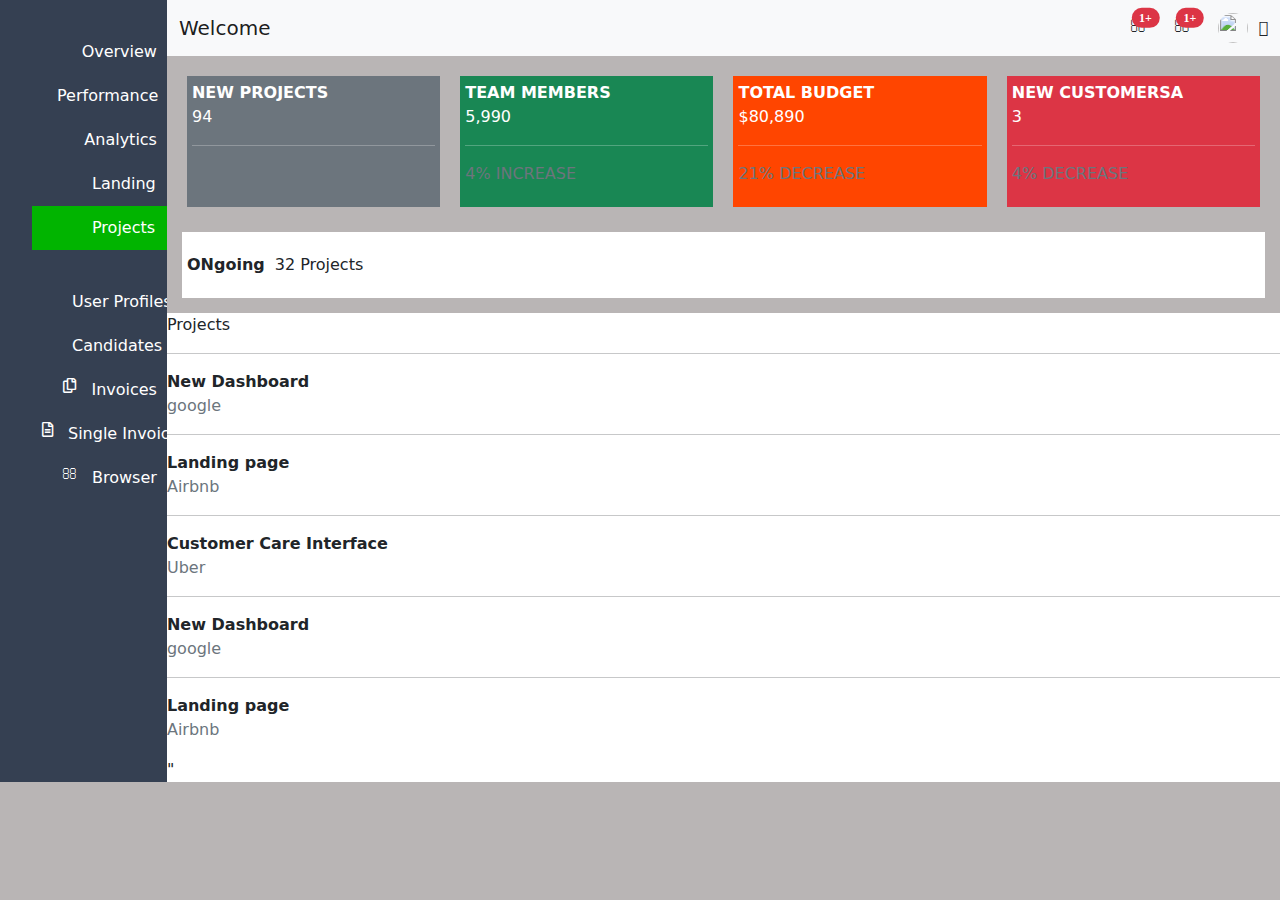
==== indexcinco.html @ 5d8b2a1a "pagina 5 50%concluida" ====
<!DOCTYPE html>
<html lang="pt-BR">
<head>
    <meta charset="UTF-8">
    <link rel="stylesheet" href="css/estilo.css">
    <link rel="stylesheet" href="css/cssbootstrap.css">
    <link rel="stylesheet" href="https://pro.fontawesome.com/releases/v5.10.0/css/all.css">
    <meta http-equiv="X-UA-Compatible" content="IE=edge">
    <meta name="viewport" content="width=device-width, initial-scale=1.0">
    <title>Document</title>
</head>
<body>
    <div class="d-flex">
        <div class="bar-navegacao">
            <nav>
                <ul>
                    <!-- <i class="far fa-times"></i> -->
                    <div class="lista-top">
                    
                        <a href="index.html"><li><i class="far fa-home-lg"></i>Overview</li></a>
                        <a href="indexdois.html"><li><i class="far fa-tachometer-alt-fast"></i>Performance</li></a>
                        <a href="indextres.html"><li ><i class="far fa-chart-line"></i>Analytics</li></a>
                        <a href="indexquatro.html"><li><i class="far fa-rocket"></i>Landing</li></a>
                        <a href="indexcinco.html"><li class="ativo"><i class="far fa-th"></i>Projects</li></a>
                    </div>
                    <div class="lista-bottom">
                        <a href="indexseis.html"><li><i class="far fa-street-view"></i>User Profiles</li></a>
                        <a href="#"><li><i class="far fa-users"></i>Candidates</li></a>
                        <a href="#"><li><i class="far fa-copy"></i>Invoices</li></a>
                        <a href="#"><li><i class="far fa-file-alt"></i>Single Invoice</li></a>
                        <a href="#"><li><i class="far fa-search"></i>Browser</li></a>
                        
                    </div>
                </ul>
            </nav>
         </div>
         <header class="cabecalho_top">
            <nav class="navbar navbar-light bg-light">
                <div class="container-fluid">
                    <a class="navbar-brand">Welcome</a>
                    <form class="d-flex perfil">
                        <i id="emotedois" class="far fa-search">
                            <span class="position-absolute top-0 start-100 translate-middle badge rounded-pill bg-danger">
                              1+
                            </span>
                        </i>
                        <i id="emotedois" class="far fa-search">
                            <span class="position-absolute top-0 start-100 translate-middle badge rounded-pill bg-danger">
                              1+
                            </span>
                        </i>
                        <img class="image-perfil" src="https://static8.depositphotos.com/1003924/886/i/600/depositphotos_8868243-stock-photo-spectrum-multicolored-eye-macro.jpg" > 
                        <i class="fad fa-arrow-down"></i>
                    </form>
                </div>
            </nav>
            <div class="preco d-flex">
                <div class="preco1 bg-secondary">
                    <div class="titlePreco d-flex align-items-center justify-content-between">
                        <h6>NEW PROJECTS</h6>
                        <i class="fas fa-cloud-upload"></i>
                    </div>
                    <p>94</p>
                    <hr>
                    <p class="text-muted">13% INCREASE</p>
                </div>
                <div class="preco2 bg-success">
                    <div class="titlePreco d-flex align-items-center justify-content-between">
                        <h6>TEAM MEMBERS</h6>
                        <i class="fas fa-cloud-upload"></i>
                    </div>
                    <p>5,990</p>
                    <hr>
                    <p class="text-muted">4% INCREASE</p>
                </div>
                <div class="preco3">
                    <div class="titlePreco d-flex align-items-center justify-content-between">
                        <h6>TOTAL BUDGET</h6>
                        <i class="fas fa-cloud-upload"></i>
                    </div>
                    <p>$80,890</p>
                    <hr>
                    <p class="text-muted">21% DECREASE</p>
                </div>
                <div class="preco4 bg-danger">
                    <div class="titlePreco d-flex align-items-center justify-content-between">
                        <h6>NEW CUSTOMERSA</h6>
                        <i class="fas fa-cloud-upload"></i>
                    </div>
                    <p>3</p>
                    <hr>
                    <p class="text-muted">4% DECREASE</p>
                </div>
            </div>
                <div class="statusProjects d-flex justify-content-between align-items-center bg-white">
                    <div class="subtitleP d-flex ">
                        <h6>ONgoing</h6>
                        <p class="textmuted ml-3"> 32 Projects</p>
                    </div>
                    <div class="iconP d-flex  align-items-center">
                        <i class="fas fa-cloud-download"></i>
                    </div>
                </div>
                <div class="parametros bg-white">
                        <div class="parametro1">
                            <p class="textmuted">Projects</p>
                            <hr>
                            <h6>New Dashboard</h6>
                            <p class="text-muted">google</p>
                            <hr>
                            <h6>Landing page</h6>
                            <p class="text-muted">Airbnb</p>
                            <hr>
                            <h6>Customer Care Interface</h6>
                            <p class="text-muted">Uber</p>
                            <hr>
                            <h6>New Dashboard</h6>
                            <p class="text-muted">google</p>
                            <hr>
                            <h6>Landing page</h6>
                            <p class="text-muted">Airbnb</p>
                     "</div>
                </div>
         </header>
    </div>
---- css/estilo.css ----
*{
    margin: 0;
    padding: 0;
}

body{
    background-color: rgb(185, 181, 181) !important;
}

.bar-navegacao {
    width: 3.6%;
    background-color: #354052;
    overflow: hidden;
    white-space: nowrap;
}
.bar-navegacao:hover{
    width: 15%;
}
.bar-navegacao li{
    padding: 10px;
    color: white;
    display: flex;
}
.bar-navegacao li:hover{
    cursor: pointer;
    background-color: #01b400;
    transition: .3s ease-in-out;    
}
.bar-navegacao .far{
    font-size: 15px;
    text-align: center;
    margin-right: 15px;
    width: 35px;
    
}
.bar-navegacao .lista-top{
    margin-top: 30px;
    margin-bottom: 30px;

}
.ativo{
    background-color: #01b400;
}


.geralemote {
    margin: 15px 0px 3px 3px;
}

.geralemote:hover{
    display: flex;
    flex-direction: row;
    justify-content: space-evenly;
}

.list-group-item {
    position: relative;
    /* display: block; */
    padding: 0.5rem 1rem;
    color: #212529;
    text-decoration: none;
    display: flex !important;
    background-color: #fff;
    border: 1px solid rgba(0,0,0,.125);
}

.fa, .fab, .fad, .fal, .far, .fas {
    -moz-osx-font-smoothing: grayscale;
    -webkit-font-smoothing: antialiased;
    /* display: inline-block; */
    display: flex !important;
    font-style: normal;
    font-variant: normal;
    text-rendering: auto;
    line-height: 1;
    flex-direction: row;
    justify-content: flex-end;
}

.nav-pills .nav-link.active, .nav-pills .show>.nav-link {
    color: #fff;
    background-color: #1fe11f !important;
    border-radius: 0px;
    margin: 0px 0px 0px 0px;
}

.Tasks{
    margin: 10px;
}

.cabecalho_top{
    width: 100%;
}
#emoteum{
    margin: 15px 0px;
}



.chart {
    border: 3px solid royalblue;
}

.graficoinicial {
    height: 30vh;
    background: white;
    width: 33.3%;
    margin: 10px 10px;
}

.segundografico {
    height: 20vh;
    background: white;
    width: 25%;
    margin: 5px 10px
}

.terceirografico {
    height: 39vh;
    background: white;
    width: 50%;
    margin: 10px 10px;
}

.grafico_um{
    display: flex;
}

.grafico_dois{
    display: flex;
}

.grafico_tres{
    display: flex;
}

.graph-wrapper {
    width: 100%;
    max-width: 750px;
    margin: 0 auto;
}
  
.graph {
height: 300px;
width: 100%;
max-width: 750px;
padding: 25px;
background-color: #FFF;
border-radius: 5px;
box-shadow: 0 2px 5px rgba(0, 0, 0, 0.2);
}

#myChart {
    display: block !important;
    width: 573px !important;
    height: 213px !important;
}

.geral-salario{
    display: flex;
    justify-content: space-around;
}

.pontuacao {
    display: flex;
    justify-content: space-around;
    height: 32px;
}

.invoicing {
    display: flex;
    justify-content: space-between;
    align-content: center;
    flex-direction: row;
    /* height: 40px; */
    margin: 5px 15px 0px 15px;
    align-items: center;
}

.botaoum{
    margin: 0px 0px 0px 463px;
}

.botaodois{
    margin: 0px 0px 0px 409px;
}

.botaotres{
    margin: 0px 0px 0px 526px;
}

.botaoquatro{
    margin: 0px 0px 0px 490px;
}

.image-perfil{
    border-radius: 50px;
    width: 30px;
    height: 30px;
    margin: 0px 10px 0px 0px;
}

.perfil{
    display: flex!important;
    align-content: center;
    justify-content: center;
    align-items: center;
}

.iniciograf{
    margin: 0px 0px 0px 10px;
}

.box-performace{
    background-color: white;
    display: flex;
    flex-direction: row;
    justify-content: space-evenly;
}

.performace {
    display: flex;
    flex-direction: column;
    align-content: center;
    justify-content: center;
    align-items: center;
}

.performacedois{
    background-color: white;
    margin: 10px 15px 0px 10px;
    width: 50%;
}

.image-mundial{
    width: 65%;
}

.mapa{
    display: flex;
    justify-content: space-around;
    align-items: center;
}

.geralperformace{
    display: flex;
}

.product{
    display: flex;
    align-items: baseline;
    align-content: center;
}

.botaogeral{
    display: flex;
    justify-content: space-between;
}

.w-75 {
    width: 80%;
}

.progress {
    display: flex;
    height: 1rem;
    overflow: hidden;
    font-size: .75rem;
    background-color: #e9ecef;
    border-radius: 0.25rem;
    margin: 0px 10px 0px 10px;
}

.verde{
    background-color: green !important;
    width: 70%;
}

.azul{
    width: 40%;
    background-color: rgb(24, 100, 241);
}

.vermelho{
    width: 30%;
    background-color: red !important;
}

.laranja{
    background-color: orange !important;
    width: 80% !important;
}

.Buness{
    margin: 5px;
}

.numero{
    margin: 0px 10px 0px 0px;
}

.botaogeral{
    margin: 20px 0px 0px 0px;
}

.product {
    margin: 5px 0px -12px 5px;
}

.word{
    margin: 5px 0px 0px 10px;
}

.valores{
    background-color: white;
    width: 32.54%;
    margin: 10px 0px 0px 10px;
    height: 460px;
}

.graficosdois{
    display: flex;
}

.geralporcentagem{
    display: flex;
    flex-direction: row;
    justify-content: space-between;
    align-content: center;
    align-items: center;
    margin: 0px 10px 0px 10px;
}

.porcentagem{
    display: flex;
    flex-direction: column;
    align-items: center;
}

.geraluser{
    background-color: white;
    width: 50%;
    margin: 10px 10px 0px 10px;
}

.atividades{
    display: flex;
}

.atividade {
    margin: 15px 15px 0px 15px;
}

.geralperfil{
    display: flex;
}

.imagemperfil{
    width: 100px;
    height: 100px;
    border-radius: 50px;
}

.imagecenter{
    display: flex;
    flex-direction: column;
    align-items: center;
    justify-content: center;
}

.botoes{
    width: 95%;
    display: flex;
    margin: 10px;
}

.botoesperfilum{
    width: 50%;
    background: dodgerblue;
    margin: 10px;
    color: white;
}

.botoesperfildois {
    width: 50%;
    background: white;
    box-shadow: 10px;
    margin: 10px;
}

.botaocoloridoum{
    height: 15px;
    width: 15px;
    background-color: orange;
    border-radius: 50px;
    margin: 10px;
}

.botaocoloridodois{
    height: 15px;
    width: 15px;
    background-color: green;
    border-radius: 50px;
    margin: 10px;
}

.botaocoloridotres{
    height: 15px;
    width: 15px;
    background-color: red;
    border-radius: 50px;
    margin: 10px;
}

.geralbotaocolorido{
    display: flex;
    align-items: baseline;
    align-content: center;
}

.sombraum {
    background: white;
    width: 95%;
    height: 44px;
    border: 1px solid #e7e0e0;
    display: flex;
    align-content: center;
    padding: 8px;
    margin: -7px 36px;
}

.horario{
    margin: 10px 36px;
    color: gray;
}

.horariodois{
    margin: 0px 36px;
    color: gray;
}

.today{
    color: gray;
    margin: 2px 12px;
}

.yesterday{
    color: gray;
    margin: 50px 0px 0px 10px;
}

.imagemcomentario {
    width: 14%;
    height: 60px;
    margin: 2px 14px;
}

.geralperfildois{
    display: flex;
    justify-content: space-around;
    flex-direction: row;
    align-items: center;
}

.estrelas{
    display: flex;
    flex-direction: column;
    align-items: center;
}

.centralizar{
    display: flex;
    flex-direction: column;
    align-items: center;
}

.lapis {
    background-color: green;
    width: 45px;
    height: 45px;
    border-radius: 50px;
    color: white;
    display: flex !important;
    flex-direction: row;
    align-content: center;
    justify-content: center;
    align-items: center;
    margin: 0px 10px;
}

.caixa {
    background-color: rgb(102, 0, 128);
    width: 45px;
    height: 45px;
    border-radius: 50px;
    color: white;
    display: flex !important;
    flex-direction: row;
    align-content: center;
    justify-content: center;
    align-items: center;
    margin: 0px 10px;
}

.gerallapis{
    display: flex;
}

.produto{
    margin-bottom: auto !important;
}

a {
    text-decoration: none !important;
}

.link{
    display: flex;
    flex-direction: row;
    align-items: center;
    justify-content: center;
    color: gray !important;
}

.cartaogeral{
    display: flex;
    align-items: baseline;
}

.cartao{
    color: purple;
    margin: 0px 15px;
}

.billing{
    margin: 10px 14px;
}

.geralcartao {
    height: 266px;
    border-top: 10px #b9b5b5 solid;
    border-bottom: 130px #b9b5b5 solid;
}

.estrelasdois{
    display: flex;
}

.view{
    color: blue !important;
}

.apresentacao{
    display: flex;
    flex-direction: column;
    justify-content: center;
    align-items: center;
    margin: 50px 0px 0px 0px;
}

.boxcenter {
    width: 33.3%;
    height: 210px;
    background: white;
    margin: 10px 10px 0px 5px;
    display: flex;
    flex-direction: column;
    align-content: center;
    justify-content: center;
    align-items: center;
}

#geralbox{
    display: flex;
}

.botoesbox{
    height: 31px;
    color: white;
    background: #09a1e9;
    border: 1px;
    width: 25%;
    border-radius: 5px;
    display: flex;
    align-content: center;
    justify-content: center;
    align-items: center;
}

#grafico{
    display: flex;
    flex-direction: column;
    align-items: center;
}

#chart-wrapper {
    display: inline-block;
    position: relative;
    height: 170px !important;
    width: 66%;
}

.best{
    display: flex;
    justify-content: space-between;
    width: 95%;
}

.progress {
    display: flex;
    height: 8px !important;
    overflow: hidden;
    font-size: .75rem;
    background-color: #e9ecef;
    border-radius: 0.25rem;
    width: 80% !important;
}

.geralprogresso{
    width: 95%;
}

.five{
    display: flex;
    justify-content: space-between;
}

.barra {
    background-color: rgb(184, 179, 179);
    width: 90%;
    height: 8px;
    border-radius: 10px;
}

.subbarra{
    background-color: yellow;
    width: 60%;
    height: 8px;
}

.subbarradois{
    background-color: red;
    width: 60%;
    height: 8px;
}

.barratres {
    background-color: rgb(184, 179, 179);
    width: 100%;
    height: 8px;
    border-radius: 10px;
}

.subbarratres{
    background-color: orange;
    width: 60%;
    height: 8px;
}

.subbarraquatro{
    background-color: rgb(27, 109, 202);
    width: 60%;
    height: 8px;
}

.subbarracinco{
    background-color: rgb(74, 192, 28);
    width: 60%;
    height: 8px;
}

.subbarraseis{
    background-color: rgb(28, 132, 192);
    width: 60%;
    height: 8px;
}

.subbarrasete{
    background-color: rgb(192, 140, 28);
    width: 60%;
    height: 8px;
}

.subbarraoito{
    background-color: rgb(28, 44, 192);
    width: 60%;
    height: 8px;
}

.barradeprogresso{
    display: flex;
    flex-direction: row;
    align-items: center;
    justify-content: space-between;
}

.imggrafico{
    height: 204px;
    width: 100%;
}

.geralradio {
    display: flex;
    flex-direction: row;
    justify-content: flex-start;
    margin: 0px 5px;
}

.radio {
    display: flex;
    align-items: baseline;
    margin: 0px 45px;
}

#hr{
    margin: 1px 0 !important;
    color: inherit;
    background-color: currentColor;
    border: 0;
    opacity: .25;
}

.new {
    margin: 0px 10px;
    width: 30%;
}

.geralprogressodois{
    display: flex;
    width: 100%;
}

.geraltodos{
    display: flex;
    flex-direction: row;
    justify-content: space-between;
}

.geraldinherio{
    display: flex;
    align-items: baseline;
}

#dinheiro{
    margin: 0 10px;
}

.geraldolar{
    display: flex;
}

.dolar{
    margin: 0 50px;
}

#vermelho{
    color: red;
}

.graficoquatro {
    width: 290px;
    height: 200px;
    margin: 10px;
}

.boxgrafico {
    background-color: white;
    width: 99%;
    margin: 5px;
}

.geralnumber{
    display: flex;
    justify-content: space-between;
    flex-direction: row;
}

.graficosimg{
    display: flex;
    justify-content: space-between;
    flex-direction: row;
}

.primeirovalor {
    margin: 0 33px;
}

.segundovalor {
    margin: 0px 34px 0px 0px;
}

.terceirovalor {
    margin: 0px 154px 0px 0px;
}

.p{
    margin-bottom: 0px !important;
}

.progressosdash{
    display: flex;
    flex-direction: row;
    justify-content: space-around;
}

.geralrate {
    width: 23%;
    margin: 10px;
}

.over{
    margin: 0 5px;
}

.geralembaixo{
    display: flex;
    flex-direction: row;
}

.geraldireito{
    background-color: white;
    width: 99%;
    margin: 5px;
}

.geralopen{
    width: 48%;
}

.geralboxdois {
    display: flex;
    flex-direction: row;
    justify-content: space-between;
    align-content: center;
    padding: 7px 7px 0px 7px;
}

.pdf {
    display: flex;
    align-items: center;
}

.imgpdf{
    margin: 0px 0px 0px 50px;
    color: red;
}

.imgdoc{
    margin: 0px 0px 0px 50px;
}

.mb{
    margin: 0px 110px 0px 0px;
}

.geralselect{
    display: flex;
    justify-content: space-between;
}

.geralrevenue{
    background-color: white;
    margin: 10px;
    width: 65%;
}

.gerallado {
    background-color: white;
    margin: 10px;
    width: 96%;
    height: 225px;
}

.imggeral{
    display: flex;
    justify-content: center;
}

.imgdois{
    width: 67%;
}

.january {
    display: flex;
    /* margin: 15px; */
    padding: 12px;
    justify-content: space-between;
}

.geraltop{
    display: flex;
}

.geralp {
    width: 60%;
    margin: 10px;
}

.rat {
    display: flex;
    flex-direction: row;
    justify-content: space-around;
    align-items: baseline;
}

.barraquatro {
    background-color: rgb(184, 179, 179);
    width: 69%;
    height: 8px;
    border-radius: 10px;
}

.geralladodois {
    background-color: white;
    margin: 10px;
    width: 96%;
    height: 247px;
}

.CTM{
    margin: 10px;
}

.C3{
    display: flex;
    justify-content: space-between;
}

.T5{
    display: flex;
    justify-content: space-between;
}

.M2{
    display: flex;
    justify-content: space-between;
}

.geralt{
    width: 93%;
    margin: 10px;
}

.barrart{
    background-color: rgb(184, 179, 179);
    width: 54%;
    height: 8px;
    border-radius: 10px;
}

.iconsum{
    background: white;
    width: 26%;
    margin: 10px;
}

.iconsgeral{
    display: flex;
    align-items: center;
}

.iconegrafico {
    background: orange;
    width: 45px;
    height: 45px;
    border-radius: 50px;
    display: flex;
    justify-content: center;
    align-items: center;
    color: white;
    margin: 10px;
}

.iconegraficodois {
    background: rgb(163, 33, 175);
    width: 45px;
    height: 45px;
    border-radius: 50px;
    display: flex;
    justify-content: center;
    align-items: center;
    color: white;
    margin: 10px;
}

.numeroex{
    display: flex;
    align-items: center;
}

.geralnumerox{
    margin: 15px;
}

.boxicons{
    display: flex;
    margin: 6px;
}

.red{
    color: red;
}

.geralultimo {
    background: white;
    width: 50%;
    height: 275px;
    margin: 5px 15px;
}

.MAWM{
    display: flex;
    justify-content: space-around;
}

.recent {
    display: flex;
    justify-content: space-between;
    align-items: center;
    margin: 0px 0px;
    padding: 3px 13px;
}

.boxultimo{
    display: flex;
}
/* PAGINA 5 */

.preco,.statusProjects{
    margin: 10px;
}
.preco1, .preco2, .preco3, .preco4{
    width: 25%;
    color: white;
    margin: 10px;
    padding: 5px;
}
.preco3{
background-color: orangered;
}
.statusProjects{
    padding: 5px;
}
.subtitleP p {
    margin-left: 10px;
}
.subtitleP{
    margin-top: 16px;
}
.iconP{
    margin-right:13px;
}
.statusProjects{
    margin: 15px;
}
---- css/cssbootstrap.css ----
@charset "UTF-8";/*!
 * Bootstrap v5.1.3 (https://getbootstrap.com/)
 * Copyright 2011-2021 The Bootstrap Authors
 * Copyright 2011-2021 Twitter, Inc.
 * Licensed under MIT (https://github.com/twbs/bootstrap/blob/main/LICENSE)
 */:root{--bs-blue:#0d6efd;--bs-indigo:#6610f2;--bs-purple:#6f42c1;--bs-pink:#d63384;--bs-red:#dc3545;--bs-orange:#fd7e14;--bs-yellow:#ffc107;--bs-green:#198754;--bs-teal:#20c997;--bs-cyan:#0dcaf0;--bs-white:#fff;--bs-gray:#6c757d;--bs-gray-dark:#343a40;--bs-gray-100:#f8f9fa;--bs-gray-200:#e9ecef;--bs-gray-300:#dee2e6;--bs-gray-400:#ced4da;--bs-gray-500:#adb5bd;--bs-gray-600:#6c757d;--bs-gray-700:#495057;--bs-gray-800:#343a40;--bs-gray-900:#212529;--bs-primary:#0d6efd;--bs-secondary:#6c757d;--bs-success:#198754;--bs-info:#0dcaf0;--bs-warning:#ffc107;--bs-danger:#dc3545;--bs-light:#f8f9fa;--bs-dark:#212529;--bs-primary-rgb:13,110,253;--bs-secondary-rgb:108,117,125;--bs-success-rgb:25,135,84;--bs-info-rgb:13,202,240;--bs-warning-rgb:255,193,7;--bs-danger-rgb:220,53,69;--bs-light-rgb:248,249,250;--bs-dark-rgb:33,37,41;--bs-white-rgb:255,255,255;--bs-black-rgb:0,0,0;--bs-body-color-rgb:33,37,41;--bs-body-bg-rgb:255,255,255;--bs-font-sans-serif:system-ui,-apple-system,"Segoe UI",Roboto,"Helvetica Neue",Arial,"Noto Sans","Liberation Sans",sans-serif,"Apple Color Emoji","Segoe UI Emoji","Segoe UI Symbol","Noto Color Emoji";--bs-font-monospace:SFMono-Regular,Menlo,Monaco,Consolas,"Liberation Mono","Courier New",monospace;--bs-gradient:linear-gradient(180deg, rgba(255, 255, 255, 0.15), rgba(255, 255, 255, 0));--bs-body-font-family:var(--bs-font-sans-serif);--bs-body-font-size:1rem;--bs-body-font-weight:400;--bs-body-line-height:1.5;--bs-body-color:#212529;--bs-body-bg:#fff}*,::after,::before{box-sizing:border-box}@media (prefers-reduced-motion:no-preference){:root{scroll-behavior:smooth}}body{margin:0;font-family:var(--bs-body-font-family);font-size:var(--bs-body-font-size);font-weight:var(--bs-body-font-weight);line-height:var(--bs-body-line-height);color:var(--bs-body-color);text-align:var(--bs-body-text-align);background-color:var(--bs-body-bg);-webkit-text-size-adjust:100%;-webkit-tap-highlight-color:transparent}hr{margin:1rem 0;color:inherit;background-color:currentColor;border:0;opacity:.25}hr:not([size]){height:1px}.h1,h1{font-size:calc(1.375rem + 1.5vw)}@media (min-width:1200px){.h1,h1{font-size:2.5rem}}.h2,h2{font-size:calc(1.325rem + .9vw)}@media (min-width:1200px){.h2,h2{font-size:2rem}}.h3,h3{font-size:calc(1.3rem + .6vw)}@media (min-width:1200px){.h3,h3{font-size:1.75rem}}.h4,h4{font-size:calc(1.275rem + .3vw)}@media (min-width:1200px){.h4,h4{font-size:1.5rem}}.h5,h5{font-size:1.25rem}.h6,h6{font-size:1rem}p{margin-top:0;margin-bottom:1rem}abbr[data-bs-original-title],abbr[title]{-webkit-text-decoration:underline dotted;text-decoration:underline dotted;cursor:help;-webkit-text-decoration-skip-ink:none;text-decoration-skip-ink:none}address{margin-bottom:1rem;font-style:normal;line-height:inherit}ol,ul{padding-left:2rem}dl,ol,ul{margin-top:0;margin-bottom:1rem}ol ol,ol ul,ul ol,ul ul{margin-bottom:0}dt{font-weight:700}dd{margin-bottom:.5rem;margin-left:0}blockquote{margin:0 0 1rem}b,strong{font-weight:bolder}.small,small{font-size:.875em}.mark,mark{padding:.2em;background-color:#fcf8e3}sub,sup{position:relative;font-size:.75em;line-height:0;vertical-align:baseline}sub{bottom:-.25em}sup{top:-.5em}a{color:#0d6efd;text-decoration:underline}a:hover{color:#0a58ca}a:not([href]):not([class]),a:not([href]):not([class]):hover{color:inherit;text-decoration:none}code,kbd,pre,samp{font-family:var(--bs-font-monospace);font-size:1em;direction:ltr;unicode-bidi:bidi-override}pre{display:block;margin-top:0;margin-bottom:1rem;overflow:auto;font-size:.875em}pre code{font-size:inherit;color:inherit;word-break:normal}code{font-size:.875em;color:#d63384;word-wrap:break-word}a>code{color:inherit}kbd{padding:.2rem .4rem;font-size:.875em;color:#fff;background-color:#212529;border-radius:.2rem}kbd kbd{padding:0;font-size:1em;font-weight:700}figure{margin:0 0 1rem}img,svg{vertical-align:middle}table{caption-side:bottom;border-collapse:collapse}caption{padding-top:.5rem;padding-bottom:.5rem;color:#6c757d;text-align:left}th{text-align:inherit;text-align:-webkit-match-parent}tbody,td,tfoot,th,thead,tr{border-color:inherit;border-style:solid;border-width:0}label{display:inline-block}button{border-radius:0}button:focus:not(:focus-visible){outline:0}button,input,optgroup,select,textarea{margin:0;font-family:inherit;font-size:inherit;line-height:inherit}button,select{text-transform:none}[role=button]{cursor:pointer}select{word-wrap:normal}select:disabled{opacity:1}[list]::-webkit-calendar-picker-indicator{display:none}[type=button],[type=reset],[type=submit],button{-webkit-appearance:button}[type=button]:not(:disabled),[type=reset]:not(:disabled),[type=submit]:not(:disabled),button:not(:disabled){cursor:pointer}::-moz-focus-inner{padding:0;border-style:none}textarea{resize:vertical}fieldset{min-width:0;padding:0;margin:0;border:0}legend{float:left;width:100%;padding:0;margin-bottom:.5rem;font-size:calc(1.275rem + .3vw);line-height:inherit}@media (min-width:1200px){legend{font-size:1.5rem}}legend+*{clear:left}::-webkit-datetime-edit-day-field,::-webkit-datetime-edit-fields-wrapper,::-webkit-datetime-edit-hour-field,::-webkit-datetime-edit-minute,::-webkit-datetime-edit-month-field,::-webkit-datetime-edit-text,::-webkit-datetime-edit-year-field{padding:0}::-webkit-inner-spin-button{height:auto}[type=search]{outline-offset:-2px;-webkit-appearance:textfield}::-webkit-search-decoration{-webkit-appearance:none}::-webkit-color-swatch-wrapper{padding:0}::-webkit-file-upload-button{font:inherit}::file-selector-button{font:inherit}::-webkit-file-upload-button{font:inherit;-webkit-appearance:button}output{display:inline-block}iframe{border:0}summary{display:list-item;cursor:pointer}progress{vertical-align:baseline}[hidden]{display:none!important}.lead{font-size:1.25rem;font-weight:300}.display-1{font-size:calc(1.625rem + 4.5vw);font-weight:300;line-height:1.2}@media (min-width:1200px){.display-1{font-size:5rem}}.display-2{font-size:calc(1.575rem + 3.9vw);font-weight:300;line-height:1.2}@media (min-width:1200px){.display-2{font-size:4.5rem}}.display-3{font-size:calc(1.525rem + 3.3vw);font-weight:300;line-height:1.2}@media (min-width:1200px){.display-3{font-size:4rem}}.display-4{font-size:calc(1.475rem + 2.7vw);font-weight:300;line-height:1.2}@media (min-width:1200px){.display-4{font-size:3.5rem}}.display-5{font-size:calc(1.425rem + 2.1vw);font-weight:300;line-height:1.2}@media (min-width:1200px){.display-5{font-size:3rem}}.display-6{font-size:calc(1.375rem + 1.5vw);font-weight:300;line-height:1.2}@media (min-width:1200px){.display-6{font-size:2.5rem}}.list-unstyled{padding-left:0;list-style:none}.list-inline{padding-left:0;list-style:none}.list-inline-item{display:inline-block}.list-inline-item:not(:last-child){margin-right:.5rem}.initialism{font-size:.875em;text-transform:uppercase}.blockquote{margin-bottom:1rem;font-size:1.25rem}.blockquote>:last-child{margin-bottom:0}.blockquote-footer{margin-top:-1rem;margin-bottom:1rem;font-size:.875em;color:#6c757d}.blockquote-footer::before{content:"— "}.img-fluid{max-width:100%;height:auto}.img-thumbnail{padding:.25rem;background-color:#fff;border:1px solid #dee2e6;border-radius:.25rem;max-width:100%;height:auto}.figure{display:inline-block}.figure-img{margin-bottom:.5rem;line-height:1}.figure-caption{font-size:.875em;color:#6c757d}.container,.container-fluid,.container-lg,.container-md,.container-sm,.container-xl,.container-xxl{width:100%;padding-right:var(--bs-gutter-x,.75rem);padding-left:var(--bs-gutter-x,.75rem);margin-right:auto;margin-left:auto}@media (min-width:576px){.container,.container-sm{max-width:540px}}@media (min-width:768px){.container,.container-md,.container-sm{max-width:720px}}@media (min-width:992px){.container,.container-lg,.container-md,.container-sm{max-width:960px}}@media (min-width:1200px){.container,.container-lg,.container-md,.container-sm,.container-xl{max-width:1140px}}@media (min-width:1400px){.container,.container-lg,.container-md,.container-sm,.container-xl,.container-xxl{max-width:1320px}}.row{--bs-gutter-x:1.5rem;--bs-gutter-y:0;display:flex;flex-wrap:wrap;margin-top:calc(-1 * var(--bs-gutter-y));margin-right:calc(-.5 * var(--bs-gutter-x));margin-left:calc(-.5 * var(--bs-gutter-x))}.row>*{flex-shrink:0;width:100%;max-width:100%;padding-right:calc(var(--bs-gutter-x) * .5);padding-left:calc(var(--bs-gutter-x) * .5);margin-top:var(--bs-gutter-y)}.col{flex:1 0 0%}.row-cols-auto>*{flex:0 0 auto;width:auto}.row-cols-1>*{flex:0 0 auto;width:100%}.row-cols-2>*{flex:0 0 auto;width:50%}.row-cols-3>*{flex:0 0 auto;width:33.3333333333%}.row-cols-4>*{flex:0 0 auto;width:25%}.row-cols-5>*{flex:0 0 auto;width:20%}.row-cols-6>*{flex:0 0 auto;width:16.6666666667%}.col-auto{flex:0 0 auto;width:auto}.col-1{flex:0 0 auto;width:8.33333333%}.col-2{flex:0 0 auto;width:16.66666667%}.col-3{flex:0 0 auto;width:25%}.col-4{flex:0 0 auto;width:33.33333333%}.col-5{flex:0 0 auto;width:41.66666667%}.col-6{flex:0 0 auto;width:50%}.col-7{flex:0 0 auto;width:58.33333333%}.col-8{flex:0 0 auto;width:66.66666667%}.col-9{flex:0 0 auto;width:75%}.col-10{flex:0 0 auto;width:83.33333333%}.col-11{flex:0 0 auto;width:91.66666667%}.col-12{flex:0 0 auto;width:100%}.offset-1{margin-left:8.33333333%}.offset-2{margin-left:16.66666667%}.offset-3{margin-left:25%}.offset-4{margin-left:33.33333333%}.offset-5{margin-left:41.66666667%}.offset-6{margin-left:50%}.offset-7{margin-left:58.33333333%}.offset-8{margin-left:66.66666667%}.offset-9{margin-left:75%}.offset-10{margin-left:83.33333333%}.offset-11{margin-left:91.66666667%}.g-0,.gx-0{--bs-gutter-x:0}.g-0,.gy-0{--bs-gutter-y:0}.g-1,.gx-1{--bs-gutter-x:0.25rem}.g-1,.gy-1{--bs-gutter-y:0.25rem}.g-2,.gx-2{--bs-gutter-x:0.5rem}.g-2,.gy-2{--bs-gutter-y:0.5rem}.g-3,.gx-3{--bs-gutter-x:1rem}.g-3,.gy-3{--bs-gutter-y:1rem}.g-4,.gx-4{--bs-gutter-x:1.5rem}.g-4,.gy-4{--bs-gutter-y:1.5rem}.g-5,.gx-5{--bs-gutter-x:3rem}.g-5,.gy-5{--bs-gutter-y:3rem}@media (min-width:576px){.col-sm{flex:1 0 0%}.row-cols-sm-auto>*{flex:0 0 auto;width:auto}.row-cols-sm-1>*{flex:0 0 auto;width:100%}.row-cols-sm-2>*{flex:0 0 auto;width:50%}.row-cols-sm-3>*{flex:0 0 auto;width:33.3333333333%}.row-cols-sm-4>*{flex:0 0 auto;width:25%}.row-cols-sm-5>*{flex:0 0 auto;width:20%}.row-cols-sm-6>*{flex:0 0 auto;width:16.6666666667%}.col-sm-auto{flex:0 0 auto;width:auto}.col-sm-1{flex:0 0 auto;width:8.33333333%}.col-sm-2{flex:0 0 auto;width:16.66666667%}.col-sm-3{flex:0 0 auto;width:25%}.col-sm-4{flex:0 0 auto;width:33.33333333%}.col-sm-5{flex:0 0 auto;width:41.66666667%}.col-sm-6{flex:0 0 auto;width:50%}.col-sm-7{flex:0 0 auto;width:58.33333333%}.col-sm-8{flex:0 0 auto;width:66.66666667%}.col-sm-9{flex:0 0 auto;width:75%}.col-sm-10{flex:0 0 auto;width:83.33333333%}.col-sm-11{flex:0 0 auto;width:91.66666667%}.col-sm-12{flex:0 0 auto;width:100%}.offset-sm-0{margin-left:0}.offset-sm-1{margin-left:8.33333333%}.offset-sm-2{margin-left:16.66666667%}.offset-sm-3{margin-left:25%}.offset-sm-4{margin-left:33.33333333%}.offset-sm-5{margin-left:41.66666667%}.offset-sm-6{margin-left:50%}.offset-sm-7{margin-left:58.33333333%}.offset-sm-8{margin-left:66.66666667%}.offset-sm-9{margin-left:75%}.offset-sm-10{margin-left:83.33333333%}.offset-sm-11{margin-left:91.66666667%}.g-sm-0,.gx-sm-0{--bs-gutter-x:0}.g-sm-0,.gy-sm-0{--bs-gutter-y:0}.g-sm-1,.gx-sm-1{--bs-gutter-x:0.25rem}.g-sm-1,.gy-sm-1{--bs-gutter-y:0.25rem}.g-sm-2,.gx-sm-2{--bs-gutter-x:0.5rem}.g-sm-2,.gy-sm-2{--bs-gutter-y:0.5rem}.g-sm-3,.gx-sm-3{--bs-gutter-x:1rem}.g-sm-3,.gy-sm-3{--bs-gutter-y:1rem}.g-sm-4,.gx-sm-4{--bs-gutter-x:1.5rem}.g-sm-4,.gy-sm-4{--bs-gutter-y:1.5rem}.g-sm-5,.gx-sm-5{--bs-gutter-x:3rem}.g-sm-5,.gy-sm-5{--bs-gutter-y:3rem}}@media (min-width:768px){.col-md{flex:1 0 0%}.row-cols-md-auto>*{flex:0 0 auto;width:auto}.row-cols-md-1>*{flex:0 0 auto;width:100%}.row-cols-md-2>*{flex:0 0 auto;width:50%}.row-cols-md-3>*{flex:0 0 auto;width:33.3333333333%}.row-cols-md-4>*{flex:0 0 auto;width:25%}.row-cols-md-5>*{flex:0 0 auto;width:20%}.row-cols-md-6>*{flex:0 0 auto;width:16.6666666667%}.col-md-auto{flex:0 0 auto;width:auto}.col-md-1{flex:0 0 auto;width:8.33333333%}.col-md-2{flex:0 0 auto;width:16.66666667%}.col-md-3{flex:0 0 auto;width:25%}.col-md-4{flex:0 0 auto;width:33.33333333%}.col-md-5{flex:0 0 auto;width:41.66666667%}.col-md-6{flex:0 0 auto;width:50%}.col-md-7{flex:0 0 auto;width:58.33333333%}.col-md-8{flex:0 0 auto;width:66.66666667%}.col-md-9{flex:0 0 auto;width:75%}.col-md-10{flex:0 0 auto;width:83.33333333%}.col-md-11{flex:0 0 auto;width:91.66666667%}.col-md-12{flex:0 0 auto;width:100%}.offset-md-0{margin-left:0}.offset-md-1{margin-left:8.33333333%}.offset-md-2{margin-left:16.66666667%}.offset-md-3{margin-left:25%}.offset-md-4{margin-left:33.33333333%}.offset-md-5{margin-left:41.66666667%}.offset-md-6{margin-left:50%}.offset-md-7{margin-left:58.33333333%}.offset-md-8{margin-left:66.66666667%}.offset-md-9{margin-left:75%}.offset-md-10{margin-left:83.33333333%}.offset-md-11{margin-left:91.66666667%}.g-md-0,.gx-md-0{--bs-gutter-x:0}.g-md-0,.gy-md-0{--bs-gutter-y:0}.g-md-1,.gx-md-1{--bs-gutter-x:0.25rem}.g-md-1,.gy-md-1{--bs-gutter-y:0.25rem}.g-md-2,.gx-md-2{--bs-gutter-x:0.5rem}.g-md-2,.gy-md-2{--bs-gutter-y:0.5rem}.g-md-3,.gx-md-3{--bs-gutter-x:1rem}.g-md-3,.gy-md-3{--bs-gutter-y:1rem}.g-md-4,.gx-md-4{--bs-gutter-x:1.5rem}.g-md-4,.gy-md-4{--bs-gutter-y:1.5rem}.g-md-5,.gx-md-5{--bs-gutter-x:3rem}.g-md-5,.gy-md-5{--bs-gutter-y:3rem}}@media (min-width:992px){.col-lg{flex:1 0 0%}.row-cols-lg-auto>*{flex:0 0 auto;width:auto}.row-cols-lg-1>*{flex:0 0 auto;width:100%}.row-cols-lg-2>*{flex:0 0 auto;width:50%}.row-cols-lg-3>*{flex:0 0 auto;width:33.3333333333%}.row-cols-lg-4>*{flex:0 0 auto;width:25%}.row-cols-lg-5>*{flex:0 0 auto;width:20%}.row-cols-lg-6>*{flex:0 0 auto;width:16.6666666667%}.col-lg-auto{flex:0 0 auto;width:auto}.col-lg-1{flex:0 0 auto;width:8.33333333%}.col-lg-2{flex:0 0 auto;width:16.66666667%}.col-lg-3{flex:0 0 auto;width:25%}.col-lg-4{flex:0 0 auto;width:33.33333333%}.col-lg-5{flex:0 0 auto;width:41.66666667%}.col-lg-6{flex:0 0 auto;width:50%}.col-lg-7{flex:0 0 auto;width:58.33333333%}.col-lg-8{flex:0 0 auto;width:66.66666667%}.col-lg-9{flex:0 0 auto;width:75%}.col-lg-10{flex:0 0 auto;width:83.33333333%}.col-lg-11{flex:0 0 auto;width:91.66666667%}.col-lg-12{flex:0 0 auto;width:100%}.offset-lg-0{margin-left:0}.offset-lg-1{margin-left:8.33333333%}.offset-lg-2{margin-left:16.66666667%}.offset-lg-3{margin-left:25%}.offset-lg-4{margin-left:33.33333333%}.offset-lg-5{margin-left:41.66666667%}.offset-lg-6{margin-left:50%}.offset-lg-7{margin-left:58.33333333%}.offset-lg-8{margin-left:66.66666667%}.offset-lg-9{margin-left:75%}.offset-lg-10{margin-left:83.33333333%}.offset-lg-11{margin-left:91.66666667%}.g-lg-0,.gx-lg-0{--bs-gutter-x:0}.g-lg-0,.gy-lg-0{--bs-gutter-y:0}.g-lg-1,.gx-lg-1{--bs-gutter-x:0.25rem}.g-lg-1,.gy-lg-1{--bs-gutter-y:0.25rem}.g-lg-2,.gx-lg-2{--bs-gutter-x:0.5rem}.g-lg-2,.gy-lg-2{--bs-gutter-y:0.5rem}.g-lg-3,.gx-lg-3{--bs-gutter-x:1rem}.g-lg-3,.gy-lg-3{--bs-gutter-y:1rem}.g-lg-4,.gx-lg-4{--bs-gutter-x:1.5rem}.g-lg-4,.gy-lg-4{--bs-gutter-y:1.5rem}.g-lg-5,.gx-lg-5{--bs-gutter-x:3rem}.g-lg-5,.gy-lg-5{--bs-gutter-y:3rem}}@media (min-width:1200px){.col-xl{flex:1 0 0%}.row-cols-xl-auto>*{flex:0 0 auto;width:auto}.row-cols-xl-1>*{flex:0 0 auto;width:100%}.row-cols-xl-2>*{flex:0 0 auto;width:50%}.row-cols-xl-3>*{flex:0 0 auto;width:33.3333333333%}.row-cols-xl-4>*{flex:0 0 auto;width:25%}.row-cols-xl-5>*{flex:0 0 auto;width:20%}.row-cols-xl-6>*{flex:0 0 auto;width:16.6666666667%}.col-xl-auto{flex:0 0 auto;width:auto}.col-xl-1{flex:0 0 auto;width:8.33333333%}.col-xl-2{flex:0 0 auto;width:16.66666667%}.col-xl-3{flex:0 0 auto;width:25%}.col-xl-4{flex:0 0 auto;width:33.33333333%}.col-xl-5{flex:0 0 auto;width:41.66666667%}.col-xl-6{flex:0 0 auto;width:50%}.col-xl-7{flex:0 0 auto;width:58.33333333%}.col-xl-8{flex:0 0 auto;width:66.66666667%}.col-xl-9{flex:0 0 auto;width:75%}.col-xl-10{flex:0 0 auto;width:83.33333333%}.col-xl-11{flex:0 0 auto;width:91.66666667%}.col-xl-12{flex:0 0 auto;width:100%}.offset-xl-0{margin-left:0}.offset-xl-1{margin-left:8.33333333%}.offset-xl-2{margin-left:16.66666667%}.offset-xl-3{margin-left:25%}.offset-xl-4{margin-left:33.33333333%}.offset-xl-5{margin-left:41.66666667%}.offset-xl-6{margin-left:50%}.offset-xl-7{margin-left:58.33333333%}.offset-xl-8{margin-left:66.66666667%}.offset-xl-9{margin-left:75%}.offset-xl-10{margin-left:83.33333333%}.offset-xl-11{margin-left:91.66666667%}.g-xl-0,.gx-xl-0{--bs-gutter-x:0}.g-xl-0,.gy-xl-0{--bs-gutter-y:0}.g-xl-1,.gx-xl-1{--bs-gutter-x:0.25rem}.g-xl-1,.gy-xl-1{--bs-gutter-y:0.25rem}.g-xl-2,.gx-xl-2{--bs-gutter-x:0.5rem}.g-xl-2,.gy-xl-2{--bs-gutter-y:0.5rem}.g-xl-3,.gx-xl-3{--bs-gutter-x:1rem}.g-xl-3,.gy-xl-3{--bs-gutter-y:1rem}.g-xl-4,.gx-xl-4{--bs-gutter-x:1.5rem}.g-xl-4,.gy-xl-4{--bs-gutter-y:1.5rem}.g-xl-5,.gx-xl-5{--bs-gutter-x:3rem}.g-xl-5,.gy-xl-5{--bs-gutter-y:3rem}}@media (min-width:1400px){.col-xxl{flex:1 0 0%}.row-cols-xxl-auto>*{flex:0 0 auto;width:auto}.row-cols-xxl-1>*{flex:0 0 auto;width:100%}.row-cols-xxl-2>*{flex:0 0 auto;width:50%}.row-cols-xxl-3>*{flex:0 0 auto;width:33.3333333333%}.row-cols-xxl-4>*{flex:0 0 auto;width:25%}.row-cols-xxl-5>*{flex:0 0 auto;width:20%}.row-cols-xxl-6>*{flex:0 0 auto;width:16.6666666667%}.col-xxl-auto{flex:0 0 auto;width:auto}.col-xxl-1{flex:0 0 auto;width:8.33333333%}.col-xxl-2{flex:0 0 auto;width:16.66666667%}.col-xxl-3{flex:0 0 auto;width:25%}.col-xxl-4{flex:0 0 auto;width:33.33333333%}.col-xxl-5{flex:0 0 auto;width:41.66666667%}.col-xxl-6{flex:0 0 auto;width:50%}.col-xxl-7{flex:0 0 auto;width:58.33333333%}.col-xxl-8{flex:0 0 auto;width:66.66666667%}.col-xxl-9{flex:0 0 auto;width:75%}.col-xxl-10{flex:0 0 auto;width:83.33333333%}.col-xxl-11{flex:0 0 auto;width:91.66666667%}.col-xxl-12{flex:0 0 auto;width:100%}.offset-xxl-0{margin-left:0}.offset-xxl-1{margin-left:8.33333333%}.offset-xxl-2{margin-left:16.66666667%}.offset-xxl-3{margin-left:25%}.offset-xxl-4{margin-left:33.33333333%}.offset-xxl-5{margin-left:41.66666667%}.offset-xxl-6{margin-left:50%}.offset-xxl-7{margin-left:58.33333333%}.offset-xxl-8{margin-left:66.66666667%}.offset-xxl-9{margin-left:75%}.offset-xxl-10{margin-left:83.33333333%}.offset-xxl-11{margin-left:91.66666667%}.g-xxl-0,.gx-xxl-0{--bs-gutter-x:0}.g-xxl-0,.gy-xxl-0{--bs-gutter-y:0}.g-xxl-1,.gx-xxl-1{--bs-gutter-x:0.25rem}.g-xxl-1,.gy-xxl-1{--bs-gutter-y:0.25rem}.g-xxl-2,.gx-xxl-2{--bs-gutter-x:0.5rem}.g-xxl-2,.gy-xxl-2{--bs-gutter-y:0.5rem}.g-xxl-3,.gx-xxl-3{--bs-gutter-x:1rem}.g-xxl-3,.gy-xxl-3{--bs-gutter-y:1rem}.g-xxl-4,.gx-xxl-4{--bs-gutter-x:1.5rem}.g-xxl-4,.gy-xxl-4{--bs-gutter-y:1.5rem}.g-xxl-5,.gx-xxl-5{--bs-gutter-x:3rem}.g-xxl-5,.gy-xxl-5{--bs-gutter-y:3rem}}.table{--bs-table-bg:transparent;--bs-table-accent-bg:transparent;--bs-table-striped-color:#212529;--bs-table-striped-bg:rgba(0, 0, 0, 0.05);--bs-table-active-color:#212529;--bs-table-active-bg:rgba(0, 0, 0, 0.1);--bs-table-hover-color:#212529;--bs-table-hover-bg:rgba(0, 0, 0, 0.075);width:100%;margin-bottom:1rem;color:#212529;vertical-align:top;border-color:#dee2e6}.table>:not(caption)>*>*{padding:.5rem .5rem;background-color:var(--bs-table-bg);border-bottom-width:1px;box-shadow:inset 0 0 0 9999px var(--bs-table-accent-bg)}.table>tbody{vertical-align:inherit}.table>thead{vertical-align:bottom}.table>:not(:first-child){border-top:2px solid currentColor}.caption-top{caption-side:top}.table-sm>:not(caption)>*>*{padding:.25rem .25rem}.table-bordered>:not(caption)>*{border-width:1px 0}.table-bordered>:not(caption)>*>*{border-width:0 1px}.table-borderless>:not(caption)>*>*{border-bottom-width:0}.table-borderless>:not(:first-child){border-top-width:0}.table-striped>tbody>tr:nth-of-type(odd)>*{--bs-table-accent-bg:var(--bs-table-striped-bg);color:var(--bs-table-striped-color)}.table-active{--bs-table-accent-bg:var(--bs-table-active-bg);color:var(--bs-table-active-color)}.table-hover>tbody>tr:hover>*{--bs-table-accent-bg:var(--bs-table-hover-bg);color:var(--bs-table-hover-color)}.table-primary{--bs-table-bg:#cfe2ff;--bs-table-striped-bg:#c5d7f2;--bs-table-striped-color:#000;--bs-table-active-bg:#bacbe6;--bs-table-active-color:#000;--bs-table-hover-bg:#bfd1ec;--bs-table-hover-color:#000;color:#000;border-color:#bacbe6}.table-secondary{--bs-table-bg:#e2e3e5;--bs-table-striped-bg:#d7d8da;--bs-table-striped-color:#000;--bs-table-active-bg:#cbccce;--bs-table-active-color:#000;--bs-table-hover-bg:#d1d2d4;--bs-table-hover-color:#000;color:#000;border-color:#cbccce}.table-success{--bs-table-bg:#d1e7dd;--bs-table-striped-bg:#c7dbd2;--bs-table-striped-color:#000;--bs-table-active-bg:#bcd0c7;--bs-table-active-color:#000;--bs-table-hover-bg:#c1d6cc;--bs-table-hover-color:#000;color:#000;border-color:#bcd0c7}.table-info{--bs-table-bg:#cff4fc;--bs-table-striped-bg:#c5e8ef;--bs-table-striped-color:#000;--bs-table-active-bg:#badce3;--bs-table-active-color:#000;--bs-table-hover-bg:#bfe2e9;--bs-table-hover-color:#000;color:#000;border-color:#badce3}.table-warning{--bs-table-bg:#fff3cd;--bs-table-striped-bg:#f2e7c3;--bs-table-striped-color:#000;--bs-table-active-bg:#e6dbb9;--bs-table-active-color:#000;--bs-table-hover-bg:#ece1be;--bs-table-hover-color:#000;color:#000;border-color:#e6dbb9}.table-danger{--bs-table-bg:#f8d7da;--bs-table-striped-bg:#eccccf;--bs-table-striped-color:#000;--bs-table-active-bg:#dfc2c4;--bs-table-active-color:#000;--bs-table-hover-bg:#e5c7ca;--bs-table-hover-color:#000;color:#000;border-color:#dfc2c4}.table-light{--bs-table-bg:#f8f9fa;--bs-table-striped-bg:#ecedee;--bs-table-striped-color:#000;--bs-table-active-bg:#dfe0e1;--bs-table-active-color:#000;--bs-table-hover-bg:#e5e6e7;--bs-table-hover-color:#000;color:#000;border-color:#dfe0e1}.table-dark{--bs-table-bg:#212529;--bs-table-striped-bg:#2c3034;--bs-table-striped-color:#fff;--bs-table-active-bg:#373b3e;--bs-table-active-color:#fff;--bs-table-hover-bg:#323539;--bs-table-hover-color:#fff;color:#fff;border-color:#373b3e}.table-responsive{overflow-x:auto;-webkit-overflow-scrolling:touch}@media (max-width:575.98px){.table-responsive-sm{overflow-x:auto;-webkit-overflow-scrolling:touch}}@media (max-width:767.98px){.table-responsive-md{overflow-x:auto;-webkit-overflow-scrolling:touch}}@media (max-width:991.98px){.table-responsive-lg{overflow-x:auto;-webkit-overflow-scrolling:touch}}@media (max-width:1199.98px){.table-responsive-xl{overflow-x:auto;-webkit-overflow-scrolling:touch}}@media (max-width:1399.98px){.table-responsive-xxl{overflow-x:auto;-webkit-overflow-scrolling:touch}}.form-label{margin-bottom:.5rem}.col-form-label{padding-top:calc(.375rem + 1px);padding-bottom:calc(.375rem + 1px);margin-bottom:0;font-size:inherit;line-height:1.5}.col-form-label-lg{padding-top:calc(.5rem + 1px);padding-bottom:calc(.5rem + 1px);font-size:1.25rem}.col-form-label-sm{padding-top:calc(.25rem + 1px);padding-bottom:calc(.25rem + 1px);font-size:.875rem}.form-text{margin-top:.25rem;font-size:.875em;color:#6c757d}.form-control{display:block;width:100%;padding:.375rem .75rem;font-size:1rem;font-weight:400;line-height:1.5;color:#212529;background-color:#fff;background-clip:padding-box;border:1px solid #ced4da;-webkit-appearance:none;-moz-appearance:none;appearance:none;border-radius:.25rem;transition:border-color .15s ease-in-out,box-shadow .15s ease-in-out}@media (prefers-reduced-motion:reduce){.form-control{transition:none}}.form-control[type=file]{overflow:hidden}.form-control[type=file]:not(:disabled):not([readonly]){cursor:pointer}.form-control:focus{color:#212529;background-color:#fff;border-color:#86b7fe;outline:0;box-shadow:0 0 0 .25rem rgba(13,110,253,.25)}.form-control::-webkit-date-and-time-value{height:1.5em}.form-control::-moz-placeholder{color:#6c757d;opacity:1}.form-control::placeholder{color:#6c757d;opacity:1}.form-control:disabled,.form-control[readonly]{background-color:#e9ecef;opacity:1}.form-control::-webkit-file-upload-button{padding:.375rem .75rem;margin:-.375rem -.75rem;-webkit-margin-end:.75rem;margin-inline-end:.75rem;color:#212529;background-color:#e9ecef;pointer-events:none;border-color:inherit;border-style:solid;border-width:0;border-inline-end-width:1px;border-radius:0;-webkit-transition:color .15s ease-in-out,background-color .15s ease-in-out,border-color .15s ease-in-out,box-shadow .15s ease-in-out;transition:color .15s ease-in-out,background-color .15s ease-in-out,border-color .15s ease-in-out,box-shadow .15s ease-in-out}.form-control::file-selector-button{padding:.375rem .75rem;margin:-.375rem -.75rem;-webkit-margin-end:.75rem;margin-inline-end:.75rem;color:#212529;background-color:#e9ecef;pointer-events:none;border-color:inherit;border-style:solid;border-width:0;border-inline-end-width:1px;border-radius:0;transition:color .15s ease-in-out,background-color .15s ease-in-out,border-color .15s ease-in-out,box-shadow .15s ease-in-out}@media (prefers-reduced-motion:reduce){.form-control::-webkit-file-upload-button{-webkit-transition:none;transition:none}.form-control::file-selector-button{transition:none}}.form-control:hover:not(:disabled):not([readonly])::-webkit-file-upload-button{background-color:#dde0e3}.form-control:hover:not(:disabled):not([readonly])::file-selector-button{background-color:#dde0e3}.form-control::-webkit-file-upload-button{padding:.375rem .75rem;margin:-.375rem -.75rem;-webkit-margin-end:.75rem;margin-inline-end:.75rem;color:#212529;background-color:#e9ecef;pointer-events:none;border-color:inherit;border-style:solid;border-width:0;border-inline-end-width:1px;border-radius:0;-webkit-transition:color .15s ease-in-out,background-color .15s ease-in-out,border-color .15s ease-in-out,box-shadow .15s ease-in-out;transition:color .15s ease-in-out,background-color .15s ease-in-out,border-color .15s ease-in-out,box-shadow .15s ease-in-out}@media (prefers-reduced-motion:reduce){.form-control::-webkit-file-upload-button{-webkit-transition:none;transition:none}}.form-control:hover:not(:disabled):not([readonly])::-webkit-file-upload-button{background-color:#dde0e3}.form-control-plaintext{display:block;width:100%;padding:.375rem 0;margin-bottom:0;line-height:1.5;color:#212529;background-color:transparent;border:solid transparent;border-width:1px 0}.form-control-plaintext.form-control-lg,.form-control-plaintext.form-control-sm{padding-right:0;padding-left:0}.form-control-sm{min-height:calc(1.5em + .5rem + 2px);padding:.25rem .5rem;font-size:.875rem;border-radius:.2rem}.form-control-sm::-webkit-file-upload-button{padding:.25rem .5rem;margin:-.25rem -.5rem;-webkit-margin-end:.5rem;margin-inline-end:.5rem}.form-control-sm::file-selector-button{padding:.25rem .5rem;margin:-.25rem -.5rem;-webkit-margin-end:.5rem;margin-inline-end:.5rem}.form-control-sm::-webkit-file-upload-button{padding:.25rem .5rem;margin:-.25rem -.5rem;-webkit-margin-end:.5rem;margin-inline-end:.5rem}.form-control-lg{min-height:calc(1.5em + 1rem + 2px);padding:.5rem 1rem;font-size:1.25rem;border-radius:.3rem}.form-control-lg::-webkit-file-upload-button{padding:.5rem 1rem;margin:-.5rem -1rem;-webkit-margin-end:1rem;margin-inline-end:1rem}.form-control-lg::file-selector-button{padding:.5rem 1rem;margin:-.5rem -1rem;-webkit-margin-end:1rem;margin-inline-end:1rem}.form-control-lg::-webkit-file-upload-button{padding:.5rem 1rem;margin:-.5rem -1rem;-webkit-margin-end:1rem;margin-inline-end:1rem}textarea.form-control{min-height:calc(1.5em + .75rem + 2px)}textarea.form-control-sm{min-height:calc(1.5em + .5rem + 2px)}textarea.form-control-lg{min-height:calc(1.5em + 1rem + 2px)}.form-control-color{width:3rem;height:auto;padding:.375rem}.form-control-color:not(:disabled):not([readonly]){cursor:pointer}.form-control-color::-moz-color-swatch{height:1.5em;border-radius:.25rem}.form-control-color::-webkit-color-swatch{height:1.5em;border-radius:.25rem}.form-select{display:block;width:100%;padding:.375rem 2.25rem .375rem .75rem;-moz-padding-start:calc(0.75rem - 3px);font-size:1rem;font-weight:400;line-height:1.5;color:#212529;background-color:#fff;background-image:url("data:image/svg+xml,%3csvg xmlns='http://www.w3.org/2000/svg' viewBox='0 0 16 16'%3e%3cpath fill='none' stroke='%23343a40' stroke-linecap='round' stroke-linejoin='round' stroke-width='2' d='M2 5l6 6 6-6'/%3e%3c/svg%3e");background-repeat:no-repeat;background-position:right .75rem center;background-size:16px 12px;border:1px solid #ced4da;border-radius:.25rem;transition:border-color .15s ease-in-out,box-shadow .15s ease-in-out;-webkit-appearance:none;-moz-appearance:none;appearance:none}@media (prefers-reduced-motion:reduce){.form-select{transition:none}}.form-select:focus{border-color:#86b7fe;outline:0;box-shadow:0 0 0 .25rem rgba(13,110,253,.25)}.form-select[multiple],.form-select[size]:not([size="1"]){padding-right:.75rem;background-image:none}.form-select:disabled{background-color:#e9ecef}.form-select:-moz-focusring{color:transparent;text-shadow:0 0 0 #212529}.form-select-sm{padding-top:.25rem;padding-bottom:.25rem;padding-left:.5rem;font-size:.875rem;border-radius:.2rem}.form-select-lg{padding-top:.5rem;padding-bottom:.5rem;padding-left:1rem;font-size:1.25rem;border-radius:.3rem}.form-check{display:block;min-height:1.5rem;padding-left:1.5em;margin-bottom:.125rem}.form-check .form-check-input{float:left;margin-left:-1.5em}.form-check-input{width:1em;height:1em;margin-top:.25em;vertical-align:top;background-color:#fff;background-repeat:no-repeat;background-position:center;background-size:contain;border:1px solid rgba(0,0,0,.25);-webkit-appearance:none;-moz-appearance:none;appearance:none;-webkit-print-color-adjust:exact;color-adjust:exact}.form-check-input[type=checkbox]{border-radius:.25em}.form-check-input[type=radio]{border-radius:50%}.form-check-input:active{filter:brightness(90%)}.form-check-input:focus{border-color:#86b7fe;outline:0;box-shadow:0 0 0 .25rem rgba(13,110,253,.25)}.form-check-input:checked{background-color:#0d6efd;border-color:#0d6efd}.form-check-input:checked[type=checkbox]{background-image:url("data:image/svg+xml,%3csvg xmlns='http://www.w3.org/2000/svg' viewBox='0 0 20 20'%3e%3cpath fill='none' stroke='%23fff' stroke-linecap='round' stroke-linejoin='round' stroke-width='3' d='M6 10l3 3l6-6'/%3e%3c/svg%3e")}.form-check-input:checked[type=radio]{background-image:url("data:image/svg+xml,%3csvg xmlns='http://www.w3.org/2000/svg' viewBox='-4 -4 8 8'%3e%3ccircle r='2' fill='%23fff'/%3e%3c/svg%3e")}.form-check-input[type=checkbox]:indeterminate{background-color:#0d6efd;border-color:#0d6efd;background-image:url("data:image/svg+xml,%3csvg xmlns='http://www.w3.org/2000/svg' viewBox='0 0 20 20'%3e%3cpath fill='none' stroke='%23fff' stroke-linecap='round' stroke-linejoin='round' stroke-width='3' d='M6 10h8'/%3e%3c/svg%3e")}.form-check-input:disabled{pointer-events:none;filter:none;opacity:.5}.form-check-input:disabled~.form-check-label,.form-check-input[disabled]~.form-check-label{opacity:.5}.form-switch{padding-left:2.5em}.form-switch .form-check-input{width:2em;margin-left:-2.5em;background-image:url("data:image/svg+xml,%3csvg xmlns='http://www.w3.org/2000/svg' viewBox='-4 -4 8 8'%3e%3ccircle r='3' fill='rgba%280, 0, 0, 0.25%29'/%3e%3c/svg%3e");background-position:left center;border-radius:2em;transition:background-position .15s ease-in-out}@media (prefers-reduced-motion:reduce){.form-switch .form-check-input{transition:none}}.form-switch .form-check-input:focus{background-image:url("data:image/svg+xml,%3csvg xmlns='http://www.w3.org/2000/svg' viewBox='-4 -4 8 8'%3e%3ccircle r='3' fill='%2386b7fe'/%3e%3c/svg%3e")}.form-switch .form-check-input:checked{background-position:right center;background-image:url("data:image/svg+xml,%3csvg xmlns='http://www.w3.org/2000/svg' viewBox='-4 -4 8 8'%3e%3ccircle r='3' fill='%23fff'/%3e%3c/svg%3e")}.form-check-inline{display:inline-block;margin-right:1rem}.btn-check{position:absolute;clip:rect(0,0,0,0);pointer-events:none}.btn-check:disabled+.btn,.btn-check[disabled]+.btn{pointer-events:none;filter:none;opacity:.65}.form-range{width:100%;height:1.5rem;padding:0;background-color:transparent;-webkit-appearance:none;-moz-appearance:none;appearance:none}.form-range:focus{outline:0}.form-range:focus::-webkit-slider-thumb{box-shadow:0 0 0 1px #fff,0 0 0 .25rem rgba(13,110,253,.25)}.form-range:focus::-moz-range-thumb{box-shadow:0 0 0 1px #fff,0 0 0 .25rem rgba(13,110,253,.25)}.form-range::-moz-focus-outer{border:0}.form-range::-webkit-slider-thumb{width:1rem;height:1rem;margin-top:-.25rem;background-color:#0d6efd;border:0;border-radius:1rem;-webkit-transition:background-color .15s ease-in-out,border-color .15s ease-in-out,box-shadow .15s ease-in-out;transition:background-color .15s ease-in-out,border-color .15s ease-in-out,box-shadow .15s ease-in-out;-webkit-appearance:none;appearance:none}@media (prefers-reduced-motion:reduce){.form-range::-webkit-slider-thumb{-webkit-transition:none;transition:none}}.form-range::-webkit-slider-thumb:active{background-color:#b6d4fe}.form-range::-webkit-slider-runnable-track{width:100%;height:.5rem;color:transparent;cursor:pointer;background-color:#dee2e6;border-color:transparent;border-radius:1rem}.form-range::-moz-range-thumb{width:1rem;height:1rem;background-color:#0d6efd;border:0;border-radius:1rem;-moz-transition:background-color .15s ease-in-out,border-color .15s ease-in-out,box-shadow .15s ease-in-out;transition:background-color .15s ease-in-out,border-color .15s ease-in-out,box-shadow .15s ease-in-out;-moz-appearance:none;appearance:none}@media (prefers-reduced-motion:reduce){.form-range::-moz-range-thumb{-moz-transition:none;transition:none}}.form-range::-moz-range-thumb:active{background-color:#b6d4fe}.form-range::-moz-range-track{width:100%;height:.5rem;color:transparent;cursor:pointer;background-color:#dee2e6;border-color:transparent;border-radius:1rem}.form-range:disabled{pointer-events:none}.form-range:disabled::-webkit-slider-thumb{background-color:#adb5bd}.form-range:disabled::-moz-range-thumb{background-color:#adb5bd}.form-floating{position:relative}.form-floating>.form-control,.form-floating>.form-select{height:calc(3.5rem + 2px);line-height:1.25}.form-floating>label{position:absolute;top:0;left:0;height:100%;padding:1rem .75rem;pointer-events:none;border:1px solid transparent;transform-origin:0 0;transition:opacity .1s ease-in-out,transform .1s ease-in-out}@media (prefers-reduced-motion:reduce){.form-floating>label{transition:none}}.form-floating>.form-control{padding:1rem .75rem}.form-floating>.form-control::-moz-placeholder{color:transparent}.form-floating>.form-control::placeholder{color:transparent}.form-floating>.form-control:not(:-moz-placeholder-shown){padding-top:1.625rem;padding-bottom:.625rem}.form-floating>.form-control:focus,.form-floating>.form-control:not(:placeholder-shown){padding-top:1.625rem;padding-bottom:.625rem}.form-floating>.form-control:-webkit-autofill{padding-top:1.625rem;padding-bottom:.625rem}.form-floating>.form-select{padding-top:1.625rem;padding-bottom:.625rem}.form-floating>.form-control:not(:-moz-placeholder-shown)~label{opacity:.65;transform:scale(.85) translateY(-.5rem) translateX(.15rem)}.form-floating>.form-control:focus~label,.form-floating>.form-control:not(:placeholder-shown)~label,.form-floating>.form-select~label{opacity:.65;transform:scale(.85) translateY(-.5rem) translateX(.15rem)}.form-floating>.form-control:-webkit-autofill~label{opacity:.65;transform:scale(.85) translateY(-.5rem) translateX(.15rem)}.input-group{position:relative;display:flex;flex-wrap:wrap;align-items:stretch;width:100%}.input-group>.form-control,.input-group>.form-select{position:relative;flex:1 1 auto;width:1%;min-width:0}.input-group>.form-control:focus,.input-group>.form-select:focus{z-index:3}.input-group .btn{position:relative;z-index:2}.input-group .btn:focus{z-index:3}.input-group-text{display:flex;align-items:center;padding:.375rem .75rem;font-size:1rem;font-weight:400;line-height:1.5;color:#212529;text-align:center;white-space:nowrap;background-color:#e9ecef;border:1px solid #ced4da;border-radius:.25rem}.input-group-lg>.btn,.input-group-lg>.form-control,.input-group-lg>.form-select,.input-group-lg>.input-group-text{padding:.5rem 1rem;font-size:1.25rem;border-radius:.3rem}.input-group-sm>.btn,.input-group-sm>.form-control,.input-group-sm>.form-select,.input-group-sm>.input-group-text{padding:.25rem .5rem;font-size:.875rem;border-radius:.2rem}.input-group-lg>.form-select,.input-group-sm>.form-select{padding-right:3rem}.input-group:not(.has-validation)>.dropdown-toggle:nth-last-child(n+3),.input-group:not(.has-validation)>:not(:last-child):not(.dropdown-toggle):not(.dropdown-menu){border-top-right-radius:0;border-bottom-right-radius:0}.input-group.has-validation>.dropdown-toggle:nth-last-child(n+4),.input-group.has-validation>:nth-last-child(n+3):not(.dropdown-toggle):not(.dropdown-menu){border-top-right-radius:0;border-bottom-right-radius:0}.input-group>:not(:first-child):not(.dropdown-menu):not(.valid-tooltip):not(.valid-feedback):not(.invalid-tooltip):not(.invalid-feedback){margin-left:-1px;border-top-left-radius:0;border-bottom-left-radius:0}.valid-feedback{display:none;width:100%;margin-top:.25rem;font-size:.875em;color:#198754}.valid-tooltip{position:absolute;top:100%;z-index:5;display:none;max-width:100%;padding:.25rem .5rem;margin-top:.1rem;font-size:.875rem;color:#fff;background-color:rgba(25,135,84,.9);border-radius:.25rem}.is-valid~.valid-feedback,.is-valid~.valid-tooltip,.was-validated :valid~.valid-feedback,.was-validated :valid~.valid-tooltip{display:block}.form-control.is-valid,.was-validated .form-control:valid{border-color:#198754;padding-right:calc(1.5em + .75rem);background-image:url("data:image/svg+xml,%3csvg xmlns='http://www.w3.org/2000/svg' viewBox='0 0 8 8'%3e%3cpath fill='%23198754' d='M2.3 6.73L.6 4.53c-.4-1.04.46-1.4 1.1-.8l1.1 1.4 3.4-3.8c.6-.63 1.6-.27 1.2.7l-4 4.6c-.43.5-.8.4-1.1.1z'/%3e%3c/svg%3e");background-repeat:no-repeat;background-position:right calc(.375em + .1875rem) center;background-size:calc(.75em + .375rem) calc(.75em + .375rem)}.form-control.is-valid:focus,.was-validated .form-control:valid:focus{border-color:#198754;box-shadow:0 0 0 .25rem rgba(25,135,84,.25)}.was-validated textarea.form-control:valid,textarea.form-control.is-valid{padding-right:calc(1.5em + .75rem);background-position:top calc(.375em + .1875rem) right calc(.375em + .1875rem)}.form-select.is-valid,.was-validated .form-select:valid{border-color:#198754}.form-select.is-valid:not([multiple]):not([size]),.form-select.is-valid:not([multiple])[size="1"],.was-validated .form-select:valid:not([multiple]):not([size]),.was-validated .form-select:valid:not([multiple])[size="1"]{padding-right:4.125rem;background-image:url("data:image/svg+xml,%3csvg xmlns='http://www.w3.org/2000/svg' viewBox='0 0 16 16'%3e%3cpath fill='none' stroke='%23343a40' stroke-linecap='round' stroke-linejoin='round' stroke-width='2' d='M2 5l6 6 6-6'/%3e%3c/svg%3e"),url("data:image/svg+xml,%3csvg xmlns='http://www.w3.org/2000/svg' viewBox='0 0 8 8'%3e%3cpath fill='%23198754' d='M2.3 6.73L.6 4.53c-.4-1.04.46-1.4 1.1-.8l1.1 1.4 3.4-3.8c.6-.63 1.6-.27 1.2.7l-4 4.6c-.43.5-.8.4-1.1.1z'/%3e%3c/svg%3e");background-position:right .75rem center,center right 2.25rem;background-size:16px 12px,calc(.75em + .375rem) calc(.75em + .375rem)}.form-select.is-valid:focus,.was-validated .form-select:valid:focus{border-color:#198754;box-shadow:0 0 0 .25rem rgba(25,135,84,.25)}.form-check-input.is-valid,.was-validated .form-check-input:valid{border-color:#198754}.form-check-input.is-valid:checked,.was-validated .form-check-input:valid:checked{background-color:#198754}.form-check-input.is-valid:focus,.was-validated .form-check-input:valid:focus{box-shadow:0 0 0 .25rem rgba(25,135,84,.25)}.form-check-input.is-valid~.form-check-label,.was-validated .form-check-input:valid~.form-check-label{color:#198754}.form-check-inline .form-check-input~.valid-feedback{margin-left:.5em}.input-group .form-control.is-valid,.input-group .form-select.is-valid,.was-validated .input-group .form-control:valid,.was-validated .input-group .form-select:valid{z-index:1}.input-group .form-control.is-valid:focus,.input-group .form-select.is-valid:focus,.was-validated .input-group .form-control:valid:focus,.was-validated .input-group .form-select:valid:focus{z-index:3}.invalid-feedback{display:none;width:100%;margin-top:.25rem;font-size:.875em;color:#dc3545}.invalid-tooltip{position:absolute;top:100%;z-index:5;display:none;max-width:100%;padding:.25rem .5rem;margin-top:.1rem;font-size:.875rem;color:#fff;background-color:rgba(220,53,69,.9);border-radius:.25rem}.is-invalid~.invalid-feedback,.is-invalid~.invalid-tooltip,.was-validated :invalid~.invalid-feedback,.was-validated :invalid~.invalid-tooltip{display:block}.form-control.is-invalid,.was-validated .form-control:invalid{border-color:#dc3545;padding-right:calc(1.5em + .75rem);background-image:url("data:image/svg+xml,%3csvg xmlns='http://www.w3.org/2000/svg' viewBox='0 0 12 12' width='12' height='12' fill='none' stroke='%23dc3545'%3e%3ccircle cx='6' cy='6' r='4.5'/%3e%3cpath stroke-linejoin='round' d='M5.8 3.6h.4L6 6.5z'/%3e%3ccircle cx='6' cy='8.2' r='.6' fill='%23dc3545' stroke='none'/%3e%3c/svg%3e");background-repeat:no-repeat;background-position:right calc(.375em + .1875rem) center;background-size:calc(.75em + .375rem) calc(.75em + .375rem)}.form-control.is-invalid:focus,.was-validated .form-control:invalid:focus{border-color:#dc3545;box-shadow:0 0 0 .25rem rgba(220,53,69,.25)}.was-validated textarea.form-control:invalid,textarea.form-control.is-invalid{padding-right:calc(1.5em + .75rem);background-position:top calc(.375em + .1875rem) right calc(.375em + .1875rem)}.form-select.is-invalid,.was-validated .form-select:invalid{border-color:#dc3545}.form-select.is-invalid:not([multiple]):not([size]),.form-select.is-invalid:not([multiple])[size="1"],.was-validated .form-select:invalid:not([multiple]):not([size]),.was-validated .form-select:invalid:not([multiple])[size="1"]{padding-right:4.125rem;background-image:url("data:image/svg+xml,%3csvg xmlns='http://www.w3.org/2000/svg' viewBox='0 0 16 16'%3e%3cpath fill='none' stroke='%23343a40' stroke-linecap='round' stroke-linejoin='round' stroke-width='2' d='M2 5l6 6 6-6'/%3e%3c/svg%3e"),url("data:image/svg+xml,%3csvg xmlns='http://www.w3.org/2000/svg' viewBox='0 0 12 12' width='12' height='12' fill='none' stroke='%23dc3545'%3e%3ccircle cx='6' cy='6' r='4.5'/%3e%3cpath stroke-linejoin='round' d='M5.8 3.6h.4L6 6.5z'/%3e%3ccircle cx='6' cy='8.2' r='.6' fill='%23dc3545' stroke='none'/%3e%3c/svg%3e");background-position:right .75rem center,center right 2.25rem;background-size:16px 12px,calc(.75em + .375rem) calc(.75em + .375rem)}.form-select.is-invalid:focus,.was-validated .form-select:invalid:focus{border-color:#dc3545;box-shadow:0 0 0 .25rem rgba(220,53,69,.25)}.form-check-input.is-invalid,.was-validated .form-check-input:invalid{border-color:#dc3545}.form-check-input.is-invalid:checked,.was-validated .form-check-input:invalid:checked{background-color:#dc3545}.form-check-input.is-invalid:focus,.was-validated .form-check-input:invalid:focus{box-shadow:0 0 0 .25rem rgba(220,53,69,.25)}.form-check-input.is-invalid~.form-check-label,.was-validated .form-check-input:invalid~.form-check-label{color:#dc3545}.form-check-inline .form-check-input~.invalid-feedback{margin-left:.5em}.input-group .form-control.is-invalid,.input-group .form-select.is-invalid,.was-validated .input-group .form-control:invalid,.was-validated .input-group .form-select:invalid{z-index:2}.input-group .form-control.is-invalid:focus,.input-group .form-select.is-invalid:focus,.was-validated .input-group .form-control:invalid:focus,.was-validated .input-group .form-select:invalid:focus{z-index:3}.btn{display:inline-block;font-weight:400;line-height:1.5;color:#212529;text-align:center;text-decoration:none;vertical-align:middle;cursor:pointer;-webkit-user-select:none;-moz-user-select:none;user-select:none;background-color:transparent;border:1px solid transparent;padding:.375rem .75rem;font-size:1rem;border-radius:.25rem;transition:color .15s ease-in-out,background-color .15s ease-in-out,border-color .15s ease-in-out,box-shadow .15s ease-in-out}@media (prefers-reduced-motion:reduce){.btn{transition:none}}.btn:hover{color:#212529}.btn-check:focus+.btn,.btn:focus{outline:0;box-shadow:0 0 0 .25rem rgba(13,110,253,.25)}.btn.disabled,.btn:disabled,fieldset:disabled .btn{pointer-events:none;opacity:.65}.btn-primary{color:#fff;background-color:#0d6efd;border-color:#0d6efd}.btn-primary:hover{color:#fff;background-color:#0b5ed7;border-color:#0a58ca}.btn-check:focus+.btn-primary,.btn-primary:focus{color:#fff;background-color:#0b5ed7;border-color:#0a58ca;box-shadow:0 0 0 .25rem rgba(49,132,253,.5)}.btn-check:active+.btn-primary,.btn-check:checked+.btn-primary,.btn-primary.active,.btn-primary:active,.show>.btn-primary.dropdown-toggle{color:#fff;background-color:#0a58ca;border-color:#0a53be}.btn-check:active+.btn-primary:focus,.btn-check:checked+.btn-primary:focus,.btn-primary.active:focus,.btn-primary:active:focus,.show>.btn-primary.dropdown-toggle:focus{box-shadow:0 0 0 .25rem rgba(49,132,253,.5)}.btn-primary.disabled,.btn-primary:disabled{color:#fff;background-color:#0d6efd;border-color:#0d6efd}.btn-secondary{color:#fff;background-color:#6c757d;border-color:#6c757d}.btn-secondary:hover{color:#fff;background-color:#5c636a;border-color:#565e64}.btn-check:focus+.btn-secondary,.btn-secondary:focus{color:#fff;background-color:#5c636a;border-color:#565e64;box-shadow:0 0 0 .25rem rgba(130,138,145,.5)}.btn-check:active+.btn-secondary,.btn-check:checked+.btn-secondary,.btn-secondary.active,.btn-secondary:active,.show>.btn-secondary.dropdown-toggle{color:#fff;background-color:#565e64;border-color:#51585e}.btn-check:active+.btn-secondary:focus,.btn-check:checked+.btn-secondary:focus,.btn-secondary.active:focus,.btn-secondary:active:focus,.show>.btn-secondary.dropdown-toggle:focus{box-shadow:0 0 0 .25rem rgba(130,138,145,.5)}.btn-secondary.disabled,.btn-secondary:disabled{color:#fff;background-color:#6c757d;border-color:#6c757d}.btn-success{color:#fff;background-color:#198754;border-color:#198754}.btn-success:hover{color:#fff;background-color:#157347;border-color:#146c43}.btn-check:focus+.btn-success,.btn-success:focus{color:#fff;background-color:#157347;border-color:#146c43;box-shadow:0 0 0 .25rem rgba(60,153,110,.5)}.btn-check:active+.btn-success,.btn-check:checked+.btn-success,.btn-success.active,.btn-success:active,.show>.btn-success.dropdown-toggle{color:#fff;background-color:#146c43;border-color:#13653f}.btn-check:active+.btn-success:focus,.btn-check:checked+.btn-success:focus,.btn-success.active:focus,.btn-success:active:focus,.show>.btn-success.dropdown-toggle:focus{box-shadow:0 0 0 .25rem rgba(60,153,110,.5)}.btn-success.disabled,.btn-success:disabled{color:#fff;background-color:#198754;border-color:#198754}.btn-info{color:#000;background-color:#0dcaf0;border-color:#0dcaf0}.btn-info:hover{color:#000;background-color:#31d2f2;border-color:#25cff2}.btn-check:focus+.btn-info,.btn-info:focus{color:#000;background-color:#31d2f2;border-color:#25cff2;box-shadow:0 0 0 .25rem rgba(11,172,204,.5)}.btn-check:active+.btn-info,.btn-check:checked+.btn-info,.btn-info.active,.btn-info:active,.show>.btn-info.dropdown-toggle{color:#000;background-color:#3dd5f3;border-color:#25cff2}.btn-check:active+.btn-info:focus,.btn-check:checked+.btn-info:focus,.btn-info.active:focus,.btn-info:active:focus,.show>.btn-info.dropdown-toggle:focus{box-shadow:0 0 0 .25rem rgba(11,172,204,.5)}.btn-info.disabled,.btn-info:disabled{color:#000;background-color:#0dcaf0;border-color:#0dcaf0}.btn-warning{color:#000;background-color:#ffc107;border-color:#ffc107}.btn-warning:hover{color:#000;background-color:#ffca2c;border-color:#ffc720}.btn-check:focus+.btn-warning,.btn-warning:focus{color:#000;background-color:#ffca2c;border-color:#ffc720;box-shadow:0 0 0 .25rem rgba(217,164,6,.5)}.btn-check:active+.btn-warning,.btn-check:checked+.btn-warning,.btn-warning.active,.btn-warning:active,.show>.btn-warning.dropdown-toggle{color:#000;background-color:#ffcd39;border-color:#ffc720}.btn-check:active+.btn-warning:focus,.btn-check:checked+.btn-warning:focus,.btn-warning.active:focus,.btn-warning:active:focus,.show>.btn-warning.dropdown-toggle:focus{box-shadow:0 0 0 .25rem rgba(217,164,6,.5)}.btn-warning.disabled,.btn-warning:disabled{color:#000;background-color:#ffc107;border-color:#ffc107}.btn-danger{color:#fff;background-color:#dc3545;border-color:#dc3545}.btn-danger:hover{color:#fff;background-color:#bb2d3b;border-color:#b02a37}.btn-check:focus+.btn-danger,.btn-danger:focus{color:#fff;background-color:#bb2d3b;border-color:#b02a37;box-shadow:0 0 0 .25rem rgba(225,83,97,.5)}.btn-check:active+.btn-danger,.btn-check:checked+.btn-danger,.btn-danger.active,.btn-danger:active,.show>.btn-danger.dropdown-toggle{color:#fff;background-color:#b02a37;border-color:#a52834}.btn-check:active+.btn-danger:focus,.btn-check:checked+.btn-danger:focus,.btn-danger.active:focus,.btn-danger:active:focus,.show>.btn-danger.dropdown-toggle:focus{box-shadow:0 0 0 .25rem rgba(225,83,97,.5)}.btn-danger.disabled,.btn-danger:disabled{color:#fff;background-color:#dc3545;border-color:#dc3545}.btn-light{color:#000;background-color:#f8f9fa;border-color:#f8f9fa}.btn-light:hover{color:#000;background-color:#f9fafb;border-color:#f9fafb}.btn-check:focus+.btn-light,.btn-light:focus{color:#000;background-color:#f9fafb;border-color:#f9fafb;box-shadow:0 0 0 .25rem rgba(211,212,213,.5)}.btn-check:active+.btn-light,.btn-check:checked+.btn-light,.btn-light.active,.btn-light:active,.show>.btn-light.dropdown-toggle{color:#000;background-color:#f9fafb;border-color:#f9fafb}.btn-check:active+.btn-light:focus,.btn-check:checked+.btn-light:focus,.btn-light.active:focus,.btn-light:active:focus,.show>.btn-light.dropdown-toggle:focus{box-shadow:0 0 0 .25rem rgba(211,212,213,.5)}.btn-light.disabled,.btn-light:disabled{color:#000;background-color:#f8f9fa;border-color:#f8f9fa}.btn-dark{color:#fff;background-color:#212529;border-color:#212529}.btn-dark:hover{color:#fff;background-color:#1c1f23;border-color:#1a1e21}.btn-check:focus+.btn-dark,.btn-dark:focus{color:#fff;background-color:#1c1f23;border-color:#1a1e21;box-shadow:0 0 0 .25rem rgba(66,70,73,.5)}.btn-check:active+.btn-dark,.btn-check:checked+.btn-dark,.btn-dark.active,.btn-dark:active,.show>.btn-dark.dropdown-toggle{color:#fff;background-color:#1a1e21;border-color:#191c1f}.btn-check:active+.btn-dark:focus,.btn-check:checked+.btn-dark:focus,.btn-dark.active:focus,.btn-dark:active:focus,.show>.btn-dark.dropdown-toggle:focus{box-shadow:0 0 0 .25rem rgba(66,70,73,.5)}.btn-dark.disabled,.btn-dark:disabled{color:#fff;background-color:#212529;border-color:#212529}.btn-outline-primary{color:#0d6efd;border-color:#0d6efd}.btn-outline-primary:hover{color:#fff;background-color:#0d6efd;border-color:#0d6efd}.btn-check:focus+.btn-outline-primary,.btn-outline-primary:focus{box-shadow:0 0 0 .25rem rgba(13,110,253,.5)}.btn-check:active+.btn-outline-primary,.btn-check:checked+.btn-outline-primary,.btn-outline-primary.active,.btn-outline-primary.dropdown-toggle.show,.btn-outline-primary:active{color:#fff;background-color:#0d6efd;border-color:#0d6efd}.btn-check:active+.btn-outline-primary:focus,.btn-check:checked+.btn-outline-primary:focus,.btn-outline-primary.active:focus,.btn-outline-primary.dropdown-toggle.show:focus,.btn-outline-primary:active:focus{box-shadow:0 0 0 .25rem rgba(13,110,253,.5)}.btn-outline-primary.disabled,.btn-outline-primary:disabled{color:#0d6efd;background-color:transparent}.btn-outline-secondary{color:#6c757d;border-color:#6c757d}.btn-outline-secondary:hover{color:#fff;background-color:#6c757d;border-color:#6c757d}.btn-check:focus+.btn-outline-secondary,.btn-outline-secondary:focus{box-shadow:0 0 0 .25rem rgba(108,117,125,.5)}.btn-check:active+.btn-outline-secondary,.btn-check:checked+.btn-outline-secondary,.btn-outline-secondary.active,.btn-outline-secondary.dropdown-toggle.show,.btn-outline-secondary:active{color:#fff;background-color:#6c757d;border-color:#6c757d}.btn-check:active+.btn-outline-secondary:focus,.btn-check:checked+.btn-outline-secondary:focus,.btn-outline-secondary.active:focus,.btn-outline-secondary.dropdown-toggle.show:focus,.btn-outline-secondary:active:focus{box-shadow:0 0 0 .25rem rgba(108,117,125,.5)}.btn-outline-secondary.disabled,.btn-outline-secondary:disabled{color:#6c757d;background-color:transparent}.btn-outline-success{color:#198754;border-color:#198754}.btn-outline-success:hover{color:#fff;background-color:#198754;border-color:#198754}.btn-check:focus+.btn-outline-success,.btn-outline-success:focus{box-shadow:0 0 0 .25rem rgba(25,135,84,.5)}.btn-check:active+.btn-outline-success,.btn-check:checked+.btn-outline-success,.btn-outline-success.active,.btn-outline-success.dropdown-toggle.show,.btn-outline-success:active{color:#fff;background-color:#198754;border-color:#198754}.btn-check:active+.btn-outline-success:focus,.btn-check:checked+.btn-outline-success:focus,.btn-outline-success.active:focus,.btn-outline-success.dropdown-toggle.show:focus,.btn-outline-success:active:focus{box-shadow:0 0 0 .25rem rgba(25,135,84,.5)}.btn-outline-success.disabled,.btn-outline-success:disabled{color:#198754;background-color:transparent}.btn-outline-info{color:#0dcaf0;border-color:#0dcaf0}.btn-outline-info:hover{color:#000;background-color:#0dcaf0;border-color:#0dcaf0}.btn-check:focus+.btn-outline-info,.btn-outline-info:focus{box-shadow:0 0 0 .25rem rgba(13,202,240,.5)}.btn-check:active+.btn-outline-info,.btn-check:checked+.btn-outline-info,.btn-outline-info.active,.btn-outline-info.dropdown-toggle.show,.btn-outline-info:active{color:#000;background-color:#0dcaf0;border-color:#0dcaf0}.btn-check:active+.btn-outline-info:focus,.btn-check:checked+.btn-outline-info:focus,.btn-outline-info.active:focus,.btn-outline-info.dropdown-toggle.show:focus,.btn-outline-info:active:focus{box-shadow:0 0 0 .25rem rgba(13,202,240,.5)}.btn-outline-info.disabled,.btn-outline-info:disabled{color:#0dcaf0;background-color:transparent}.btn-outline-warning{color:#ffc107;border-color:#ffc107}.btn-outline-warning:hover{color:#000;background-color:#ffc107;border-color:#ffc107}.btn-check:focus+.btn-outline-warning,.btn-outline-warning:focus{box-shadow:0 0 0 .25rem rgba(255,193,7,.5)}.btn-check:active+.btn-outline-warning,.btn-check:checked+.btn-outline-warning,.btn-outline-warning.active,.btn-outline-warning.dropdown-toggle.show,.btn-outline-warning:active{color:#000;background-color:#ffc107;border-color:#ffc107}.btn-check:active+.btn-outline-warning:focus,.btn-check:checked+.btn-outline-warning:focus,.btn-outline-warning.active:focus,.btn-outline-warning.dropdown-toggle.show:focus,.btn-outline-warning:active:focus{box-shadow:0 0 0 .25rem rgba(255,193,7,.5)}.btn-outline-warning.disabled,.btn-outline-warning:disabled{color:#ffc107;background-color:transparent}.btn-outline-danger{color:#dc3545;border-color:#dc3545}.btn-outline-danger:hover{color:#fff;background-color:#dc3545;border-color:#dc3545}.btn-check:focus+.btn-outline-danger,.btn-outline-danger:focus{box-shadow:0 0 0 .25rem rgba(220,53,69,.5)}.btn-check:active+.btn-outline-danger,.btn-check:checked+.btn-outline-danger,.btn-outline-danger.active,.btn-outline-danger.dropdown-toggle.show,.btn-outline-danger:active{color:#fff;background-color:#dc3545;border-color:#dc3545}.btn-check:active+.btn-outline-danger:focus,.btn-check:checked+.btn-outline-danger:focus,.btn-outline-danger.active:focus,.btn-outline-danger.dropdown-toggle.show:focus,.btn-outline-danger:active:focus{box-shadow:0 0 0 .25rem rgba(220,53,69,.5)}.btn-outline-danger.disabled,.btn-outline-danger:disabled{color:#dc3545;background-color:transparent}.btn-outline-light{color:#f8f9fa;border-color:#f8f9fa}.btn-outline-light:hover{color:#000;background-color:#f8f9fa;border-color:#f8f9fa}.btn-check:focus+.btn-outline-light,.btn-outline-light:focus{box-shadow:0 0 0 .25rem rgba(248,249,250,.5)}.btn-check:active+.btn-outline-light,.btn-check:checked+.btn-outline-light,.btn-outline-light.active,.btn-outline-light.dropdown-toggle.show,.btn-outline-light:active{color:#000;background-color:#f8f9fa;border-color:#f8f9fa}.btn-check:active+.btn-outline-light:focus,.btn-check:checked+.btn-outline-light:focus,.btn-outline-light.active:focus,.btn-outline-light.dropdown-toggle.show:focus,.btn-outline-light:active:focus{box-shadow:0 0 0 .25rem rgba(248,249,250,.5)}.btn-outline-light.disabled,.btn-outline-light:disabled{color:#f8f9fa;background-color:transparent}.btn-outline-dark{color:#212529;border-color:#212529}.btn-outline-dark:hover{color:#fff;background-color:#212529;border-color:#212529}.btn-check:focus+.btn-outline-dark,.btn-outline-dark:focus{box-shadow:0 0 0 .25rem rgba(33,37,41,.5)}.btn-check:active+.btn-outline-dark,.btn-check:checked+.btn-outline-dark,.btn-outline-dark.active,.btn-outline-dark.dropdown-toggle.show,.btn-outline-dark:active{color:#fff;background-color:#212529;border-color:#212529}.btn-check:active+.btn-outline-dark:focus,.btn-check:checked+.btn-outline-dark:focus,.btn-outline-dark.active:focus,.btn-outline-dark.dropdown-toggle.show:focus,.btn-outline-dark:active:focus{box-shadow:0 0 0 .25rem rgba(33,37,41,.5)}.btn-outline-dark.disabled,.btn-outline-dark:disabled{color:#212529;background-color:transparent}.btn-link{font-weight:400;color:#0d6efd;text-decoration:underline}.btn-link:hover{color:#0a58ca}.btn-link.disabled,.btn-link:disabled{color:#6c757d}.btn-group-lg>.btn,.btn-lg{padding:.5rem 1rem;font-size:1.25rem;border-radius:.3rem}.btn-group-sm>.btn,.btn-sm{padding:.25rem .5rem;font-size:.875rem;border-radius:.2rem}.fade{transition:opacity .15s linear}@media (prefers-reduced-motion:reduce){.fade{transition:none}}.fade:not(.show){opacity:0}.collapse:not(.show){display:none}.collapsing{height:0;overflow:hidden;transition:height .35s ease}@media (prefers-reduced-motion:reduce){.collapsing{transition:none}}.collapsing.collapse-horizontal{width:0;height:auto;transition:width .35s ease}@media (prefers-reduced-motion:reduce){.collapsing.collapse-horizontal{transition:none}}.dropdown,.dropend,.dropstart,.dropup{position:relative}.dropdown-toggle{white-space:nowrap}.dropdown-toggle::after{display:inline-block;margin-left:.255em;vertical-align:.255em;content:"";border-top:.3em solid;border-right:.3em solid transparent;border-bottom:0;border-left:.3em solid transparent}.dropdown-toggle:empty::after{margin-left:0}.dropdown-menu{position:absolute;z-index:1000;display:none;min-width:10rem;padding:.5rem 0;margin:0;font-size:1rem;color:#212529;text-align:left;list-style:none;background-color:#fff;background-clip:padding-box;border:1px solid rgba(0,0,0,.15);border-radius:.25rem}.dropdown-menu[data-bs-popper]{top:100%;left:0;margin-top:.125rem}.dropdown-menu-start{--bs-position:start}.dropdown-menu-start[data-bs-popper]{right:auto;left:0}.dropdown-menu-end{--bs-position:end}.dropdown-menu-end[data-bs-popper]{right:0;left:auto}@media (min-width:576px){.dropdown-menu-sm-start{--bs-position:start}.dropdown-menu-sm-start[data-bs-popper]{right:auto;left:0}.dropdown-menu-sm-end{--bs-position:end}.dropdown-menu-sm-end[data-bs-popper]{right:0;left:auto}}@media (min-width:768px){.dropdown-menu-md-start{--bs-position:start}.dropdown-menu-md-start[data-bs-popper]{right:auto;left:0}.dropdown-menu-md-end{--bs-position:end}.dropdown-menu-md-end[data-bs-popper]{right:0;left:auto}}@media (min-width:992px){.dropdown-menu-lg-start{--bs-position:start}.dropdown-menu-lg-start[data-bs-popper]{right:auto;left:0}.dropdown-menu-lg-end{--bs-position:end}.dropdown-menu-lg-end[data-bs-popper]{right:0;left:auto}}@media (min-width:1200px){.dropdown-menu-xl-start{--bs-position:start}.dropdown-menu-xl-start[data-bs-popper]{right:auto;left:0}.dropdown-menu-xl-end{--bs-position:end}.dropdown-menu-xl-end[data-bs-popper]{right:0;left:auto}}@media (min-width:1400px){.dropdown-menu-xxl-start{--bs-position:start}.dropdown-menu-xxl-start[data-bs-popper]{right:auto;left:0}.dropdown-menu-xxl-end{--bs-position:end}.dropdown-menu-xxl-end[data-bs-popper]{right:0;left:auto}}.dropup .dropdown-menu[data-bs-popper]{top:auto;bottom:100%;margin-top:0;margin-bottom:.125rem}.dropup .dropdown-toggle::after{display:inline-block;margin-left:.255em;vertical-align:.255em;content:"";border-top:0;border-right:.3em solid transparent;border-bottom:.3em solid;border-left:.3em solid transparent}.dropup .dropdown-toggle:empty::after{margin-left:0}.dropend .dropdown-menu[data-bs-popper]{top:0;right:auto;left:100%;margin-top:0;margin-left:.125rem}.dropend .dropdown-toggle::after{display:inline-block;margin-left:.255em;vertical-align:.255em;content:"";border-top:.3em solid transparent;border-right:0;border-bottom:.3em solid transparent;border-left:.3em solid}.dropend .dropdown-toggle:empty::after{margin-left:0}.dropend .dropdown-toggle::after{vertical-align:0}.dropstart .dropdown-menu[data-bs-popper]{top:0;right:100%;left:auto;margin-top:0;margin-right:.125rem}.dropstart .dropdown-toggle::after{display:inline-block;margin-left:.255em;vertical-align:.255em;content:""}.dropstart .dropdown-toggle::after{display:none}.dropstart .dropdown-toggle::before{display:inline-block;margin-right:.255em;vertical-align:.255em;content:"";border-top:.3em solid transparent;border-right:.3em solid;border-bottom:.3em solid transparent}.dropstart .dropdown-toggle:empty::after{margin-left:0}.dropstart .dropdown-toggle::before{vertical-align:0}.dropdown-divider{height:0;margin:.5rem 0;overflow:hidden;border-top:1px solid rgba(0,0,0,.15)}.dropdown-item{display:block;width:100%;padding:.25rem 1rem;clear:both;font-weight:400;color:#212529;text-align:inherit;text-decoration:none;white-space:nowrap;background-color:transparent;border:0}.dropdown-item:focus,.dropdown-item:hover{color:#1e2125;background-color:#e9ecef}.dropdown-item.active,.dropdown-item:active{color:#fff;text-decoration:none;background-color:#0d6efd}.dropdown-item.disabled,.dropdown-item:disabled{color:#adb5bd;pointer-events:none;background-color:transparent}.dropdown-menu.show{display:block}.dropdown-header{display:block;padding:.5rem 1rem;margin-bottom:0;font-size:.875rem;color:#6c757d;white-space:nowrap}.dropdown-item-text{display:block;padding:.25rem 1rem;color:#212529}.dropdown-menu-dark{color:#dee2e6;background-color:#343a40;border-color:rgba(0,0,0,.15)}.dropdown-menu-dark .dropdown-item{color:#dee2e6}.dropdown-menu-dark .dropdown-item:focus,.dropdown-menu-dark .dropdown-item:hover{color:#fff;background-color:rgba(255,255,255,.15)}.dropdown-menu-dark .dropdown-item.active,.dropdown-menu-dark .dropdown-item:active{color:#fff;background-color:#0d6efd}.dropdown-menu-dark .dropdown-item.disabled,.dropdown-menu-dark .dropdown-item:disabled{color:#adb5bd}.dropdown-menu-dark .dropdown-divider{border-color:rgba(0,0,0,.15)}.dropdown-menu-dark .dropdown-item-text{color:#dee2e6}.dropdown-menu-dark .dropdown-header{color:#adb5bd}.btn-group,.btn-group-vertical{position:relative;display:inline-flex;vertical-align:middle}.btn-group-vertical>.btn,.btn-group>.btn{position:relative;flex:1 1 auto}.btn-group-vertical>.btn-check:checked+.btn,.btn-group-vertical>.btn-check:focus+.btn,.btn-group-vertical>.btn.active,.btn-group-vertical>.btn:active,.btn-group-vertical>.btn:focus,.btn-group-vertical>.btn:hover,.btn-group>.btn-check:checked+.btn,.btn-group>.btn-check:focus+.btn,.btn-group>.btn.active,.btn-group>.btn:active,.btn-group>.btn:focus,.btn-group>.btn:hover{z-index:1}.btn-toolbar{display:flex;flex-wrap:wrap;justify-content:flex-start}.btn-toolbar .input-group{width:auto}.btn-group>.btn-group:not(:first-child),.btn-group>.btn:not(:first-child){margin-left:-1px}.btn-group>.btn-group:not(:last-child)>.btn,.btn-group>.btn:not(:last-child):not(.dropdown-toggle){border-top-right-radius:0;border-bottom-right-radius:0}.btn-group>.btn-group:not(:first-child)>.btn,.btn-group>.btn:nth-child(n+3),.btn-group>:not(.btn-check)+.btn{border-top-left-radius:0;border-bottom-left-radius:0}.dropdown-toggle-split{padding-right:.5625rem;padding-left:.5625rem}.dropdown-toggle-split::after,.dropend .dropdown-toggle-split::after,.dropup .dropdown-toggle-split::after{margin-left:0}.dropstart .dropdown-toggle-split::before{margin-right:0}.btn-group-sm>.btn+.dropdown-toggle-split,.btn-sm+.dropdown-toggle-split{padding-right:.375rem;padding-left:.375rem}.btn-group-lg>.btn+.dropdown-toggle-split,.btn-lg+.dropdown-toggle-split{padding-right:.75rem;padding-left:.75rem}.btn-group-vertical{flex-direction:column;align-items:flex-start;justify-content:center}.btn-group-vertical>.btn,.btn-group-vertical>.btn-group{width:100%}.btn-group-vertical>.btn-group:not(:first-child),.btn-group-vertical>.btn:not(:first-child){margin-top:-1px}.btn-group-vertical>.btn-group:not(:last-child)>.btn,.btn-group-vertical>.btn:not(:last-child):not(.dropdown-toggle){border-bottom-right-radius:0;border-bottom-left-radius:0}.btn-group-vertical>.btn-group:not(:first-child)>.btn,.btn-group-vertical>.btn~.btn{border-top-left-radius:0;border-top-right-radius:0}.nav{display:flex;flex-wrap:wrap;padding-left:0;margin-bottom:0;list-style:none}.nav-link{display:block;padding:.5rem 1rem;color:#0d6efd;text-decoration:none;transition:color .15s ease-in-out,background-color .15s ease-in-out,border-color .15s ease-in-out}@media (prefers-reduced-motion:reduce){.nav-link{transition:none}}.nav-link:focus,.nav-link:hover{color:#0a58ca}.nav-link.disabled{color:#6c757d;pointer-events:none;cursor:default}.nav-tabs{border-bottom:1px solid #dee2e6}.nav-tabs .nav-link{margin-bottom:-1px;background:0 0;border:1px solid transparent;border-top-left-radius:.25rem;border-top-right-radius:.25rem}.nav-tabs .nav-link:focus,.nav-tabs .nav-link:hover{border-color:#e9ecef #e9ecef #dee2e6;isolation:isolate}.nav-tabs .nav-link.disabled{color:#6c757d;background-color:transparent;border-color:transparent}.nav-tabs .nav-item.show .nav-link,.nav-tabs .nav-link.active{color:#495057;background-color:#fff;border-color:#dee2e6 #dee2e6 #fff}.nav-tabs .dropdown-menu{margin-top:-1px;border-top-left-radius:0;border-top-right-radius:0}.nav-pills .nav-link{background:0 0;border:0;border-radius:.25rem}.nav-pills .nav-link.active,.nav-pills .show>.nav-link{color:#fff;background-color:#0d6efd}.nav-fill .nav-item,.nav-fill>.nav-link{flex:1 1 auto;text-align:center}.nav-justified .nav-item,.nav-justified>.nav-link{flex-basis:0;flex-grow:1;text-align:center}.nav-fill .nav-item .nav-link,.nav-justified .nav-item .nav-link{width:100%}.tab-content>.tab-pane{display:none}.tab-content>.active{display:block}.navbar{position:relative;display:flex;flex-wrap:wrap;align-items:center;justify-content:space-between;padding-top:.5rem;padding-bottom:.5rem}.navbar>.container,.navbar>.container-fluid,.navbar>.container-lg,.navbar>.container-md,.navbar>.container-sm,.navbar>.container-xl,.navbar>.container-xxl{display:flex;flex-wrap:inherit;align-items:center;justify-content:space-between}.navbar-brand{padding-top:.3125rem;padding-bottom:.3125rem;margin-right:1rem;font-size:1.25rem;text-decoration:none;white-space:nowrap}.navbar-nav{display:flex;flex-direction:column;padding-left:0;margin-bottom:0;list-style:none}.navbar-nav .nav-link{padding-right:0;padding-left:0}.navbar-nav .dropdown-menu{position:static}.navbar-text{padding-top:.5rem;padding-bottom:.5rem}.navbar-collapse{flex-basis:100%;flex-grow:1;align-items:center}.navbar-toggler{padding:.25rem .75rem;font-size:1.25rem;line-height:1;background-color:transparent;border:1px solid transparent;border-radius:.25rem;transition:box-shadow .15s ease-in-out}@media (prefers-reduced-motion:reduce){.navbar-toggler{transition:none}}.navbar-toggler:hover{text-decoration:none}.navbar-toggler:focus{text-decoration:none;outline:0;box-shadow:0 0 0 .25rem}.navbar-toggler-icon{display:inline-block;width:1.5em;height:1.5em;vertical-align:middle;background-repeat:no-repeat;background-position:center;background-size:100%}.navbar-nav-scroll{max-height:var(--bs-scroll-height,75vh);overflow-y:auto}@media (min-width:576px){.navbar-expand-sm{flex-wrap:nowrap;justify-content:flex-start}.navbar-expand-sm .navbar-nav{flex-direction:row}.navbar-expand-sm .navbar-nav .dropdown-menu{position:absolute}.navbar-expand-sm .navbar-nav .nav-link{padding-right:.5rem;padding-left:.5rem}.navbar-expand-sm .navbar-nav-scroll{overflow:visible}.navbar-expand-sm .navbar-collapse{display:flex!important;flex-basis:auto}.navbar-expand-sm .navbar-toggler{display:none}.navbar-expand-sm .offcanvas-header{display:none}.navbar-expand-sm .offcanvas{position:inherit;bottom:0;z-index:1000;flex-grow:1;visibility:visible!important;background-color:transparent;border-right:0;border-left:0;transition:none;transform:none}.navbar-expand-sm .offcanvas-bottom,.navbar-expand-sm .offcanvas-top{height:auto;border-top:0;border-bottom:0}.navbar-expand-sm .offcanvas-body{display:flex;flex-grow:0;padding:0;overflow-y:visible}}@media (min-width:768px){.navbar-expand-md{flex-wrap:nowrap;justify-content:flex-start}.navbar-expand-md .navbar-nav{flex-direction:row}.navbar-expand-md .navbar-nav .dropdown-menu{position:absolute}.navbar-expand-md .navbar-nav .nav-link{padding-right:.5rem;padding-left:.5rem}.navbar-expand-md .navbar-nav-scroll{overflow:visible}.navbar-expand-md .navbar-collapse{display:flex!important;flex-basis:auto}.navbar-expand-md .navbar-toggler{display:none}.navbar-expand-md .offcanvas-header{display:none}.navbar-expand-md .offcanvas{position:inherit;bottom:0;z-index:1000;flex-grow:1;visibility:visible!important;background-color:transparent;border-right:0;border-left:0;transition:none;transform:none}.navbar-expand-md .offcanvas-bottom,.navbar-expand-md .offcanvas-top{height:auto;border-top:0;border-bottom:0}.navbar-expand-md .offcanvas-body{display:flex;flex-grow:0;padding:0;overflow-y:visible}}@media (min-width:992px){.navbar-expand-lg{flex-wrap:nowrap;justify-content:flex-start}.navbar-expand-lg .navbar-nav{flex-direction:row}.navbar-expand-lg .navbar-nav .dropdown-menu{position:absolute}.navbar-expand-lg .navbar-nav .nav-link{padding-right:.5rem;padding-left:.5rem}.navbar-expand-lg .navbar-nav-scroll{overflow:visible}.navbar-expand-lg .navbar-collapse{display:flex!important;flex-basis:auto}.navbar-expand-lg .navbar-toggler{display:none}.navbar-expand-lg .offcanvas-header{display:none}.navbar-expand-lg .offcanvas{position:inherit;bottom:0;z-index:1000;flex-grow:1;visibility:visible!important;background-color:transparent;border-right:0;border-left:0;transition:none;transform:none}.navbar-expand-lg .offcanvas-bottom,.navbar-expand-lg .offcanvas-top{height:auto;border-top:0;border-bottom:0}.navbar-expand-lg .offcanvas-body{display:flex;flex-grow:0;padding:0;overflow-y:visible}}@media (min-width:1200px){.navbar-expand-xl{flex-wrap:nowrap;justify-content:flex-start}.navbar-expand-xl .navbar-nav{flex-direction:row}.navbar-expand-xl .navbar-nav .dropdown-menu{position:absolute}.navbar-expand-xl .navbar-nav .nav-link{padding-right:.5rem;padding-left:.5rem}.navbar-expand-xl .navbar-nav-scroll{overflow:visible}.navbar-expand-xl .navbar-collapse{display:flex!important;flex-basis:auto}.navbar-expand-xl .navbar-toggler{display:none}.navbar-expand-xl .offcanvas-header{display:none}.navbar-expand-xl .offcanvas{position:inherit;bottom:0;z-index:1000;flex-grow:1;visibility:visible!important;background-color:transparent;border-right:0;border-left:0;transition:none;transform:none}.navbar-expand-xl .offcanvas-bottom,.navbar-expand-xl .offcanvas-top{height:auto;border-top:0;border-bottom:0}.navbar-expand-xl .offcanvas-body{display:flex;flex-grow:0;padding:0;overflow-y:visible}}@media (min-width:1400px){.navbar-expand-xxl{flex-wrap:nowrap;justify-content:flex-start}.navbar-expand-xxl .navbar-nav{flex-direction:row}.navbar-expand-xxl .navbar-nav .dropdown-menu{position:absolute}.navbar-expand-xxl .navbar-nav .nav-link{padding-right:.5rem;padding-left:.5rem}.navbar-expand-xxl .navbar-nav-scroll{overflow:visible}.navbar-expand-xxl .navbar-collapse{display:flex!important;flex-basis:auto}.navbar-expand-xxl .navbar-toggler{display:none}.navbar-expand-xxl .offcanvas-header{display:none}.navbar-expand-xxl .offcanvas{position:inherit;bottom:0;z-index:1000;flex-grow:1;visibility:visible!important;background-color:transparent;border-right:0;border-left:0;transition:none;transform:none}.navbar-expand-xxl .offcanvas-bottom,.navbar-expand-xxl .offcanvas-top{height:auto;border-top:0;border-bottom:0}.navbar-expand-xxl .offcanvas-body{display:flex;flex-grow:0;padding:0;overflow-y:visible}}.navbar-expand{flex-wrap:nowrap;justify-content:flex-start}.navbar-expand .navbar-nav{flex-direction:row}.navbar-expand .navbar-nav .dropdown-menu{position:absolute}.navbar-expand .navbar-nav .nav-link{padding-right:.5rem;padding-left:.5rem}.navbar-expand .navbar-nav-scroll{overflow:visible}.navbar-expand .navbar-collapse{display:flex!important;flex-basis:auto}.navbar-expand .navbar-toggler{display:none}.navbar-expand .offcanvas-header{display:none}.navbar-expand .offcanvas{position:inherit;bottom:0;z-index:1000;flex-grow:1;visibility:visible!important;background-color:transparent;border-right:0;border-left:0;transition:none;transform:none}.navbar-expand .offcanvas-bottom,.navbar-expand .offcanvas-top{height:auto;border-top:0;border-bottom:0}.navbar-expand .offcanvas-body{display:flex;flex-grow:0;padding:0;overflow-y:visible}.navbar-light .navbar-brand{color:rgba(0,0,0,.9)}.navbar-light .navbar-brand:focus,.navbar-light .navbar-brand:hover{color:rgba(0,0,0,.9)}.navbar-light .navbar-nav .nav-link{color:rgba(0,0,0,.55)}.navbar-light .navbar-nav .nav-link:focus,.navbar-light .navbar-nav .nav-link:hover{color:rgba(0,0,0,.7)}.navbar-light .navbar-nav .nav-link.disabled{color:rgba(0,0,0,.3)}.navbar-light .navbar-nav .nav-link.active,.navbar-light .navbar-nav .show>.nav-link{color:rgba(0,0,0,.9)}.navbar-light .navbar-toggler{color:rgba(0,0,0,.55);border-color:rgba(0,0,0,.1)}.navbar-light .navbar-toggler-icon{background-image:url("data:image/svg+xml,%3csvg xmlns='http://www.w3.org/2000/svg' viewBox='0 0 30 30'%3e%3cpath stroke='rgba%280, 0, 0, 0.55%29' stroke-linecap='round' stroke-miterlimit='10' stroke-width='2' d='M4 7h22M4 15h22M4 23h22'/%3e%3c/svg%3e")}.navbar-light .navbar-text{color:rgba(0,0,0,.55)}.navbar-light .navbar-text a,.navbar-light .navbar-text a:focus,.navbar-light .navbar-text a:hover{color:rgba(0,0,0,.9)}.navbar-dark .navbar-brand{color:#fff}.navbar-dark .navbar-brand:focus,.navbar-dark .navbar-brand:hover{color:#fff}.navbar-dark .navbar-nav .nav-link{color:rgba(255,255,255,.55)}.navbar-dark .navbar-nav .nav-link:focus,.navbar-dark .navbar-nav .nav-link:hover{color:rgba(255,255,255,.75)}.navbar-dark .navbar-nav .nav-link.disabled{color:rgba(255,255,255,.25)}.navbar-dark .navbar-nav .nav-link.active,.navbar-dark .navbar-nav .show>.nav-link{color:#fff}.navbar-dark .navbar-toggler{color:rgba(255,255,255,.55);border-color:rgba(255,255,255,.1)}.navbar-dark .navbar-toggler-icon{background-image:url("data:image/svg+xml,%3csvg xmlns='http://www.w3.org/2000/svg' viewBox='0 0 30 30'%3e%3cpath stroke='rgba%28255, 255, 255, 0.55%29' stroke-linecap='round' stroke-miterlimit='10' stroke-width='2' d='M4 7h22M4 15h22M4 23h22'/%3e%3c/svg%3e")}.navbar-dark .navbar-text{color:rgba(255,255,255,.55)}.navbar-dark .navbar-text a,.navbar-dark .navbar-text a:focus,.navbar-dark .navbar-text a:hover{color:#fff}.card{position:relative;display:flex;flex-direction:column;min-width:0;word-wrap:break-word;background-color:#fff;background-clip:border-box;border:1px solid rgba(0,0,0,.125);border-radius:.25rem}.card>hr{margin-right:0;margin-left:0}.card>.list-group{border-top:inherit;border-bottom:inherit}.card>.list-group:first-child{border-top-width:0;border-top-left-radius:calc(.25rem - 1px);border-top-right-radius:calc(.25rem - 1px)}.card>.list-group:last-child{border-bottom-width:0;border-bottom-right-radius:calc(.25rem - 1px);border-bottom-left-radius:calc(.25rem - 1px)}.card>.card-header+.list-group,.card>.list-group+.card-footer{border-top:0}.card-body{flex:1 1 auto;padding:1rem 1rem}.card-title{margin-bottom:.5rem}.card-subtitle{margin-top:-.25rem;margin-bottom:0}.card-text:last-child{margin-bottom:0}.card-link+.card-link{margin-left:1rem}.card-header{padding:.5rem 1rem;margin-bottom:0;background-color:rgba(0,0,0,.03);border-bottom:1px solid rgba(0,0,0,.125)}.card-header:first-child{border-radius:calc(.25rem - 1px) calc(.25rem - 1px) 0 0}.card-footer{padding:.5rem 1rem;background-color:rgba(0,0,0,.03);border-top:1px solid rgba(0,0,0,.125)}.card-footer:last-child{border-radius:0 0 calc(.25rem - 1px) calc(.25rem - 1px)}.card-header-tabs{margin-right:-.5rem;margin-bottom:-.5rem;margin-left:-.5rem;border-bottom:0}.card-header-pills{margin-right:-.5rem;margin-left:-.5rem}.card-img-overlay{position:absolute;top:0;right:0;bottom:0;left:0;padding:1rem;border-radius:calc(.25rem - 1px)}.card-img,.card-img-bottom,.card-img-top{width:100%}.card-img,.card-img-top{border-top-left-radius:calc(.25rem - 1px);border-top-right-radius:calc(.25rem - 1px)}.card-img,.card-img-bottom{border-bottom-right-radius:calc(.25rem - 1px);border-bottom-left-radius:calc(.25rem - 1px)}.card-group>.card{margin-bottom:.75rem}@media (min-width:576px){.card-group{display:flex;flex-flow:row wrap}.card-group>.card{flex:1 0 0%;margin-bottom:0}.card-group>.card+.card{margin-left:0;border-left:0}.card-group>.card:not(:last-child){border-top-right-radius:0;border-bottom-right-radius:0}.card-group>.card:not(:last-child) .card-header,.card-group>.card:not(:last-child) .card-img-top{border-top-right-radius:0}.card-group>.card:not(:last-child) .card-footer,.card-group>.card:not(:last-child) .card-img-bottom{border-bottom-right-radius:0}.card-group>.card:not(:first-child){border-top-left-radius:0;border-bottom-left-radius:0}.card-group>.card:not(:first-child) .card-header,.card-group>.card:not(:first-child) .card-img-top{border-top-left-radius:0}.card-group>.card:not(:first-child) .card-footer,.card-group>.card:not(:first-child) .card-img-bottom{border-bottom-left-radius:0}}.accordion-button{position:relative;display:flex;align-items:center;width:100%;padding:1rem 1.25rem;font-size:1rem;color:#212529;text-align:left;background-color:#fff;border:0;border-radius:0;overflow-anchor:none;transition:color .15s ease-in-out,background-color .15s ease-in-out,border-color .15s ease-in-out,box-shadow .15s ease-in-out,border-radius .15s ease}@media (prefers-reduced-motion:reduce){.accordion-button{transition:none}}.accordion-button:not(.collapsed){color:#0c63e4;background-color:#e7f1ff;box-shadow:inset 0 -1px 0 rgba(0,0,0,.125)}.accordion-button:not(.collapsed)::after{background-image:url("data:image/svg+xml,%3csvg xmlns='http://www.w3.org/2000/svg' viewBox='0 0 16 16' fill='%230c63e4'%3e%3cpath fill-rule='evenodd' d='M1.646 4.646a.5.5 0 0 1 .708 0L8 10.293l5.646-5.647a.5.5 0 0 1 .708.708l-6 6a.5.5 0 0 1-.708 0l-6-6a.5.5 0 0 1 0-.708z'/%3e%3c/svg%3e");transform:rotate(-180deg)}.accordion-button::after{flex-shrink:0;width:1.25rem;height:1.25rem;margin-left:auto;content:"";background-image:url("data:image/svg+xml,%3csvg xmlns='http://www.w3.org/2000/svg' viewBox='0 0 16 16' fill='%23212529'%3e%3cpath fill-rule='evenodd' d='M1.646 4.646a.5.5 0 0 1 .708 0L8 10.293l5.646-5.647a.5.5 0 0 1 .708.708l-6 6a.5.5 0 0 1-.708 0l-6-6a.5.5 0 0 1 0-.708z'/%3e%3c/svg%3e");background-repeat:no-repeat;background-size:1.25rem;transition:transform .2s ease-in-out}@media (prefers-reduced-motion:reduce){.accordion-button::after{transition:none}}.accordion-button:hover{z-index:2}.accordion-button:focus{z-index:3;border-color:#86b7fe;outline:0;box-shadow:0 0 0 .25rem rgba(13,110,253,.25)}.accordion-header{margin-bottom:0}.accordion-item{background-color:#fff;border:1px solid rgba(0,0,0,.125)}.accordion-item:first-of-type{border-top-left-radius:.25rem;border-top-right-radius:.25rem}.accordion-item:first-of-type .accordion-button{border-top-left-radius:calc(.25rem - 1px);border-top-right-radius:calc(.25rem - 1px)}.accordion-item:not(:first-of-type){border-top:0}.accordion-item:last-of-type{border-bottom-right-radius:.25rem;border-bottom-left-radius:.25rem}.accordion-item:last-of-type .accordion-button.collapsed{border-bottom-right-radius:calc(.25rem - 1px);border-bottom-left-radius:calc(.25rem - 1px)}.accordion-item:last-of-type .accordion-collapse{border-bottom-right-radius:.25rem;border-bottom-left-radius:.25rem}.accordion-body{padding:1rem 1.25rem}.accordion-flush .accordion-collapse{border-width:0}.accordion-flush .accordion-item{border-right:0;border-left:0;border-radius:0}.accordion-flush .accordion-item:first-child{border-top:0}.accordion-flush .accordion-item:last-child{border-bottom:0}.accordion-flush .accordion-item .accordion-button{border-radius:0}.breadcrumb{display:flex;flex-wrap:wrap;padding:0 0;margin-bottom:1rem;list-style:none}.breadcrumb-item+.breadcrumb-item{padding-left:.5rem}.breadcrumb-item+.breadcrumb-item::before{float:left;padding-right:.5rem;color:#6c757d;content:var(--bs-breadcrumb-divider, "/")}.breadcrumb-item.active{color:#6c757d}.pagination{display:flex;padding-left:0;list-style:none}.page-link{position:relative;display:block;color:#0d6efd;text-decoration:none;background-color:#fff;border:1px solid #dee2e6;transition:color .15s ease-in-out,background-color .15s ease-in-out,border-color .15s ease-in-out,box-shadow .15s ease-in-out}@media (prefers-reduced-motion:reduce){.page-link{transition:none}}.page-link:hover{z-index:2;color:#0a58ca;background-color:#e9ecef;border-color:#dee2e6}.page-link:focus{z-index:3;color:#0a58ca;background-color:#e9ecef;outline:0;box-shadow:0 0 0 .25rem rgba(13,110,253,.25)}.page-item:not(:first-child) .page-link{margin-left:-1px}.page-item.active .page-link{z-index:3;color:#fff;background-color:#0d6efd;border-color:#0d6efd}.page-item.disabled .page-link{color:#6c757d;pointer-events:none;background-color:#fff;border-color:#dee2e6}.page-link{padding:.375rem .75rem}.page-item:first-child .page-link{border-top-left-radius:.25rem;border-bottom-left-radius:.25rem}.page-item:last-child .page-link{border-top-right-radius:.25rem;border-bottom-right-radius:.25rem}.pagination-lg .page-link{padding:.75rem 1.5rem;font-size:1.25rem}.pagination-lg .page-item:first-child .page-link{border-top-left-radius:.3rem;border-bottom-left-radius:.3rem}.pagination-lg .page-item:last-child .page-link{border-top-right-radius:.3rem;border-bottom-right-radius:.3rem}.pagination-sm .page-link{padding:.25rem .5rem;font-size:.875rem}.pagination-sm .page-item:first-child .page-link{border-top-left-radius:.2rem;border-bottom-left-radius:.2rem}.pagination-sm .page-item:last-child .page-link{border-top-right-radius:.2rem;border-bottom-right-radius:.2rem}.badge{display:inline-block;padding:.35em .65em;font-size:.75em;font-weight:700;line-height:1;color:#fff;text-align:center;white-space:nowrap;vertical-align:baseline;border-radius:.25rem}.badge:empty{display:none}.btn .badge{position:relative;top:-1px}.alert{position:relative;padding:1rem 1rem;margin-bottom:1rem;border:1px solid transparent;border-radius:.25rem}.alert-heading{color:inherit}.alert-link{font-weight:700}.alert-dismissible{padding-right:3rem}.alert-dismissible .btn-close{position:absolute;top:0;right:0;z-index:2;padding:1.25rem 1rem}.alert-primary{color:#084298;background-color:#cfe2ff;border-color:#b6d4fe}.alert-primary .alert-link{color:#06357a}.alert-secondary{color:#41464b;background-color:#e2e3e5;border-color:#d3d6d8}.alert-secondary .alert-link{color:#34383c}.alert-success{color:#0f5132;background-color:#d1e7dd;border-color:#badbcc}.alert-success .alert-link{color:#0c4128}.alert-info{color:#055160;background-color:#cff4fc;border-color:#b6effb}.alert-info .alert-link{color:#04414d}.alert-warning{color:#664d03;background-color:#fff3cd;border-color:#ffecb5}.alert-warning .alert-link{color:#523e02}.alert-danger{color:#842029;background-color:#f8d7da;border-color:#f5c2c7}.alert-danger .alert-link{color:#6a1a21}.alert-light{color:#636464;background-color:#fefefe;border-color:#fdfdfe}.alert-light .alert-link{color:#4f5050}.alert-dark{color:#141619;background-color:#d3d3d4;border-color:#bcbebf}.alert-dark .alert-link{color:#101214}@-webkit-keyframes progress-bar-stripes{0%{background-position-x:1rem}}@keyframes progress-bar-stripes{0%{background-position-x:1rem}}.progress{display:flex;height:1rem;overflow:hidden;font-size:.75rem;background-color:#e9ecef;border-radius:.25rem}.progress-bar{display:flex;flex-direction:column;justify-content:center;overflow:hidden;color:#fff;text-align:center;white-space:nowrap;background-color:#0d6efd;transition:width .6s ease}@media (prefers-reduced-motion:reduce){.progress-bar{transition:none}}.progress-bar-striped{background-image:linear-gradient(45deg,rgba(255,255,255,.15) 25%,transparent 25%,transparent 50%,rgba(255,255,255,.15) 50%,rgba(255,255,255,.15) 75%,transparent 75%,transparent);background-size:1rem 1rem}.progress-bar-animated{-webkit-animation:1s linear infinite progress-bar-stripes;animation:1s linear infinite progress-bar-stripes}@media (prefers-reduced-motion:reduce){.progress-bar-animated{-webkit-animation:none;animation:none}}.list-group{display:flex;flex-direction:column;padding-left:0;margin-bottom:0;border-radius:.25rem}.list-group-numbered{list-style-type:none;counter-reset:section}.list-group-numbered>li::before{content:counters(section, ".") ". ";counter-increment:section}.list-group-item-action{width:100%;color:#495057;text-align:inherit}.list-group-item-action:focus,.list-group-item-action:hover{z-index:1;color:#495057;text-decoration:none;background-color:#f8f9fa}.list-group-item-action:active{color:#212529;background-color:#e9ecef}.list-group-item{position:relative;display:block;padding:.5rem 1rem;color:#212529;text-decoration:none;background-color:#fff;border:1px solid rgba(0,0,0,.125)}.list-group-item:first-child{border-top-left-radius:inherit;border-top-right-radius:inherit}.list-group-item:last-child{border-bottom-right-radius:inherit;border-bottom-left-radius:inherit}.list-group-item.disabled,.list-group-item:disabled{color:#6c757d;pointer-events:none;background-color:#fff}.list-group-item.active{z-index:2;color:#fff;background-color:#0d6efd;border-color:#0d6efd}.list-group-item+.list-group-item{border-top-width:0}.list-group-item+.list-group-item.active{margin-top:-1px;border-top-width:1px}.list-group-horizontal{flex-direction:row}.list-group-horizontal>.list-group-item:first-child{border-bottom-left-radius:.25rem;border-top-right-radius:0}.list-group-horizontal>.list-group-item:last-child{border-top-right-radius:.25rem;border-bottom-left-radius:0}.list-group-horizontal>.list-group-item.active{margin-top:0}.list-group-horizontal>.list-group-item+.list-group-item{border-top-width:1px;border-left-width:0}.list-group-horizontal>.list-group-item+.list-group-item.active{margin-left:-1px;border-left-width:1px}@media (min-width:576px){.list-group-horizontal-sm{flex-direction:row}.list-group-horizontal-sm>.list-group-item:first-child{border-bottom-left-radius:.25rem;border-top-right-radius:0}.list-group-horizontal-sm>.list-group-item:last-child{border-top-right-radius:.25rem;border-bottom-left-radius:0}.list-group-horizontal-sm>.list-group-item.active{margin-top:0}.list-group-horizontal-sm>.list-group-item+.list-group-item{border-top-width:1px;border-left-width:0}.list-group-horizontal-sm>.list-group-item+.list-group-item.active{margin-left:-1px;border-left-width:1px}}@media (min-width:768px){.list-group-horizontal-md{flex-direction:row}.list-group-horizontal-md>.list-group-item:first-child{border-bottom-left-radius:.25rem;border-top-right-radius:0}.list-group-horizontal-md>.list-group-item:last-child{border-top-right-radius:.25rem;border-bottom-left-radius:0}.list-group-horizontal-md>.list-group-item.active{margin-top:0}.list-group-horizontal-md>.list-group-item+.list-group-item{border-top-width:1px;border-left-width:0}.list-group-horizontal-md>.list-group-item+.list-group-item.active{margin-left:-1px;border-left-width:1px}}@media (min-width:992px){.list-group-horizontal-lg{flex-direction:row}.list-group-horizontal-lg>.list-group-item:first-child{border-bottom-left-radius:.25rem;border-top-right-radius:0}.list-group-horizontal-lg>.list-group-item:last-child{border-top-right-radius:.25rem;border-bottom-left-radius:0}.list-group-horizontal-lg>.list-group-item.active{margin-top:0}.list-group-horizontal-lg>.list-group-item+.list-group-item{border-top-width:1px;border-left-width:0}.list-group-horizontal-lg>.list-group-item+.list-group-item.active{margin-left:-1px;border-left-width:1px}}@media (min-width:1200px){.list-group-horizontal-xl{flex-direction:row}.list-group-horizontal-xl>.list-group-item:first-child{border-bottom-left-radius:.25rem;border-top-right-radius:0}.list-group-horizontal-xl>.list-group-item:last-child{border-top-right-radius:.25rem;border-bottom-left-radius:0}.list-group-horizontal-xl>.list-group-item.active{margin-top:0}.list-group-horizontal-xl>.list-group-item+.list-group-item{border-top-width:1px;border-left-width:0}.list-group-horizontal-xl>.list-group-item+.list-group-item.active{margin-left:-1px;border-left-width:1px}}@media (min-width:1400px){.list-group-horizontal-xxl{flex-direction:row}.list-group-horizontal-xxl>.list-group-item:first-child{border-bottom-left-radius:.25rem;border-top-right-radius:0}.list-group-horizontal-xxl>.list-group-item:last-child{border-top-right-radius:.25rem;border-bottom-left-radius:0}.list-group-horizontal-xxl>.list-group-item.active{margin-top:0}.list-group-horizontal-xxl>.list-group-item+.list-group-item{border-top-width:1px;border-left-width:0}.list-group-horizontal-xxl>.list-group-item+.list-group-item.active{margin-left:-1px;border-left-width:1px}}.list-group-flush{border-radius:0}.list-group-flush>.list-group-item{border-width:0 0 1px}.list-group-flush>.list-group-item:last-child{border-bottom-width:0}.list-group-item-primary{color:#084298;background-color:#cfe2ff}.list-group-item-primary.list-group-item-action:focus,.list-group-item-primary.list-group-item-action:hover{color:#084298;background-color:#bacbe6}.list-group-item-primary.list-group-item-action.active{color:#fff;background-color:#084298;border-color:#084298}.list-group-item-secondary{color:#41464b;background-color:#e2e3e5}.list-group-item-secondary.list-group-item-action:focus,.list-group-item-secondary.list-group-item-action:hover{color:#41464b;background-color:#cbccce}.list-group-item-secondary.list-group-item-action.active{color:#fff;background-color:#41464b;border-color:#41464b}.list-group-item-success{color:#0f5132;background-color:#d1e7dd}.list-group-item-success.list-group-item-action:focus,.list-group-item-success.list-group-item-action:hover{color:#0f5132;background-color:#bcd0c7}.list-group-item-success.list-group-item-action.active{color:#fff;background-color:#0f5132;border-color:#0f5132}.list-group-item-info{color:#055160;background-color:#cff4fc}.list-group-item-info.list-group-item-action:focus,.list-group-item-info.list-group-item-action:hover{color:#055160;background-color:#badce3}.list-group-item-info.list-group-item-action.active{color:#fff;background-color:#055160;border-color:#055160}.list-group-item-warning{color:#664d03;background-color:#fff3cd}.list-group-item-warning.list-group-item-action:focus,.list-group-item-warning.list-group-item-action:hover{color:#664d03;background-color:#e6dbb9}.list-group-item-warning.list-group-item-action.active{color:#fff;background-color:#664d03;border-color:#664d03}.list-group-item-danger{color:#842029;background-color:#f8d7da}.list-group-item-danger.list-group-item-action:focus,.list-group-item-danger.list-group-item-action:hover{color:#842029;background-color:#dfc2c4}.list-group-item-danger.list-group-item-action.active{color:#fff;background-color:#842029;border-color:#842029}.list-group-item-light{color:#636464;background-color:#fefefe}.list-group-item-light.list-group-item-action:focus,.list-group-item-light.list-group-item-action:hover{color:#636464;background-color:#e5e5e5}.list-group-item-light.list-group-item-action.active{color:#fff;background-color:#636464;border-color:#636464}.list-group-item-dark{color:#141619;background-color:#d3d3d4}.list-group-item-dark.list-group-item-action:focus,.list-group-item-dark.list-group-item-action:hover{color:#141619;background-color:#bebebf}.list-group-item-dark.list-group-item-action.active{color:#fff;background-color:#141619;border-color:#141619}.btn-close{box-sizing:content-box;width:1em;height:1em;padding:.25em .25em;color:#000;background:transparent url("data:image/svg+xml,%3csvg xmlns='http://www.w3.org/2000/svg' viewBox='0 0 16 16' fill='%23000'%3e%3cpath d='M.293.293a1 1 0 011.414 0L8 6.586 14.293.293a1 1 0 111.414 1.414L9.414 8l6.293 6.293a1 1 0 01-1.414 1.414L8 9.414l-6.293 6.293a1 1 0 01-1.414-1.414L6.586 8 .293 1.707a1 1 0 010-1.414z'/%3e%3c/svg%3e") center/1em auto no-repeat;border:0;border-radius:.25rem;opacity:.5}.btn-close:hover{color:#000;text-decoration:none;opacity:.75}.btn-close:focus{outline:0;box-shadow:0 0 0 .25rem rgba(13,110,253,.25);opacity:1}.btn-close.disabled,.btn-close:disabled{pointer-events:none;-webkit-user-select:none;-moz-user-select:none;user-select:none;opacity:.25}.btn-close-white{filter:invert(1) grayscale(100%) brightness(200%)}.toast{width:350px;max-width:100%;font-size:.875rem;pointer-events:auto;background-color:rgba(255,255,255,.85);background-clip:padding-box;border:1px solid rgba(0,0,0,.1);box-shadow:0 .5rem 1rem rgba(0,0,0,.15);border-radius:.25rem}.toast.showing{opacity:0}.toast:not(.show){display:none}.toast-container{width:-webkit-max-content;width:-moz-max-content;width:max-content;max-width:100%;pointer-events:none}.toast-container>:not(:last-child){margin-bottom:.75rem}.toast-header{display:flex;align-items:center;padding:.5rem .75rem;color:#6c757d;background-color:rgba(255,255,255,.85);background-clip:padding-box;border-bottom:1px solid rgba(0,0,0,.05);border-top-left-radius:calc(.25rem - 1px);border-top-right-radius:calc(.25rem - 1px)}.toast-header .btn-close{margin-right:-.375rem;margin-left:.75rem}.toast-body{padding:.75rem;word-wrap:break-word}.modal{position:fixed;top:0;left:0;z-index:1055;display:none;width:100%;height:100%;overflow-x:hidden;overflow-y:auto;outline:0}.modal-dialog{position:relative;width:auto;margin:.5rem;pointer-events:none}.modal.fade .modal-dialog{transition:transform .3s ease-out;transform:translate(0,-50px)}@media (prefers-reduced-motion:reduce){.modal.fade .modal-dialog{transition:none}}.modal.show .modal-dialog{transform:none}.modal.modal-static .modal-dialog{transform:scale(1.02)}.modal-dialog-scrollable{height:calc(100% - 1rem)}.modal-dialog-scrollable .modal-content{max-height:100%;overflow:hidden}.modal-dialog-scrollable .modal-body{overflow-y:auto}.modal-dialog-centered{display:flex;align-items:center;min-height:calc(100% - 1rem)}.modal-content{position:relative;display:flex;flex-direction:column;width:100%;pointer-events:auto;background-color:#fff;background-clip:padding-box;border:1px solid rgba(0,0,0,.2);border-radius:.3rem;outline:0}.modal-backdrop{position:fixed;top:0;left:0;z-index:1050;width:100vw;height:100vh;background-color:#000}.modal-backdrop.fade{opacity:0}.modal-backdrop.show{opacity:.5}.modal-header{display:flex;flex-shrink:0;align-items:center;justify-content:space-between;padding:1rem 1rem;border-bottom:1px solid #dee2e6;border-top-left-radius:calc(.3rem - 1px);border-top-right-radius:calc(.3rem - 1px)}.modal-header .btn-close{padding:.5rem .5rem;margin:-.5rem -.5rem -.5rem auto}.modal-title{margin-bottom:0;line-height:1.5}.modal-body{position:relative;flex:1 1 auto;padding:1rem}.modal-footer{display:flex;flex-wrap:wrap;flex-shrink:0;align-items:center;justify-content:flex-end;padding:.75rem;border-top:1px solid #dee2e6;border-bottom-right-radius:calc(.3rem - 1px);border-bottom-left-radius:calc(.3rem - 1px)}.modal-footer>*{margin:.25rem}@media (min-width:576px){.modal-dialog{max-width:500px;margin:1.75rem auto}.modal-dialog-scrollable{height:calc(100% - 3.5rem)}.modal-dialog-centered{min-height:calc(100% - 3.5rem)}.modal-sm{max-width:300px}}@media (min-width:992px){.modal-lg,.modal-xl{max-width:800px}}@media (min-width:1200px){.modal-xl{max-width:1140px}}.modal-fullscreen{width:100vw;max-width:none;height:100%;margin:0}.modal-fullscreen .modal-content{height:100%;border:0;border-radius:0}.modal-fullscreen .modal-header{border-radius:0}.modal-fullscreen .modal-body{overflow-y:auto}.modal-fullscreen .modal-footer{border-radius:0}@media (max-width:575.98px){.modal-fullscreen-sm-down{width:100vw;max-width:none;height:100%;margin:0}.modal-fullscreen-sm-down .modal-content{height:100%;border:0;border-radius:0}.modal-fullscreen-sm-down .modal-header{border-radius:0}.modal-fullscreen-sm-down .modal-body{overflow-y:auto}.modal-fullscreen-sm-down .modal-footer{border-radius:0}}@media (max-width:767.98px){.modal-fullscreen-md-down{width:100vw;max-width:none;height:100%;margin:0}.modal-fullscreen-md-down .modal-content{height:100%;border:0;border-radius:0}.modal-fullscreen-md-down .modal-header{border-radius:0}.modal-fullscreen-md-down .modal-body{overflow-y:auto}.modal-fullscreen-md-down .modal-footer{border-radius:0}}@media (max-width:991.98px){.modal-fullscreen-lg-down{width:100vw;max-width:none;height:100%;margin:0}.modal-fullscreen-lg-down .modal-content{height:100%;border:0;border-radius:0}.modal-fullscreen-lg-down .modal-header{border-radius:0}.modal-fullscreen-lg-down .modal-body{overflow-y:auto}.modal-fullscreen-lg-down .modal-footer{border-radius:0}}@media (max-width:1199.98px){.modal-fullscreen-xl-down{width:100vw;max-width:none;height:100%;margin:0}.modal-fullscreen-xl-down .modal-content{height:100%;border:0;border-radius:0}.modal-fullscreen-xl-down .modal-header{border-radius:0}.modal-fullscreen-xl-down .modal-body{overflow-y:auto}.modal-fullscreen-xl-down .modal-footer{border-radius:0}}@media (max-width:1399.98px){.modal-fullscreen-xxl-down{width:100vw;max-width:none;height:100%;margin:0}.modal-fullscreen-xxl-down .modal-content{height:100%;border:0;border-radius:0}.modal-fullscreen-xxl-down .modal-header{border-radius:0}.modal-fullscreen-xxl-down .modal-body{overflow-y:auto}.modal-fullscreen-xxl-down .modal-footer{border-radius:0}}.tooltip{position:absolute;z-index:1080;display:block;margin:0;font-family:var(--bs-font-sans-serif);font-style:normal;font-weight:400;line-height:1.5;text-align:left;text-align:start;text-decoration:none;text-shadow:none;text-transform:none;letter-spacing:normal;word-break:normal;word-spacing:normal;white-space:normal;line-break:auto;font-size:.875rem;word-wrap:break-word;opacity:0}.tooltip.show{opacity:.9}.tooltip .tooltip-arrow{position:absolute;display:block;width:.8rem;height:.4rem}.tooltip .tooltip-arrow::before{position:absolute;content:"";border-color:transparent;border-style:solid}.bs-tooltip-auto[data-popper-placement^=top],.bs-tooltip-top{padding:.4rem 0}.bs-tooltip-auto[data-popper-placement^=top] .tooltip-arrow,.bs-tooltip-top .tooltip-arrow{bottom:0}.bs-tooltip-auto[data-popper-placement^=top] .tooltip-arrow::before,.bs-tooltip-top .tooltip-arrow::before{top:-1px;border-width:.4rem .4rem 0;border-top-color:#000}.bs-tooltip-auto[data-popper-placement^=right],.bs-tooltip-end{padding:0 .4rem}.bs-tooltip-auto[data-popper-placement^=right] .tooltip-arrow,.bs-tooltip-end .tooltip-arrow{left:0;width:.4rem;height:.8rem}.bs-tooltip-auto[data-popper-placement^=right] .tooltip-arrow::before,.bs-tooltip-end .tooltip-arrow::before{right:-1px;border-width:.4rem .4rem .4rem 0;border-right-color:#000}.bs-tooltip-auto[data-popper-placement^=bottom],.bs-tooltip-bottom{padding:.4rem 0}.bs-tooltip-auto[data-popper-placement^=bottom] .tooltip-arrow,.bs-tooltip-bottom .tooltip-arrow{top:0}.bs-tooltip-auto[data-popper-placement^=bottom] .tooltip-arrow::before,.bs-tooltip-bottom .tooltip-arrow::before{bottom:-1px;border-width:0 .4rem .4rem;border-bottom-color:#000}.bs-tooltip-auto[data-popper-placement^=left],.bs-tooltip-start{padding:0 .4rem}.bs-tooltip-auto[data-popper-placement^=left] .tooltip-arrow,.bs-tooltip-start .tooltip-arrow{right:0;width:.4rem;height:.8rem}.bs-tooltip-auto[data-popper-placement^=left] .tooltip-arrow::before,.bs-tooltip-start .tooltip-arrow::before{left:-1px;border-width:.4rem 0 .4rem .4rem;border-left-color:#000}.tooltip-inner{max-width:200px;padding:.25rem .5rem;color:#fff;text-align:center;background-color:#000;border-radius:.25rem}.popover{position:absolute;top:0;left:0;z-index:1070;display:block;max-width:276px;font-family:var(--bs-font-sans-serif);font-style:normal;font-weight:400;line-height:1.5;text-align:left;text-align:start;text-decoration:none;text-shadow:none;text-transform:none;letter-spacing:normal;word-break:normal;word-spacing:normal;white-space:normal;line-break:auto;font-size:.875rem;word-wrap:break-word;background-color:#fff;background-clip:padding-box;border:1px solid rgba(0,0,0,.2);border-radius:.3rem}.popover .popover-arrow{position:absolute;display:block;width:1rem;height:.5rem}.popover .popover-arrow::after,.popover .popover-arrow::before{position:absolute;display:block;content:"";border-color:transparent;border-style:solid}.bs-popover-auto[data-popper-placement^=top]>.popover-arrow,.bs-popover-top>.popover-arrow{bottom:calc(-.5rem - 1px)}.bs-popover-auto[data-popper-placement^=top]>.popover-arrow::before,.bs-popover-top>.popover-arrow::before{bottom:0;border-width:.5rem .5rem 0;border-top-color:rgba(0,0,0,.25)}.bs-popover-auto[data-popper-placement^=top]>.popover-arrow::after,.bs-popover-top>.popover-arrow::after{bottom:1px;border-width:.5rem .5rem 0;border-top-color:#fff}.bs-popover-auto[data-popper-placement^=right]>.popover-arrow,.bs-popover-end>.popover-arrow{left:calc(-.5rem - 1px);width:.5rem;height:1rem}.bs-popover-auto[data-popper-placement^=right]>.popover-arrow::before,.bs-popover-end>.popover-arrow::before{left:0;border-width:.5rem .5rem .5rem 0;border-right-color:rgba(0,0,0,.25)}.bs-popover-auto[data-popper-placement^=right]>.popover-arrow::after,.bs-popover-end>.popover-arrow::after{left:1px;border-width:.5rem .5rem .5rem 0;border-right-color:#fff}.bs-popover-auto[data-popper-placement^=bottom]>.popover-arrow,.bs-popover-bottom>.popover-arrow{top:calc(-.5rem - 1px)}.bs-popover-auto[data-popper-placement^=bottom]>.popover-arrow::before,.bs-popover-bottom>.popover-arrow::before{top:0;border-width:0 .5rem .5rem .5rem;border-bottom-color:rgba(0,0,0,.25)}.bs-popover-auto[data-popper-placement^=bottom]>.popover-arrow::after,.bs-popover-bottom>.popover-arrow::after{top:1px;border-width:0 .5rem .5rem .5rem;border-bottom-color:#fff}.bs-popover-auto[data-popper-placement^=bottom] .popover-header::before,.bs-popover-bottom .popover-header::before{position:absolute;top:0;left:50%;display:block;width:1rem;margin-left:-.5rem;content:"";border-bottom:1px solid #f0f0f0}.bs-popover-auto[data-popper-placement^=left]>.popover-arrow,.bs-popover-start>.popover-arrow{right:calc(-.5rem - 1px);width:.5rem;height:1rem}.bs-popover-auto[data-popper-placement^=left]>.popover-arrow::before,.bs-popover-start>.popover-arrow::before{right:0;border-width:.5rem 0 .5rem .5rem;border-left-color:rgba(0,0,0,.25)}.bs-popover-auto[data-popper-placement^=left]>.popover-arrow::after,.bs-popover-start>.popover-arrow::after{right:1px;border-width:.5rem 0 .5rem .5rem;border-left-color:#fff}.popover-header{padding:.5rem 1rem;margin-bottom:0;font-size:1rem;background-color:#f0f0f0;border-bottom:1px solid rgba(0,0,0,.2);border-top-left-radius:calc(.3rem - 1px);border-top-right-radius:calc(.3rem - 1px)}.popover-header:empty{display:none}.popover-body{padding:1rem 1rem;color:#212529}.carousel{position:relative}.carousel.pointer-event{touch-action:pan-y}.carousel-inner{position:relative;width:100%;overflow:hidden}.carousel-inner::after{display:block;clear:both;content:""}.carousel-item{position:relative;display:none;float:left;width:100%;margin-right:-100%;-webkit-backface-visibility:hidden;backface-visibility:hidden;transition:transform .6s ease-in-out}@media (prefers-reduced-motion:reduce){.carousel-item{transition:none}}.carousel-item-next,.carousel-item-prev,.carousel-item.active{display:block}.active.carousel-item-end,.carousel-item-next:not(.carousel-item-start){transform:translateX(100%)}.active.carousel-item-start,.carousel-item-prev:not(.carousel-item-end){transform:translateX(-100%)}.carousel-fade .carousel-item{opacity:0;transition-property:opacity;transform:none}.carousel-fade .carousel-item-next.carousel-item-start,.carousel-fade .carousel-item-prev.carousel-item-end,.carousel-fade .carousel-item.active{z-index:1;opacity:1}.carousel-fade .active.carousel-item-end,.carousel-fade .active.carousel-item-start{z-index:0;opacity:0;transition:opacity 0s .6s}@media (prefers-reduced-motion:reduce){.carousel-fade .active.carousel-item-end,.carousel-fade .active.carousel-item-start{transition:none}}.carousel-control-next,.carousel-control-prev{position:absolute;top:0;bottom:0;z-index:1;display:flex;align-items:center;justify-content:center;width:15%;padding:0;color:#fff;text-align:center;background:0 0;border:0;opacity:.5;transition:opacity .15s ease}@media (prefers-reduced-motion:reduce){.carousel-control-next,.carousel-control-prev{transition:none}}.carousel-control-next:focus,.carousel-control-next:hover,.carousel-control-prev:focus,.carousel-control-prev:hover{color:#fff;text-decoration:none;outline:0;opacity:.9}.carousel-control-prev{left:0}.carousel-control-next{right:0}.carousel-control-next-icon,.carousel-control-prev-icon{display:inline-block;width:2rem;height:2rem;background-repeat:no-repeat;background-position:50%;background-size:100% 100%}.carousel-control-prev-icon{background-image:url("data:image/svg+xml,%3csvg xmlns='http://www.w3.org/2000/svg' viewBox='0 0 16 16' fill='%23fff'%3e%3cpath d='M11.354 1.646a.5.5 0 0 1 0 .708L5.707 8l5.647 5.646a.5.5 0 0 1-.708.708l-6-6a.5.5 0 0 1 0-.708l6-6a.5.5 0 0 1 .708 0z'/%3e%3c/svg%3e")}.carousel-control-next-icon{background-image:url("data:image/svg+xml,%3csvg xmlns='http://www.w3.org/2000/svg' viewBox='0 0 16 16' fill='%23fff'%3e%3cpath d='M4.646 1.646a.5.5 0 0 1 .708 0l6 6a.5.5 0 0 1 0 .708l-6 6a.5.5 0 0 1-.708-.708L10.293 8 4.646 2.354a.5.5 0 0 1 0-.708z'/%3e%3c/svg%3e")}.carousel-indicators{position:absolute;right:0;bottom:0;left:0;z-index:2;display:flex;justify-content:center;padding:0;margin-right:15%;margin-bottom:1rem;margin-left:15%;list-style:none}.carousel-indicators [data-bs-target]{box-sizing:content-box;flex:0 1 auto;width:30px;height:3px;padding:0;margin-right:3px;margin-left:3px;text-indent:-999px;cursor:pointer;background-color:#fff;background-clip:padding-box;border:0;border-top:10px solid transparent;border-bottom:10px solid transparent;opacity:.5;transition:opacity .6s ease}@media (prefers-reduced-motion:reduce){.carousel-indicators [data-bs-target]{transition:none}}.carousel-indicators .active{opacity:1}.carousel-caption{position:absolute;right:15%;bottom:1.25rem;left:15%;padding-top:1.25rem;padding-bottom:1.25rem;color:#fff;text-align:center}.carousel-dark .carousel-control-next-icon,.carousel-dark .carousel-control-prev-icon{filter:invert(1) grayscale(100)}.carousel-dark .carousel-indicators [data-bs-target]{background-color:#000}.carousel-dark .carousel-caption{color:#000}@-webkit-keyframes spinner-border{to{transform:rotate(360deg)}}@keyframes spinner-border{to{transform:rotate(360deg)}}.spinner-border{display:inline-block;width:2rem;height:2rem;vertical-align:-.125em;border:.25em solid currentColor;border-right-color:transparent;border-radius:50%;-webkit-animation:.75s linear infinite spinner-border;animation:.75s linear infinite spinner-border}.spinner-border-sm{width:1rem;height:1rem;border-width:.2em}@-webkit-keyframes spinner-grow{0%{transform:scale(0)}50%{opacity:1;transform:none}}@keyframes spinner-grow{0%{transform:scale(0)}50%{opacity:1;transform:none}}.spinner-grow{display:inline-block;width:2rem;height:2rem;vertical-align:-.125em;background-color:currentColor;border-radius:50%;opacity:0;-webkit-animation:.75s linear infinite spinner-grow;animation:.75s linear infinite spinner-grow}.spinner-grow-sm{width:1rem;height:1rem}@media (prefers-reduced-motion:reduce){.spinner-border,.spinner-grow{-webkit-animation-duration:1.5s;animation-duration:1.5s}}.offcanvas{position:fixed;bottom:0;z-index:1045;display:flex;flex-direction:column;max-width:100%;visibility:hidden;background-color:#fff;background-clip:padding-box;outline:0;transition:transform .3s ease-in-out}@media (prefers-reduced-motion:reduce){.offcanvas{transition:none}}.offcanvas-backdrop{position:fixed;top:0;left:0;z-index:1040;width:100vw;height:100vh;background-color:#000}.offcanvas-backdrop.fade{opacity:0}.offcanvas-backdrop.show{opacity:.5}.offcanvas-header{display:flex;align-items:center;justify-content:space-between;padding:1rem 1rem}.offcanvas-header .btn-close{padding:.5rem .5rem;margin-top:-.5rem;margin-right:-.5rem;margin-bottom:-.5rem}.offcanvas-title{margin-bottom:0;line-height:1.5}.offcanvas-body{flex-grow:1;padding:1rem 1rem;overflow-y:auto}.offcanvas-start{top:0;left:0;width:400px;border-right:1px solid rgba(0,0,0,.2);transform:translateX(-100%)}.offcanvas-end{top:0;right:0;width:400px;border-left:1px solid rgba(0,0,0,.2);transform:translateX(100%)}.offcanvas-top{top:0;right:0;left:0;height:30vh;max-height:100%;border-bottom:1px solid rgba(0,0,0,.2);transform:translateY(-100%)}.offcanvas-bottom{right:0;left:0;height:30vh;max-height:100%;border-top:1px solid rgba(0,0,0,.2);transform:translateY(100%)}.offcanvas.show{transform:none}.placeholder{display:inline-block;min-height:1em;vertical-align:middle;cursor:wait;background-color:currentColor;opacity:.5}.placeholder.btn::before{display:inline-block;content:""}.placeholder-xs{min-height:.6em}.placeholder-sm{min-height:.8em}.placeholder-lg{min-height:1.2em}.placeholder-glow .placeholder{-webkit-animation:placeholder-glow 2s ease-in-out infinite;animation:placeholder-glow 2s ease-in-out infinite}@-webkit-keyframes placeholder-glow{50%{opacity:.2}}@keyframes placeholder-glow{50%{opacity:.2}}.placeholder-wave{-webkit-mask-image:linear-gradient(130deg,#000 55%,rgba(0,0,0,0.8) 75%,#000 95%);mask-image:linear-gradient(130deg,#000 55%,rgba(0,0,0,0.8) 75%,#000 95%);-webkit-mask-size:200% 100%;mask-size:200% 100%;-webkit-animation:placeholder-wave 2s linear infinite;animation:placeholder-wave 2s linear infinite}@-webkit-keyframes placeholder-wave{100%{-webkit-mask-position:-200% 0%;mask-position:-200% 0%}}@keyframes placeholder-wave{100%{-webkit-mask-position:-200% 0%;mask-position:-200% 0%}}.clearfix::after{display:block;clear:both;content:""}.link-primary{color:#0d6efd}.link-primary:focus,.link-primary:hover{color:#0a58ca}.link-secondary{color:#6c757d}.link-secondary:focus,.link-secondary:hover{color:#565e64}.link-success{color:#198754}.link-success:focus,.link-success:hover{color:#146c43}.link-info{color:#0dcaf0}.link-info:focus,.link-info:hover{color:#3dd5f3}.link-warning{color:#ffc107}.link-warning:focus,.link-warning:hover{color:#ffcd39}.link-danger{color:#dc3545}.link-danger:focus,.link-danger:hover{color:#b02a37}.link-light{color:#f8f9fa}.link-light:focus,.link-light:hover{color:#f9fafb}.link-dark{color:#212529}.link-dark:focus,.link-dark:hover{color:#1a1e21}.ratio{position:relative;width:100%}.ratio::before{display:block;padding-top:var(--bs-aspect-ratio);content:""}.ratio>*{position:absolute;top:0;left:0;width:100%;height:100%}.ratio-1x1{--bs-aspect-ratio:100%}.ratio-4x3{--bs-aspect-ratio:75%}.ratio-16x9{--bs-aspect-ratio:56.25%}.ratio-21x9{--bs-aspect-ratio:42.8571428571%}.fixed-top{position:fixed;top:0;right:0;left:0;z-index:1030}.fixed-bottom{position:fixed;right:0;bottom:0;left:0;z-index:1030}.sticky-top{position:-webkit-sticky;position:sticky;top:0;z-index:1020}@media (min-width:576px){.sticky-sm-top{position:-webkit-sticky;position:sticky;top:0;z-index:1020}}@media (min-width:768px){.sticky-md-top{position:-webkit-sticky;position:sticky;top:0;z-index:1020}}@media (min-width:992px){.sticky-lg-top{position:-webkit-sticky;position:sticky;top:0;z-index:1020}}@media (min-width:1200px){.sticky-xl-top{position:-webkit-sticky;position:sticky;top:0;z-index:1020}}@media (min-width:1400px){.sticky-xxl-top{position:-webkit-sticky;position:sticky;top:0;z-index:1020}}.hstack{display:flex;flex-direction:row;align-items:center;align-self:stretch}.vstack{display:flex;flex:1 1 auto;flex-direction:column;align-self:stretch}.visually-hidden,.visually-hidden-focusable:not(:focus):not(:focus-within){position:absolute!important;width:1px!important;height:1px!important;padding:0!important;margin:-1px!important;overflow:hidden!important;clip:rect(0,0,0,0)!important;white-space:nowrap!important;border:0!important}.stretched-link::after{position:absolute;top:0;right:0;bottom:0;left:0;z-index:1;content:""}.text-truncate{overflow:hidden;text-overflow:ellipsis;white-space:nowrap}.vr{display:inline-block;align-self:stretch;width:1px;min-height:1em;background-color:currentColor;opacity:.25}.align-baseline{vertical-align:baseline!important}.align-top{vertical-align:top!important}.align-middle{vertical-align:middle!important}.align-bottom{vertical-align:bottom!important}.align-text-bottom{vertical-align:text-bottom!important}.align-text-top{vertical-align:text-top!important}.float-start{float:left!important}.float-end{float:right!important}.float-none{float:none!important}.opacity-0{opacity:0!important}.opacity-25{opacity:.25!important}.opacity-50{opacity:.5!important}.opacity-75{opacity:.75!important}.opacity-100{opacity:1!important}.overflow-auto{overflow:auto!important}.overflow-hidden{overflow:hidden!important}.overflow-visible{overflow:visible!important}.overflow-scroll{overflow:scroll!important}.d-inline{display:inline!important}.d-inline-block{display:inline-block!important}.d-block{display:block!important}.d-grid{display:grid!important}.d-table{display:table!important}.d-table-row{display:table-row!important}.d-table-cell{display:table-cell!important}.d-flex{display:flex!important}.d-inline-flex{display:inline-flex!important}.d-none{display:none!important}.shadow{box-shadow:0 .5rem 1rem rgba(0,0,0,.15)!important}.shadow-sm{box-shadow:0 .125rem .25rem rgba(0,0,0,.075)!important}.shadow-lg{box-shadow:0 1rem 3rem rgba(0,0,0,.175)!important}.shadow-none{box-shadow:none!important}.position-static{position:static!important}.position-relative{position:relative!important}.position-fixed{position:fixed!important}.position-sticky{position:-webkit-sticky!important;position:sticky!important}.top-0{top:0!important}.top-50{top:50%!important}.top-100{top:100%!important}.bottom-0{bottom:0!important}.bottom-50{bottom:50%!important}.bottom-100{bottom:100%!important}.start-0{left:0!important}.start-50{left:50%!important}.start-100{left:100%!important}.end-0{right:0!important}.end-50{right:50%!important}.end-100{right:100%!important}.translate-middle{transform:translate(-50%,-50%)!important}.translate-middle-x{transform:translateX(-50%)!important}.translate-middle-y{transform:translateY(-50%)!important}.border{border:1px solid #dee2e6!important}.border-0{border:0!important}.border-top{border-top:1px solid #dee2e6!important}.border-top-0{border-top:0!important}.border-end{border-right:1px solid #dee2e6!important}.border-end-0{border-right:0!important}.border-bottom{border-bottom:1px solid #dee2e6!important}.border-bottom-0{border-bottom:0!important}.border-start{border-left:1px solid #dee2e6!important}.border-start-0{border-left:0!important}.border-primary{border-color:#0d6efd!important}.border-secondary{border-color:#6c757d!important}.border-success{border-color:#198754!important}.border-info{border-color:#0dcaf0!important}.border-warning{border-color:#ffc107!important}.border-danger{border-color:#dc3545!important}.border-light{border-color:#f8f9fa!important}.border-dark{border-color:#212529!important}.border-white{border-color:#fff!important}.border-1{border-width:1px!important}.border-2{border-width:2px!important}.border-3{border-width:3px!important}.border-4{border-width:4px!important}.border-5{border-width:5px!important}.w-25{width:25%!important}.w-50{width:50%!important}.w-75{width:75%!important}.w-100{width:100%!important}.w-auto{width:auto!important}.mw-100{max-width:100%!important}.vw-100{width:100vw!important}.min-vw-100{min-width:100vw!important}.h-25{height:25%!important}.h-50{height:50%!important}.h-75{height:75%!important}.h-100{height:100%!important}.h-auto{height:auto!important}.mh-100{max-height:100%!important}.vh-100{height:100vh!important}.min-vh-100{min-height:100vh!important}.flex-fill{flex:1 1 auto!important}.flex-row{flex-direction:row!important}.flex-column{flex-direction:column!important}.flex-row-reverse{flex-direction:row-reverse!important}.flex-column-reverse{flex-direction:column-reverse!important}.flex-grow-0{flex-grow:0!important}.flex-grow-1{flex-grow:1!important}.flex-shrink-0{flex-shrink:0!important}.flex-shrink-1{flex-shrink:1!important}.flex-wrap{flex-wrap:wrap!important}.flex-nowrap{flex-wrap:nowrap!important}.flex-wrap-reverse{flex-wrap:wrap-reverse!important}.gap-0{gap:0!important}.gap-1{gap:.25rem!important}.gap-2{gap:.5rem!important}.gap-3{gap:1rem!important}.gap-4{gap:1.5rem!important}.gap-5{gap:3rem!important}.justify-content-start{justify-content:flex-start!important}.justify-content-end{justify-content:flex-end!important}.justify-content-center{justify-content:center!important}.justify-content-between{justify-content:space-between!important}.justify-content-around{justify-content:space-around!important}.justify-content-evenly{justify-content:space-evenly!important}.align-items-start{align-items:flex-start!important}.align-items-end{align-items:flex-end!important}.align-items-center{align-items:center!important}.align-items-baseline{align-items:baseline!important}.align-items-stretch{align-items:stretch!important}.align-content-start{align-content:flex-start!important}.align-content-end{align-content:flex-end!important}.align-content-center{align-content:center!important}.align-content-between{align-content:space-between!important}.align-content-around{align-content:space-around!important}.align-content-stretch{align-content:stretch!important}.align-self-auto{align-self:auto!important}.align-self-start{align-self:flex-start!important}.align-self-end{align-self:flex-end!important}.align-self-center{align-self:center!important}.align-self-baseline{align-self:baseline!important}.align-self-stretch{align-self:stretch!important}.order-first{order:-1!important}.order-0{order:0!important}.order-1{order:1!important}.order-2{order:2!important}.order-3{order:3!important}.order-4{order:4!important}.order-5{order:5!important}.order-last{order:6!important}.m-0{margin:0!important}.m-1{margin:.25rem!important}.m-2{margin:.5rem!important}.m-3{margin:1rem!important}.m-4{margin:1.5rem!important}.m-5{margin:3rem!important}.m-auto{margin:auto!important}.mx-0{margin-right:0!important;margin-left:0!important}.mx-1{margin-right:.25rem!important;margin-left:.25rem!important}.mx-2{margin-right:.5rem!important;margin-left:.5rem!important}.mx-3{margin-right:1rem!important;margin-left:1rem!important}.mx-4{margin-right:1.5rem!important;margin-left:1.5rem!important}.mx-5{margin-right:3rem!important;margin-left:3rem!important}.mx-auto{margin-right:auto!important;margin-left:auto!important}.my-0{margin-top:0!important;margin-bottom:0!important}.my-1{margin-top:.25rem!important;margin-bottom:.25rem!important}.my-2{margin-top:.5rem!important;margin-bottom:.5rem!important}.my-3{margin-top:1rem!important;margin-bottom:1rem!important}.my-4{margin-top:1.5rem!important;margin-bottom:1.5rem!important}.my-5{margin-top:3rem!important;margin-bottom:3rem!important}.my-auto{margin-top:auto!important;margin-bottom:auto!important}.mt-0{margin-top:0!important}.mt-1{margin-top:.25rem!important}.mt-2{margin-top:.5rem!important}.mt-3{margin-top:1rem!important}.mt-4{margin-top:1.5rem!important}.mt-5{margin-top:3rem!important}.mt-auto{margin-top:auto!important}.me-0{margin-right:0!important}.me-1{margin-right:.25rem!important}.me-2{margin-right:.5rem!important}.me-3{margin-right:1rem!important}.me-4{margin-right:1.5rem!important}.me-5{margin-right:3rem!important}.me-auto{margin-right:auto!important}.mb-0{margin-bottom:0!important}.mb-1{margin-bottom:.25rem!important}.mb-2{margin-bottom:.5rem!important}.mb-3{margin-bottom:1rem!important}.mb-4{margin-bottom:1.5rem!important}.mb-5{margin-bottom:3rem!important}.mb-auto{margin-bottom:auto!important}.ms-0{margin-left:0!important}.ms-1{margin-left:.25rem!important}.ms-2{margin-left:.5rem!important}.ms-3{margin-left:1rem!important}.ms-4{margin-left:1.5rem!important}.ms-5{margin-left:3rem!important}.ms-auto{margin-left:auto!important}.p-0{padding:0!important}.p-1{padding:.25rem!important}.p-2{padding:.5rem!important}.p-3{padding:1rem!important}.p-4{padding:1.5rem!important}.p-5{padding:3rem!important}.px-0{padding-right:0!important;padding-left:0!important}.px-1{padding-right:.25rem!important;padding-left:.25rem!important}.px-2{padding-right:.5rem!important;padding-left:.5rem!important}.px-3{padding-right:1rem!important;padding-left:1rem!important}.px-4{padding-right:1.5rem!important;padding-left:1.5rem!important}.px-5{padding-right:3rem!important;padding-left:3rem!important}.py-0{padding-top:0!important;padding-bottom:0!important}.py-1{padding-top:.25rem!important;padding-bottom:.25rem!important}.py-2{padding-top:.5rem!important;padding-bottom:.5rem!important}.py-3{padding-top:1rem!important;padding-bottom:1rem!important}.py-4{padding-top:1.5rem!important;padding-bottom:1.5rem!important}.py-5{padding-top:3rem!important;padding-bottom:3rem!important}.pt-0{padding-top:0!important}.pt-1{padding-top:.25rem!important}.pt-2{padding-top:.5rem!important}.pt-3{padding-top:1rem!important}.pt-4{padding-top:1.5rem!important}.pt-5{padding-top:3rem!important}.pe-0{padding-right:0!important}.pe-1{padding-right:.25rem!important}.pe-2{padding-right:.5rem!important}.pe-3{padding-right:1rem!important}.pe-4{padding-right:1.5rem!important}.pe-5{padding-right:3rem!important}.pb-0{padding-bottom:0!important}.pb-1{padding-bottom:.25rem!important}.pb-2{padding-bottom:.5rem!important}.pb-3{padding-bottom:1rem!important}.pb-4{padding-bottom:1.5rem!important}.pb-5{padding-bottom:3rem!important}.ps-0{padding-left:0!important}.ps-1{padding-left:.25rem!important}.ps-2{padding-left:.5rem!important}.ps-3{padding-left:1rem!important}.ps-4{padding-left:1.5rem!important}.ps-5{padding-left:3rem!important}.font-monospace{font-family:var(--bs-font-monospace)!important}.fs-1{font-size:calc(1.375rem + 1.5vw)!important}.fs-2{font-size:calc(1.325rem + .9vw)!important}.fs-3{font-size:calc(1.3rem + .6vw)!important}.fs-4{font-size:calc(1.275rem + .3vw)!important}.fs-5{font-size:1.25rem!important}.fs-6{font-size:1rem!important}.fst-italic{font-style:italic!important}.fst-normal{font-style:normal!important}.fw-light{font-weight:300!important}.fw-lighter{font-weight:lighter!important}.fw-normal{font-weight:400!important}.fw-bold{font-weight:700!important}.fw-bolder{font-weight:bolder!important}.lh-1{line-height:1!important}.lh-sm{line-height:1.25!important}.lh-base{line-height:1.5!important}.lh-lg{line-height:2!important}.text-start{text-align:left!important}.text-end{text-align:right!important}.text-center{text-align:center!important}.text-decoration-none{text-decoration:none!important}.text-decoration-underline{text-decoration:underline!important}.text-decoration-line-through{text-decoration:line-through!important}.text-lowercase{text-transform:lowercase!important}.text-uppercase{text-transform:uppercase!important}.text-capitalize{text-transform:capitalize!important}.text-wrap{white-space:normal!important}.text-nowrap{white-space:nowrap!important}.text-break{word-wrap:break-word!important;word-break:break-word!important}.text-primary{--bs-text-opacity:1;color:rgba(var(--bs-primary-rgb),var(--bs-text-opacity))!important}.text-secondary{--bs-text-opacity:1;color:rgba(var(--bs-secondary-rgb),var(--bs-text-opacity))!important}.text-success{--bs-text-opacity:1;color:rgba(var(--bs-success-rgb),var(--bs-text-opacity))!important}.text-info{--bs-text-opacity:1;color:rgba(var(--bs-info-rgb),var(--bs-text-opacity))!important}.text-warning{--bs-text-opacity:1;color:rgba(var(--bs-warning-rgb),var(--bs-text-opacity))!important}.text-danger{--bs-text-opacity:1;color:rgba(var(--bs-danger-rgb),var(--bs-text-opacity))!important}.text-light{--bs-text-opacity:1;color:rgba(var(--bs-light-rgb),var(--bs-text-opacity))!important}.text-dark{--bs-text-opacity:1;color:rgba(var(--bs-dark-rgb),var(--bs-text-opacity))!important}.text-black{--bs-text-opacity:1;color:rgba(var(--bs-black-rgb),var(--bs-text-opacity))!important}.text-white{--bs-text-opacity:1;color:rgba(var(--bs-white-rgb),var(--bs-text-opacity))!important}.text-body{--bs-text-opacity:1;color:rgba(var(--bs-body-color-rgb),var(--bs-text-opacity))!important}.text-muted{--bs-text-opacity:1;color:#6c757d!important}.text-black-50{--bs-text-opacity:1;color:rgba(0,0,0,.5)!important}.text-white-50{--bs-text-opacity:1;color:rgba(255,255,255,.5)!important}.text-reset{--bs-text-opacity:1;color:inherit!important}.text-opacity-25{--bs-text-opacity:0.25}.text-opacity-50{--bs-text-opacity:0.5}.text-opacity-75{--bs-text-opacity:0.75}.text-opacity-100{--bs-text-opacity:1}.bg-primary{--bs-bg-opacity:1;background-color:rgba(var(--bs-primary-rgb),var(--bs-bg-opacity))!important}.bg-secondary{--bs-bg-opacity:1;background-color:rgba(var(--bs-secondary-rgb),var(--bs-bg-opacity))!important}.bg-success{--bs-bg-opacity:1;background-color:rgba(var(--bs-success-rgb),var(--bs-bg-opacity))!important}.bg-info{--bs-bg-opacity:1;background-color:rgba(var(--bs-info-rgb),var(--bs-bg-opacity))!important}.bg-warning{--bs-bg-opacity:1;background-color:rgba(var(--bs-warning-rgb),var(--bs-bg-opacity))!important}.bg-danger{--bs-bg-opacity:1;background-color:rgba(var(--bs-danger-rgb),var(--bs-bg-opacity))!important}.bg-light{--bs-bg-opacity:1;background-color:rgba(var(--bs-light-rgb),var(--bs-bg-opacity))!important}.bg-dark{--bs-bg-opacity:1;background-color:rgba(var(--bs-dark-rgb),var(--bs-bg-opacity))!important}.bg-black{--bs-bg-opacity:1;background-color:rgba(var(--bs-black-rgb),var(--bs-bg-opacity))!important}.bg-white{--bs-bg-opacity:1;background-color:rgba(var(--bs-white-rgb),var(--bs-bg-opacity))!important}.bg-body{--bs-bg-opacity:1;background-color:rgba(var(--bs-body-bg-rgb),var(--bs-bg-opacity))!important}.bg-transparent{--bs-bg-opacity:1;background-color:transparent!important}.bg-opacity-10{--bs-bg-opacity:0.1}.bg-opacity-25{--bs-bg-opacity:0.25}.bg-opacity-50{--bs-bg-opacity:0.5}.bg-opacity-75{--bs-bg-opacity:0.75}.bg-opacity-100{--bs-bg-opacity:1}.bg-gradient{background-image:var(--bs-gradient)!important}.user-select-all{-webkit-user-select:all!important;-moz-user-select:all!important;user-select:all!important}.user-select-auto{-webkit-user-select:auto!important;-moz-user-select:auto!important;user-select:auto!important}.user-select-none{-webkit-user-select:none!important;-moz-user-select:none!important;user-select:none!important}.pe-none{pointer-events:none!important}.pe-auto{pointer-events:auto!important}.rounded{border-radius:.25rem!important}.rounded-0{border-radius:0!important}.rounded-1{border-radius:.2rem!important}.rounded-2{border-radius:.25rem!important}.rounded-3{border-radius:.3rem!important}.rounded-circle{border-radius:50%!important}.rounded-pill{border-radius:50rem!important}.rounded-top{border-top-left-radius:.25rem!important;border-top-right-radius:.25rem!important}.rounded-end{border-top-right-radius:.25rem!important;border-bottom-right-radius:.25rem!important}.rounded-bottom{border-bottom-right-radius:.25rem!important;border-bottom-left-radius:.25rem!important}.rounded-start{border-bottom-left-radius:.25rem!important;border-top-left-radius:.25rem!important}.visible{visibility:visible!important}.invisible{visibility:hidden!important}@media (min-width:576px){.float-sm-start{float:left!important}.float-sm-end{float:right!important}.float-sm-none{float:none!important}.d-sm-inline{display:inline!important}.d-sm-inline-block{display:inline-block!important}.d-sm-block{display:block!important}.d-sm-grid{display:grid!important}.d-sm-table{display:table!important}.d-sm-table-row{display:table-row!important}.d-sm-table-cell{display:table-cell!important}.d-sm-flex{display:flex!important}.d-sm-inline-flex{display:inline-flex!important}.d-sm-none{display:none!important}.flex-sm-fill{flex:1 1 auto!important}.flex-sm-row{flex-direction:row!important}.flex-sm-column{flex-direction:column!important}.flex-sm-row-reverse{flex-direction:row-reverse!important}.flex-sm-column-reverse{flex-direction:column-reverse!important}.flex-sm-grow-0{flex-grow:0!important}.flex-sm-grow-1{flex-grow:1!important}.flex-sm-shrink-0{flex-shrink:0!important}.flex-sm-shrink-1{flex-shrink:1!important}.flex-sm-wrap{flex-wrap:wrap!important}.flex-sm-nowrap{flex-wrap:nowrap!important}.flex-sm-wrap-reverse{flex-wrap:wrap-reverse!important}.gap-sm-0{gap:0!important}.gap-sm-1{gap:.25rem!important}.gap-sm-2{gap:.5rem!important}.gap-sm-3{gap:1rem!important}.gap-sm-4{gap:1.5rem!important}.gap-sm-5{gap:3rem!important}.justify-content-sm-start{justify-content:flex-start!important}.justify-content-sm-end{justify-content:flex-end!important}.justify-content-sm-center{justify-content:center!important}.justify-content-sm-between{justify-content:space-between!important}.justify-content-sm-around{justify-content:space-around!important}.justify-content-sm-evenly{justify-content:space-evenly!important}.align-items-sm-start{align-items:flex-start!important}.align-items-sm-end{align-items:flex-end!important}.align-items-sm-center{align-items:center!important}.align-items-sm-baseline{align-items:baseline!important}.align-items-sm-stretch{align-items:stretch!important}.align-content-sm-start{align-content:flex-start!important}.align-content-sm-end{align-content:flex-end!important}.align-content-sm-center{align-content:center!important}.align-content-sm-between{align-content:space-between!important}.align-content-sm-around{align-content:space-around!important}.align-content-sm-stretch{align-content:stretch!important}.align-self-sm-auto{align-self:auto!important}.align-self-sm-start{align-self:flex-start!important}.align-self-sm-end{align-self:flex-end!important}.align-self-sm-center{align-self:center!important}.align-self-sm-baseline{align-self:baseline!important}.align-self-sm-stretch{align-self:stretch!important}.order-sm-first{order:-1!important}.order-sm-0{order:0!important}.order-sm-1{order:1!important}.order-sm-2{order:2!important}.order-sm-3{order:3!important}.order-sm-4{order:4!important}.order-sm-5{order:5!important}.order-sm-last{order:6!important}.m-sm-0{margin:0!important}.m-sm-1{margin:.25rem!important}.m-sm-2{margin:.5rem!important}.m-sm-3{margin:1rem!important}.m-sm-4{margin:1.5rem!important}.m-sm-5{margin:3rem!important}.m-sm-auto{margin:auto!important}.mx-sm-0{margin-right:0!important;margin-left:0!important}.mx-sm-1{margin-right:.25rem!important;margin-left:.25rem!important}.mx-sm-2{margin-right:.5rem!important;margin-left:.5rem!important}.mx-sm-3{margin-right:1rem!important;margin-left:1rem!important}.mx-sm-4{margin-right:1.5rem!important;margin-left:1.5rem!important}.mx-sm-5{margin-right:3rem!important;margin-left:3rem!important}.mx-sm-auto{margin-right:auto!important;margin-left:auto!important}.my-sm-0{margin-top:0!important;margin-bottom:0!important}.my-sm-1{margin-top:.25rem!important;margin-bottom:.25rem!important}.my-sm-2{margin-top:.5rem!important;margin-bottom:.5rem!important}.my-sm-3{margin-top:1rem!important;margin-bottom:1rem!important}.my-sm-4{margin-top:1.5rem!important;margin-bottom:1.5rem!important}.my-sm-5{margin-top:3rem!important;margin-bottom:3rem!important}.my-sm-auto{margin-top:auto!important;margin-bottom:auto!important}.mt-sm-0{margin-top:0!important}.mt-sm-1{margin-top:.25rem!important}.mt-sm-2{margin-top:.5rem!important}.mt-sm-3{margin-top:1rem!important}.mt-sm-4{margin-top:1.5rem!important}.mt-sm-5{margin-top:3rem!important}.mt-sm-auto{margin-top:auto!important}.me-sm-0{margin-right:0!important}.me-sm-1{margin-right:.25rem!important}.me-sm-2{margin-right:.5rem!important}.me-sm-3{margin-right:1rem!important}.me-sm-4{margin-right:1.5rem!important}.me-sm-5{margin-right:3rem!important}.me-sm-auto{margin-right:auto!important}.mb-sm-0{margin-bottom:0!important}.mb-sm-1{margin-bottom:.25rem!important}.mb-sm-2{margin-bottom:.5rem!important}.mb-sm-3{margin-bottom:1rem!important}.mb-sm-4{margin-bottom:1.5rem!important}.mb-sm-5{margin-bottom:3rem!important}.mb-sm-auto{margin-bottom:auto!important}.ms-sm-0{margin-left:0!important}.ms-sm-1{margin-left:.25rem!important}.ms-sm-2{margin-left:.5rem!important}.ms-sm-3{margin-left:1rem!important}.ms-sm-4{margin-left:1.5rem!important}.ms-sm-5{margin-left:3rem!important}.ms-sm-auto{margin-left:auto!important}.p-sm-0{padding:0!important}.p-sm-1{padding:.25rem!important}.p-sm-2{padding:.5rem!important}.p-sm-3{padding:1rem!important}.p-sm-4{padding:1.5rem!important}.p-sm-5{padding:3rem!important}.px-sm-0{padding-right:0!important;padding-left:0!important}.px-sm-1{padding-right:.25rem!important;padding-left:.25rem!important}.px-sm-2{padding-right:.5rem!important;padding-left:.5rem!important}.px-sm-3{padding-right:1rem!important;padding-left:1rem!important}.px-sm-4{padding-right:1.5rem!important;padding-left:1.5rem!important}.px-sm-5{padding-right:3rem!important;padding-left:3rem!important}.py-sm-0{padding-top:0!important;padding-bottom:0!important}.py-sm-1{padding-top:.25rem!important;padding-bottom:.25rem!important}.py-sm-2{padding-top:.5rem!important;padding-bottom:.5rem!important}.py-sm-3{padding-top:1rem!important;padding-bottom:1rem!important}.py-sm-4{padding-top:1.5rem!important;padding-bottom:1.5rem!important}.py-sm-5{padding-top:3rem!important;padding-bottom:3rem!important}.pt-sm-0{padding-top:0!important}.pt-sm-1{padding-top:.25rem!important}.pt-sm-2{padding-top:.5rem!important}.pt-sm-3{padding-top:1rem!important}.pt-sm-4{padding-top:1.5rem!important}.pt-sm-5{padding-top:3rem!important}.pe-sm-0{padding-right:0!important}.pe-sm-1{padding-right:.25rem!important}.pe-sm-2{padding-right:.5rem!important}.pe-sm-3{padding-right:1rem!important}.pe-sm-4{padding-right:1.5rem!important}.pe-sm-5{padding-right:3rem!important}.pb-sm-0{padding-bottom:0!important}.pb-sm-1{padding-bottom:.25rem!important}.pb-sm-2{padding-bottom:.5rem!important}.pb-sm-3{padding-bottom:1rem!important}.pb-sm-4{padding-bottom:1.5rem!important}.pb-sm-5{padding-bottom:3rem!important}.ps-sm-0{padding-left:0!important}.ps-sm-1{padding-left:.25rem!important}.ps-sm-2{padding-left:.5rem!important}.ps-sm-3{padding-left:1rem!important}.ps-sm-4{padding-left:1.5rem!important}.ps-sm-5{padding-left:3rem!important}.text-sm-start{text-align:left!important}.text-sm-end{text-align:right!important}.text-sm-center{text-align:center!important}}@media (min-width:768px){.float-md-start{float:left!important}.float-md-end{float:right!important}.float-md-none{float:none!important}.d-md-inline{display:inline!important}.d-md-inline-block{display:inline-block!important}.d-md-block{display:block!important}.d-md-grid{display:grid!important}.d-md-table{display:table!important}.d-md-table-row{display:table-row!important}.d-md-table-cell{display:table-cell!important}.d-md-flex{display:flex!important}.d-md-inline-flex{display:inline-flex!important}.d-md-none{display:none!important}.flex-md-fill{flex:1 1 auto!important}.flex-md-row{flex-direction:row!important}.flex-md-column{flex-direction:column!important}.flex-md-row-reverse{flex-direction:row-reverse!important}.flex-md-column-reverse{flex-direction:column-reverse!important}.flex-md-grow-0{flex-grow:0!important}.flex-md-grow-1{flex-grow:1!important}.flex-md-shrink-0{flex-shrink:0!important}.flex-md-shrink-1{flex-shrink:1!important}.flex-md-wrap{flex-wrap:wrap!important}.flex-md-nowrap{flex-wrap:nowrap!important}.flex-md-wrap-reverse{flex-wrap:wrap-reverse!important}.gap-md-0{gap:0!important}.gap-md-1{gap:.25rem!important}.gap-md-2{gap:.5rem!important}.gap-md-3{gap:1rem!important}.gap-md-4{gap:1.5rem!important}.gap-md-5{gap:3rem!important}.justify-content-md-start{justify-content:flex-start!important}.justify-content-md-end{justify-content:flex-end!important}.justify-content-md-center{justify-content:center!important}.justify-content-md-between{justify-content:space-between!important}.justify-content-md-around{justify-content:space-around!important}.justify-content-md-evenly{justify-content:space-evenly!important}.align-items-md-start{align-items:flex-start!important}.align-items-md-end{align-items:flex-end!important}.align-items-md-center{align-items:center!important}.align-items-md-baseline{align-items:baseline!important}.align-items-md-stretch{align-items:stretch!important}.align-content-md-start{align-content:flex-start!important}.align-content-md-end{align-content:flex-end!important}.align-content-md-center{align-content:center!important}.align-content-md-between{align-content:space-between!important}.align-content-md-around{align-content:space-around!important}.align-content-md-stretch{align-content:stretch!important}.align-self-md-auto{align-self:auto!important}.align-self-md-start{align-self:flex-start!important}.align-self-md-end{align-self:flex-end!important}.align-self-md-center{align-self:center!important}.align-self-md-baseline{align-self:baseline!important}.align-self-md-stretch{align-self:stretch!important}.order-md-first{order:-1!important}.order-md-0{order:0!important}.order-md-1{order:1!important}.order-md-2{order:2!important}.order-md-3{order:3!important}.order-md-4{order:4!important}.order-md-5{order:5!important}.order-md-last{order:6!important}.m-md-0{margin:0!important}.m-md-1{margin:.25rem!important}.m-md-2{margin:.5rem!important}.m-md-3{margin:1rem!important}.m-md-4{margin:1.5rem!important}.m-md-5{margin:3rem!important}.m-md-auto{margin:auto!important}.mx-md-0{margin-right:0!important;margin-left:0!important}.mx-md-1{margin-right:.25rem!important;margin-left:.25rem!important}.mx-md-2{margin-right:.5rem!important;margin-left:.5rem!important}.mx-md-3{margin-right:1rem!important;margin-left:1rem!important}.mx-md-4{margin-right:1.5rem!important;margin-left:1.5rem!important}.mx-md-5{margin-right:3rem!important;margin-left:3rem!important}.mx-md-auto{margin-right:auto!important;margin-left:auto!important}.my-md-0{margin-top:0!important;margin-bottom:0!important}.my-md-1{margin-top:.25rem!important;margin-bottom:.25rem!important}.my-md-2{margin-top:.5rem!important;margin-bottom:.5rem!important}.my-md-3{margin-top:1rem!important;margin-bottom:1rem!important}.my-md-4{margin-top:1.5rem!important;margin-bottom:1.5rem!important}.my-md-5{margin-top:3rem!important;margin-bottom:3rem!important}.my-md-auto{margin-top:auto!important;margin-bottom:auto!important}.mt-md-0{margin-top:0!important}.mt-md-1{margin-top:.25rem!important}.mt-md-2{margin-top:.5rem!important}.mt-md-3{margin-top:1rem!important}.mt-md-4{margin-top:1.5rem!important}.mt-md-5{margin-top:3rem!important}.mt-md-auto{margin-top:auto!important}.me-md-0{margin-right:0!important}.me-md-1{margin-right:.25rem!important}.me-md-2{margin-right:.5rem!important}.me-md-3{margin-right:1rem!important}.me-md-4{margin-right:1.5rem!important}.me-md-5{margin-right:3rem!important}.me-md-auto{margin-right:auto!important}.mb-md-0{margin-bottom:0!important}.mb-md-1{margin-bottom:.25rem!important}.mb-md-2{margin-bottom:.5rem!important}.mb-md-3{margin-bottom:1rem!important}.mb-md-4{margin-bottom:1.5rem!important}.mb-md-5{margin-bottom:3rem!important}.mb-md-auto{margin-bottom:auto!important}.ms-md-0{margin-left:0!important}.ms-md-1{margin-left:.25rem!important}.ms-md-2{margin-left:.5rem!important}.ms-md-3{margin-left:1rem!important}.ms-md-4{margin-left:1.5rem!important}.ms-md-5{margin-left:3rem!important}.ms-md-auto{margin-left:auto!important}.p-md-0{padding:0!important}.p-md-1{padding:.25rem!important}.p-md-2{padding:.5rem!important}.p-md-3{padding:1rem!important}.p-md-4{padding:1.5rem!important}.p-md-5{padding:3rem!important}.px-md-0{padding-right:0!important;padding-left:0!important}.px-md-1{padding-right:.25rem!important;padding-left:.25rem!important}.px-md-2{padding-right:.5rem!important;padding-left:.5rem!important}.px-md-3{padding-right:1rem!important;padding-left:1rem!important}.px-md-4{padding-right:1.5rem!important;padding-left:1.5rem!important}.px-md-5{padding-right:3rem!important;padding-left:3rem!important}.py-md-0{padding-top:0!important;padding-bottom:0!important}.py-md-1{padding-top:.25rem!important;padding-bottom:.25rem!important}.py-md-2{padding-top:.5rem!important;padding-bottom:.5rem!important}.py-md-3{padding-top:1rem!important;padding-bottom:1rem!important}.py-md-4{padding-top:1.5rem!important;padding-bottom:1.5rem!important}.py-md-5{padding-top:3rem!important;padding-bottom:3rem!important}.pt-md-0{padding-top:0!important}.pt-md-1{padding-top:.25rem!important}.pt-md-2{padding-top:.5rem!important}.pt-md-3{padding-top:1rem!important}.pt-md-4{padding-top:1.5rem!important}.pt-md-5{padding-top:3rem!important}.pe-md-0{padding-right:0!important}.pe-md-1{padding-right:.25rem!important}.pe-md-2{padding-right:.5rem!important}.pe-md-3{padding-right:1rem!important}.pe-md-4{padding-right:1.5rem!important}.pe-md-5{padding-right:3rem!important}.pb-md-0{padding-bottom:0!important}.pb-md-1{padding-bottom:.25rem!important}.pb-md-2{padding-bottom:.5rem!important}.pb-md-3{padding-bottom:1rem!important}.pb-md-4{padding-bottom:1.5rem!important}.pb-md-5{padding-bottom:3rem!important}.ps-md-0{padding-left:0!important}.ps-md-1{padding-left:.25rem!important}.ps-md-2{padding-left:.5rem!important}.ps-md-3{padding-left:1rem!important}.ps-md-4{padding-left:1.5rem!important}.ps-md-5{padding-left:3rem!important}.text-md-start{text-align:left!important}.text-md-end{text-align:right!important}.text-md-center{text-align:center!important}}@media (min-width:992px){.float-lg-start{float:left!important}.float-lg-end{float:right!important}.float-lg-none{float:none!important}.d-lg-inline{display:inline!important}.d-lg-inline-block{display:inline-block!important}.d-lg-block{display:block!important}.d-lg-grid{display:grid!important}.d-lg-table{display:table!important}.d-lg-table-row{display:table-row!important}.d-lg-table-cell{display:table-cell!important}.d-lg-flex{display:flex!important}.d-lg-inline-flex{display:inline-flex!important}.d-lg-none{display:none!important}.flex-lg-fill{flex:1 1 auto!important}.flex-lg-row{flex-direction:row!important}.flex-lg-column{flex-direction:column!important}.flex-lg-row-reverse{flex-direction:row-reverse!important}.flex-lg-column-reverse{flex-direction:column-reverse!important}.flex-lg-grow-0{flex-grow:0!important}.flex-lg-grow-1{flex-grow:1!important}.flex-lg-shrink-0{flex-shrink:0!important}.flex-lg-shrink-1{flex-shrink:1!important}.flex-lg-wrap{flex-wrap:wrap!important}.flex-lg-nowrap{flex-wrap:nowrap!important}.flex-lg-wrap-reverse{flex-wrap:wrap-reverse!important}.gap-lg-0{gap:0!important}.gap-lg-1{gap:.25rem!important}.gap-lg-2{gap:.5rem!important}.gap-lg-3{gap:1rem!important}.gap-lg-4{gap:1.5rem!important}.gap-lg-5{gap:3rem!important}.justify-content-lg-start{justify-content:flex-start!important}.justify-content-lg-end{justify-content:flex-end!important}.justify-content-lg-center{justify-content:center!important}.justify-content-lg-between{justify-content:space-between!important}.justify-content-lg-around{justify-content:space-around!important}.justify-content-lg-evenly{justify-content:space-evenly!important}.align-items-lg-start{align-items:flex-start!important}.align-items-lg-end{align-items:flex-end!important}.align-items-lg-center{align-items:center!important}.align-items-lg-baseline{align-items:baseline!important}.align-items-lg-stretch{align-items:stretch!important}.align-content-lg-start{align-content:flex-start!important}.align-content-lg-end{align-content:flex-end!important}.align-content-lg-center{align-content:center!important}.align-content-lg-between{align-content:space-between!important}.align-content-lg-around{align-content:space-around!important}.align-content-lg-stretch{align-content:stretch!important}.align-self-lg-auto{align-self:auto!important}.align-self-lg-start{align-self:flex-start!important}.align-self-lg-end{align-self:flex-end!important}.align-self-lg-center{align-self:center!important}.align-self-lg-baseline{align-self:baseline!important}.align-self-lg-stretch{align-self:stretch!important}.order-lg-first{order:-1!important}.order-lg-0{order:0!important}.order-lg-1{order:1!important}.order-lg-2{order:2!important}.order-lg-3{order:3!important}.order-lg-4{order:4!important}.order-lg-5{order:5!important}.order-lg-last{order:6!important}.m-lg-0{margin:0!important}.m-lg-1{margin:.25rem!important}.m-lg-2{margin:.5rem!important}.m-lg-3{margin:1rem!important}.m-lg-4{margin:1.5rem!important}.m-lg-5{margin:3rem!important}.m-lg-auto{margin:auto!important}.mx-lg-0{margin-right:0!important;margin-left:0!important}.mx-lg-1{margin-right:.25rem!important;margin-left:.25rem!important}.mx-lg-2{margin-right:.5rem!important;margin-left:.5rem!important}.mx-lg-3{margin-right:1rem!important;margin-left:1rem!important}.mx-lg-4{margin-right:1.5rem!important;margin-left:1.5rem!important}.mx-lg-5{margin-right:3rem!important;margin-left:3rem!important}.mx-lg-auto{margin-right:auto!important;margin-left:auto!important}.my-lg-0{margin-top:0!important;margin-bottom:0!important}.my-lg-1{margin-top:.25rem!important;margin-bottom:.25rem!important}.my-lg-2{margin-top:.5rem!important;margin-bottom:.5rem!important}.my-lg-3{margin-top:1rem!important;margin-bottom:1rem!important}.my-lg-4{margin-top:1.5rem!important;margin-bottom:1.5rem!important}.my-lg-5{margin-top:3rem!important;margin-bottom:3rem!important}.my-lg-auto{margin-top:auto!important;margin-bottom:auto!important}.mt-lg-0{margin-top:0!important}.mt-lg-1{margin-top:.25rem!important}.mt-lg-2{margin-top:.5rem!important}.mt-lg-3{margin-top:1rem!important}.mt-lg-4{margin-top:1.5rem!important}.mt-lg-5{margin-top:3rem!important}.mt-lg-auto{margin-top:auto!important}.me-lg-0{margin-right:0!important}.me-lg-1{margin-right:.25rem!important}.me-lg-2{margin-right:.5rem!important}.me-lg-3{margin-right:1rem!important}.me-lg-4{margin-right:1.5rem!important}.me-lg-5{margin-right:3rem!important}.me-lg-auto{margin-right:auto!important}.mb-lg-0{margin-bottom:0!important}.mb-lg-1{margin-bottom:.25rem!important}.mb-lg-2{margin-bottom:.5rem!important}.mb-lg-3{margin-bottom:1rem!important}.mb-lg-4{margin-bottom:1.5rem!important}.mb-lg-5{margin-bottom:3rem!important}.mb-lg-auto{margin-bottom:auto!important}.ms-lg-0{margin-left:0!important}.ms-lg-1{margin-left:.25rem!important}.ms-lg-2{margin-left:.5rem!important}.ms-lg-3{margin-left:1rem!important}.ms-lg-4{margin-left:1.5rem!important}.ms-lg-5{margin-left:3rem!important}.ms-lg-auto{margin-left:auto!important}.p-lg-0{padding:0!important}.p-lg-1{padding:.25rem!important}.p-lg-2{padding:.5rem!important}.p-lg-3{padding:1rem!important}.p-lg-4{padding:1.5rem!important}.p-lg-5{padding:3rem!important}.px-lg-0{padding-right:0!important;padding-left:0!important}.px-lg-1{padding-right:.25rem!important;padding-left:.25rem!important}.px-lg-2{padding-right:.5rem!important;padding-left:.5rem!important}.px-lg-3{padding-right:1rem!important;padding-left:1rem!important}.px-lg-4{padding-right:1.5rem!important;padding-left:1.5rem!important}.px-lg-5{padding-right:3rem!important;padding-left:3rem!important}.py-lg-0{padding-top:0!important;padding-bottom:0!important}.py-lg-1{padding-top:.25rem!important;padding-bottom:.25rem!important}.py-lg-2{padding-top:.5rem!important;padding-bottom:.5rem!important}.py-lg-3{padding-top:1rem!important;padding-bottom:1rem!important}.py-lg-4{padding-top:1.5rem!important;padding-bottom:1.5rem!important}.py-lg-5{padding-top:3rem!important;padding-bottom:3rem!important}.pt-lg-0{padding-top:0!important}.pt-lg-1{padding-top:.25rem!important}.pt-lg-2{padding-top:.5rem!important}.pt-lg-3{padding-top:1rem!important}.pt-lg-4{padding-top:1.5rem!important}.pt-lg-5{padding-top:3rem!important}.pe-lg-0{padding-right:0!important}.pe-lg-1{padding-right:.25rem!important}.pe-lg-2{padding-right:.5rem!important}.pe-lg-3{padding-right:1rem!important}.pe-lg-4{padding-right:1.5rem!important}.pe-lg-5{padding-right:3rem!important}.pb-lg-0{padding-bottom:0!important}.pb-lg-1{padding-bottom:.25rem!important}.pb-lg-2{padding-bottom:.5rem!important}.pb-lg-3{padding-bottom:1rem!important}.pb-lg-4{padding-bottom:1.5rem!important}.pb-lg-5{padding-bottom:3rem!important}.ps-lg-0{padding-left:0!important}.ps-lg-1{padding-left:.25rem!important}.ps-lg-2{padding-left:.5rem!important}.ps-lg-3{padding-left:1rem!important}.ps-lg-4{padding-left:1.5rem!important}.ps-lg-5{padding-left:3rem!important}.text-lg-start{text-align:left!important}.text-lg-end{text-align:right!important}.text-lg-center{text-align:center!important}}@media (min-width:1200px){.float-xl-start{float:left!important}.float-xl-end{float:right!important}.float-xl-none{float:none!important}.d-xl-inline{display:inline!important}.d-xl-inline-block{display:inline-block!important}.d-xl-block{display:block!important}.d-xl-grid{display:grid!important}.d-xl-table{display:table!important}.d-xl-table-row{display:table-row!important}.d-xl-table-cell{display:table-cell!important}.d-xl-flex{display:flex!important}.d-xl-inline-flex{display:inline-flex!important}.d-xl-none{display:none!important}.flex-xl-fill{flex:1 1 auto!important}.flex-xl-row{flex-direction:row!important}.flex-xl-column{flex-direction:column!important}.flex-xl-row-reverse{flex-direction:row-reverse!important}.flex-xl-column-reverse{flex-direction:column-reverse!important}.flex-xl-grow-0{flex-grow:0!important}.flex-xl-grow-1{flex-grow:1!important}.flex-xl-shrink-0{flex-shrink:0!important}.flex-xl-shrink-1{flex-shrink:1!important}.flex-xl-wrap{flex-wrap:wrap!important}.flex-xl-nowrap{flex-wrap:nowrap!important}.flex-xl-wrap-reverse{flex-wrap:wrap-reverse!important}.gap-xl-0{gap:0!important}.gap-xl-1{gap:.25rem!important}.gap-xl-2{gap:.5rem!important}.gap-xl-3{gap:1rem!important}.gap-xl-4{gap:1.5rem!important}.gap-xl-5{gap:3rem!important}.justify-content-xl-start{justify-content:flex-start!important}.justify-content-xl-end{justify-content:flex-end!important}.justify-content-xl-center{justify-content:center!important}.justify-content-xl-between{justify-content:space-between!important}.justify-content-xl-around{justify-content:space-around!important}.justify-content-xl-evenly{justify-content:space-evenly!important}.align-items-xl-start{align-items:flex-start!important}.align-items-xl-end{align-items:flex-end!important}.align-items-xl-center{align-items:center!important}.align-items-xl-baseline{align-items:baseline!important}.align-items-xl-stretch{align-items:stretch!important}.align-content-xl-start{align-content:flex-start!important}.align-content-xl-end{align-content:flex-end!important}.align-content-xl-center{align-content:center!important}.align-content-xl-between{align-content:space-between!important}.align-content-xl-around{align-content:space-around!important}.align-content-xl-stretch{align-content:stretch!important}.align-self-xl-auto{align-self:auto!important}.align-self-xl-start{align-self:flex-start!important}.align-self-xl-end{align-self:flex-end!important}.align-self-xl-center{align-self:center!important}.align-self-xl-baseline{align-self:baseline!important}.align-self-xl-stretch{align-self:stretch!important}.order-xl-first{order:-1!important}.order-xl-0{order:0!important}.order-xl-1{order:1!important}.order-xl-2{order:2!important}.order-xl-3{order:3!important}.order-xl-4{order:4!important}.order-xl-5{order:5!important}.order-xl-last{order:6!important}.m-xl-0{margin:0!important}.m-xl-1{margin:.25rem!important}.m-xl-2{margin:.5rem!important}.m-xl-3{margin:1rem!important}.m-xl-4{margin:1.5rem!important}.m-xl-5{margin:3rem!important}.m-xl-auto{margin:auto!important}.mx-xl-0{margin-right:0!important;margin-left:0!important}.mx-xl-1{margin-right:.25rem!important;margin-left:.25rem!important}.mx-xl-2{margin-right:.5rem!important;margin-left:.5rem!important}.mx-xl-3{margin-right:1rem!important;margin-left:1rem!important}.mx-xl-4{margin-right:1.5rem!important;margin-left:1.5rem!important}.mx-xl-5{margin-right:3rem!important;margin-left:3rem!important}.mx-xl-auto{margin-right:auto!important;margin-left:auto!important}.my-xl-0{margin-top:0!important;margin-bottom:0!important}.my-xl-1{margin-top:.25rem!important;margin-bottom:.25rem!important}.my-xl-2{margin-top:.5rem!important;margin-bottom:.5rem!important}.my-xl-3{margin-top:1rem!important;margin-bottom:1rem!important}.my-xl-4{margin-top:1.5rem!important;margin-bottom:1.5rem!important}.my-xl-5{margin-top:3rem!important;margin-bottom:3rem!important}.my-xl-auto{margin-top:auto!important;margin-bottom:auto!important}.mt-xl-0{margin-top:0!important}.mt-xl-1{margin-top:.25rem!important}.mt-xl-2{margin-top:.5rem!important}.mt-xl-3{margin-top:1rem!important}.mt-xl-4{margin-top:1.5rem!important}.mt-xl-5{margin-top:3rem!important}.mt-xl-auto{margin-top:auto!important}.me-xl-0{margin-right:0!important}.me-xl-1{margin-right:.25rem!important}.me-xl-2{margin-right:.5rem!important}.me-xl-3{margin-right:1rem!important}.me-xl-4{margin-right:1.5rem!important}.me-xl-5{margin-right:3rem!important}.me-xl-auto{margin-right:auto!important}.mb-xl-0{margin-bottom:0!important}.mb-xl-1{margin-bottom:.25rem!important}.mb-xl-2{margin-bottom:.5rem!important}.mb-xl-3{margin-bottom:1rem!important}.mb-xl-4{margin-bottom:1.5rem!important}.mb-xl-5{margin-bottom:3rem!important}.mb-xl-auto{margin-bottom:auto!important}.ms-xl-0{margin-left:0!important}.ms-xl-1{margin-left:.25rem!important}.ms-xl-2{margin-left:.5rem!important}.ms-xl-3{margin-left:1rem!important}.ms-xl-4{margin-left:1.5rem!important}.ms-xl-5{margin-left:3rem!important}.ms-xl-auto{margin-left:auto!important}.p-xl-0{padding:0!important}.p-xl-1{padding:.25rem!important}.p-xl-2{padding:.5rem!important}.p-xl-3{padding:1rem!important}.p-xl-4{padding:1.5rem!important}.p-xl-5{padding:3rem!important}.px-xl-0{padding-right:0!important;padding-left:0!important}.px-xl-1{padding-right:.25rem!important;padding-left:.25rem!important}.px-xl-2{padding-right:.5rem!important;padding-left:.5rem!important}.px-xl-3{padding-right:1rem!important;padding-left:1rem!important}.px-xl-4{padding-right:1.5rem!important;padding-left:1.5rem!important}.px-xl-5{padding-right:3rem!important;padding-left:3rem!important}.py-xl-0{padding-top:0!important;padding-bottom:0!important}.py-xl-1{padding-top:.25rem!important;padding-bottom:.25rem!important}.py-xl-2{padding-top:.5rem!important;padding-bottom:.5rem!important}.py-xl-3{padding-top:1rem!important;padding-bottom:1rem!important}.py-xl-4{padding-top:1.5rem!important;padding-bottom:1.5rem!important}.py-xl-5{padding-top:3rem!important;padding-bottom:3rem!important}.pt-xl-0{padding-top:0!important}.pt-xl-1{padding-top:.25rem!important}.pt-xl-2{padding-top:.5rem!important}.pt-xl-3{padding-top:1rem!important}.pt-xl-4{padding-top:1.5rem!important}.pt-xl-5{padding-top:3rem!important}.pe-xl-0{padding-right:0!important}.pe-xl-1{padding-right:.25rem!important}.pe-xl-2{padding-right:.5rem!important}.pe-xl-3{padding-right:1rem!important}.pe-xl-4{padding-right:1.5rem!important}.pe-xl-5{padding-right:3rem!important}.pb-xl-0{padding-bottom:0!important}.pb-xl-1{padding-bottom:.25rem!important}.pb-xl-2{padding-bottom:.5rem!important}.pb-xl-3{padding-bottom:1rem!important}.pb-xl-4{padding-bottom:1.5rem!important}.pb-xl-5{padding-bottom:3rem!important}.ps-xl-0{padding-left:0!important}.ps-xl-1{padding-left:.25rem!important}.ps-xl-2{padding-left:.5rem!important}.ps-xl-3{padding-left:1rem!important}.ps-xl-4{padding-left:1.5rem!important}.ps-xl-5{padding-left:3rem!important}.text-xl-start{text-align:left!important}.text-xl-end{text-align:right!important}.text-xl-center{text-align:center!important}}@media (min-width:1400px){.float-xxl-start{float:left!important}.float-xxl-end{float:right!important}.float-xxl-none{float:none!important}.d-xxl-inline{display:inline!important}.d-xxl-inline-block{display:inline-block!important}.d-xxl-block{display:block!important}.d-xxl-grid{display:grid!important}.d-xxl-table{display:table!important}.d-xxl-table-row{display:table-row!important}.d-xxl-table-cell{display:table-cell!important}.d-xxl-flex{display:flex!important}.d-xxl-inline-flex{display:inline-flex!important}.d-xxl-none{display:none!important}.flex-xxl-fill{flex:1 1 auto!important}.flex-xxl-row{flex-direction:row!important}.flex-xxl-column{flex-direction:column!important}.flex-xxl-row-reverse{flex-direction:row-reverse!important}.flex-xxl-column-reverse{flex-direction:column-reverse!important}.flex-xxl-grow-0{flex-grow:0!important}.flex-xxl-grow-1{flex-grow:1!important}.flex-xxl-shrink-0{flex-shrink:0!important}.flex-xxl-shrink-1{flex-shrink:1!important}.flex-xxl-wrap{flex-wrap:wrap!important}.flex-xxl-nowrap{flex-wrap:nowrap!important}.flex-xxl-wrap-reverse{flex-wrap:wrap-reverse!important}.gap-xxl-0{gap:0!important}.gap-xxl-1{gap:.25rem!important}.gap-xxl-2{gap:.5rem!important}.gap-xxl-3{gap:1rem!important}.gap-xxl-4{gap:1.5rem!important}.gap-xxl-5{gap:3rem!important}.justify-content-xxl-start{justify-content:flex-start!important}.justify-content-xxl-end{justify-content:flex-end!important}.justify-content-xxl-center{justify-content:center!important}.justify-content-xxl-between{justify-content:space-between!important}.justify-content-xxl-around{justify-content:space-around!important}.justify-content-xxl-evenly{justify-content:space-evenly!important}.align-items-xxl-start{align-items:flex-start!important}.align-items-xxl-end{align-items:flex-end!important}.align-items-xxl-center{align-items:center!important}.align-items-xxl-baseline{align-items:baseline!important}.align-items-xxl-stretch{align-items:stretch!important}.align-content-xxl-start{align-content:flex-start!important}.align-content-xxl-end{align-content:flex-end!important}.align-content-xxl-center{align-content:center!important}.align-content-xxl-between{align-content:space-between!important}.align-content-xxl-around{align-content:space-around!important}.align-content-xxl-stretch{align-content:stretch!important}.align-self-xxl-auto{align-self:auto!important}.align-self-xxl-start{align-self:flex-start!important}.align-self-xxl-end{align-self:flex-end!important}.align-self-xxl-center{align-self:center!important}.align-self-xxl-baseline{align-self:baseline!important}.align-self-xxl-stretch{align-self:stretch!important}.order-xxl-first{order:-1!important}.order-xxl-0{order:0!important}.order-xxl-1{order:1!important}.order-xxl-2{order:2!important}.order-xxl-3{order:3!important}.order-xxl-4{order:4!important}.order-xxl-5{order:5!important}.order-xxl-last{order:6!important}.m-xxl-0{margin:0!important}.m-xxl-1{margin:.25rem!important}.m-xxl-2{margin:.5rem!important}.m-xxl-3{margin:1rem!important}.m-xxl-4{margin:1.5rem!important}.m-xxl-5{margin:3rem!important}.m-xxl-auto{margin:auto!important}.mx-xxl-0{margin-right:0!important;margin-left:0!important}.mx-xxl-1{margin-right:.25rem!important;margin-left:.25rem!important}.mx-xxl-2{margin-right:.5rem!important;margin-left:.5rem!important}.mx-xxl-3{margin-right:1rem!important;margin-left:1rem!important}.mx-xxl-4{margin-right:1.5rem!important;margin-left:1.5rem!important}.mx-xxl-5{margin-right:3rem!important;margin-left:3rem!important}.mx-xxl-auto{margin-right:auto!important;margin-left:auto!important}.my-xxl-0{margin-top:0!important;margin-bottom:0!important}.my-xxl-1{margin-top:.25rem!important;margin-bottom:.25rem!important}.my-xxl-2{margin-top:.5rem!important;margin-bottom:.5rem!important}.my-xxl-3{margin-top:1rem!important;margin-bottom:1rem!important}.my-xxl-4{margin-top:1.5rem!important;margin-bottom:1.5rem!important}.my-xxl-5{margin-top:3rem!important;margin-bottom:3rem!important}.my-xxl-auto{margin-top:auto!important;margin-bottom:auto!important}.mt-xxl-0{margin-top:0!important}.mt-xxl-1{margin-top:.25rem!important}.mt-xxl-2{margin-top:.5rem!important}.mt-xxl-3{margin-top:1rem!important}.mt-xxl-4{margin-top:1.5rem!important}.mt-xxl-5{margin-top:3rem!important}.mt-xxl-auto{margin-top:auto!important}.me-xxl-0{margin-right:0!important}.me-xxl-1{margin-right:.25rem!important}.me-xxl-2{margin-right:.5rem!important}.me-xxl-3{margin-right:1rem!important}.me-xxl-4{margin-right:1.5rem!important}.me-xxl-5{margin-right:3rem!important}.me-xxl-auto{margin-right:auto!important}.mb-xxl-0{margin-bottom:0!important}.mb-xxl-1{margin-bottom:.25rem!important}.mb-xxl-2{margin-bottom:.5rem!important}.mb-xxl-3{margin-bottom:1rem!important}.mb-xxl-4{margin-bottom:1.5rem!important}.mb-xxl-5{margin-bottom:3rem!important}.mb-xxl-auto{margin-bottom:auto!important}.ms-xxl-0{margin-left:0!important}.ms-xxl-1{margin-left:.25rem!important}.ms-xxl-2{margin-left:.5rem!important}.ms-xxl-3{margin-left:1rem!important}.ms-xxl-4{margin-left:1.5rem!important}.ms-xxl-5{margin-left:3rem!important}.ms-xxl-auto{margin-left:auto!important}.p-xxl-0{padding:0!important}.p-xxl-1{padding:.25rem!important}.p-xxl-2{padding:.5rem!important}.p-xxl-3{padding:1rem!important}.p-xxl-4{padding:1.5rem!important}.p-xxl-5{padding:3rem!important}.px-xxl-0{padding-right:0!important;padding-left:0!important}.px-xxl-1{padding-right:.25rem!important;padding-left:.25rem!important}.px-xxl-2{padding-right:.5rem!important;padding-left:.5rem!important}.px-xxl-3{padding-right:1rem!important;padding-left:1rem!important}.px-xxl-4{padding-right:1.5rem!important;padding-left:1.5rem!important}.px-xxl-5{padding-right:3rem!important;padding-left:3rem!important}.py-xxl-0{padding-top:0!important;padding-bottom:0!important}.py-xxl-1{padding-top:.25rem!important;padding-bottom:.25rem!important}.py-xxl-2{padding-top:.5rem!important;padding-bottom:.5rem!important}.py-xxl-3{padding-top:1rem!important;padding-bottom:1rem!important}.py-xxl-4{padding-top:1.5rem!important;padding-bottom:1.5rem!important}.py-xxl-5{padding-top:3rem!important;padding-bottom:3rem!important}.pt-xxl-0{padding-top:0!important}.pt-xxl-1{padding-top:.25rem!important}.pt-xxl-2{padding-top:.5rem!important}.pt-xxl-3{padding-top:1rem!important}.pt-xxl-4{padding-top:1.5rem!important}.pt-xxl-5{padding-top:3rem!important}.pe-xxl-0{padding-right:0!important}.pe-xxl-1{padding-right:.25rem!important}.pe-xxl-2{padding-right:.5rem!important}.pe-xxl-3{padding-right:1rem!important}.pe-xxl-4{padding-right:1.5rem!important}.pe-xxl-5{padding-right:3rem!important}.pb-xxl-0{padding-bottom:0!important}.pb-xxl-1{padding-bottom:.25rem!important}.pb-xxl-2{padding-bottom:.5rem!important}.pb-xxl-3{padding-bottom:1rem!important}.pb-xxl-4{padding-bottom:1.5rem!important}.pb-xxl-5{padding-bottom:3rem!important}.ps-xxl-0{padding-left:0!important}.ps-xxl-1{padding-left:.25rem!important}.ps-xxl-2{padding-left:.5rem!important}.ps-xxl-3{padding-left:1rem!important}.ps-xxl-4{padding-left:1.5rem!important}.ps-xxl-5{padding-left:3rem!important}.text-xxl-start{text-align:left!important}.text-xxl-end{text-align:right!important}.text-xxl-center{text-align:center!important}}@media (min-width:1200px){.fs-1{font-size:2.5rem!important}.fs-2{font-size:2rem!important}.fs-3{font-size:1.75rem!important}.fs-4{font-size:1.5rem!important}}@media print{.d-print-inline{display:inline!important}.d-print-inline-block{display:inline-block!important}.d-print-block{display:block!important}.d-print-grid{display:grid!important}.d-print-table{display:table!important}.d-print-table-row{display:table-row!important}.d-print-table-cell{display:table-cell!important}.d-print-flex{display:flex!important}.d-print-inline-flex{display:inline-flex!important}.d-print-none{display:none!important}}
/*# sourceMappingURL=bootstrap.min.css.map */
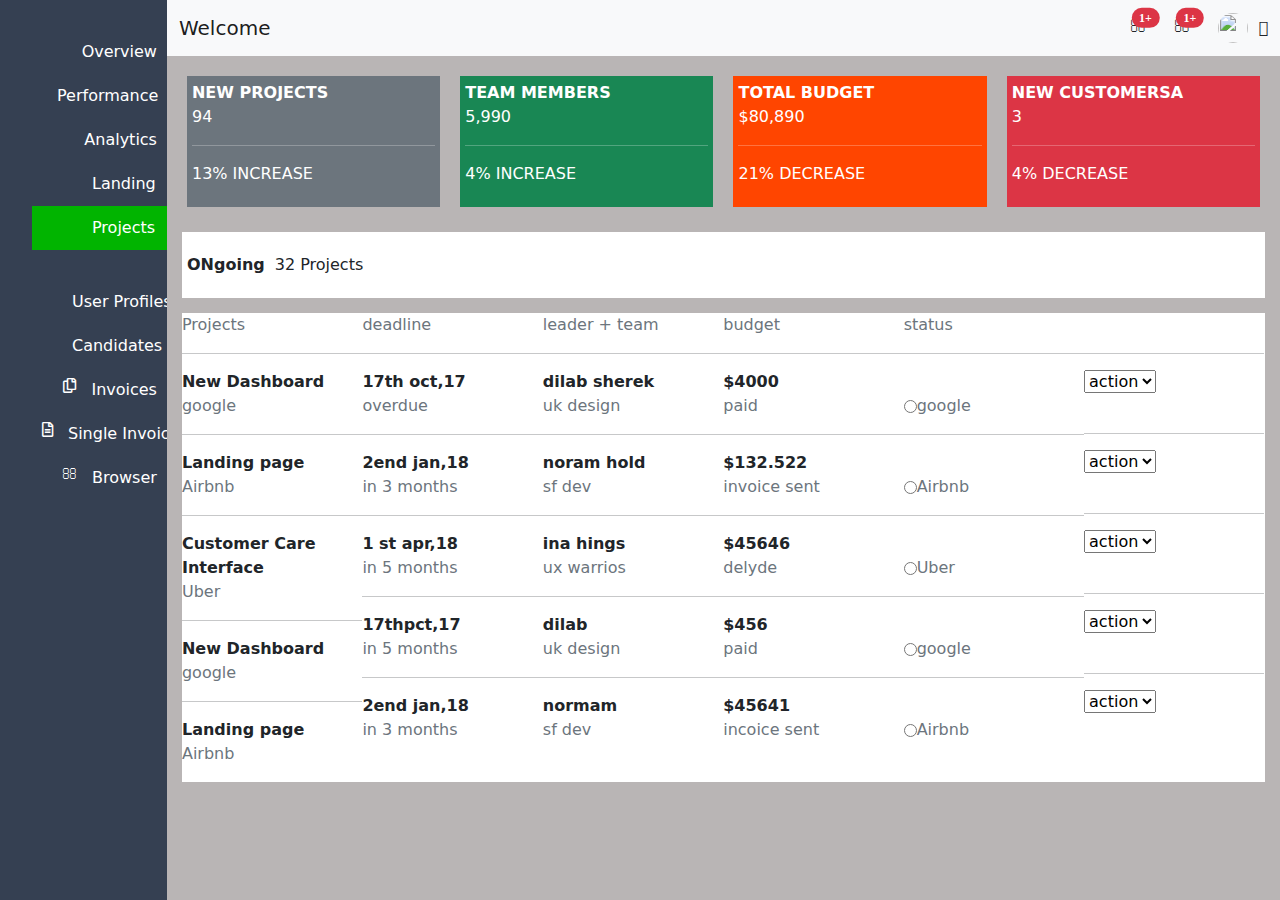
==== commit c44add74: "final" ====
--- a/indexcinco.html
+++ b/indexcinco.html
@@ -25,10 +25,10 @@
                     </div>
                     <div class="lista-bottom">
                         <a href="indexseis.html"><li><i class="far fa-street-view"></i>User Profiles</li></a>
-                        <a href="#"><li><i class="far fa-users"></i>Candidates</li></a>
-                        <a href="#"><li><i class="far fa-copy"></i>Invoices</li></a>
-                        <a href="#"><li><i class="far fa-file-alt"></i>Single Invoice</li></a>
-                        <a href="#"><li><i class="far fa-search"></i>Browser</li></a>
+                        <a href="indexsete.html"><li><i class="far fa-users"></i>Candidates</li></a>
+                        <a href="indexoito.html"><li><i class="far fa-copy"></i>Invoices</li></a>
+                        <a href="indexnove.html"><li><i class="far fa-file-alt"></i>Single Invoice</li></a>
+                        <a href="indexdez.html"><li><i class="far fa-search"></i>Browser</li></a>
                         
                     </div>
                 </ul>
@@ -62,7 +62,7 @@
                     </div>
                     <p>94</p>
                     <hr>
-                    <p class="text-muted">13% INCREASE</p>
+                    <p class="textmuted">13% INCREASE</p>
                 </div>
                 <div class="preco2 bg-success">
                     <div class="titlePreco d-flex align-items-center justify-content-between">
@@ -71,7 +71,7 @@
                     </div>
                     <p>5,990</p>
                     <hr>
-                    <p class="text-muted">4% INCREASE</p>
+                    <p class="textmuted">4% INCREASE</p>
                 </div>
                 <div class="preco3">
                     <div class="titlePreco d-flex align-items-center justify-content-between">
@@ -80,7 +80,7 @@
                     </div>
                     <p>$80,890</p>
                     <hr>
-                    <p class="text-muted">21% DECREASE</p>
+                    <p class="textmuted">21% DECREASE</p>
                 </div>
                 <div class="preco4 bg-danger">
                     <div class="titlePreco d-flex align-items-center justify-content-between">
@@ -89,7 +89,7 @@
                     </div>
                     <p>3</p>
                     <hr>
-                    <p class="text-muted">4% DECREASE</p>
+                    <p class="textmuted">4% DECREASE</p>
                 </div>
             </div>
                 <div class="statusProjects d-flex justify-content-between align-items-center bg-white">
@@ -101,9 +101,9 @@
                         <i class="fas fa-cloud-download"></i>
                     </div>
                 </div>
-                <div class="parametros bg-white">
-                        <div class="parametro1">
-                            <p class="textmuted">Projects</p>
+                <div class="parametros bg-white d-flex">
+                        <div class="parametro1">
+                            <p class="text-muted">Projects</p>
                             <hr>
                             <h6>New Dashboard</h6>
                             <p class="text-muted">google</p>
@@ -119,7 +119,115 @@
                             <hr>
                             <h6>Landing page</h6>
                             <p class="text-muted">Airbnb</p>
-                     "</div>
+                        </div>
+                        <div class="parametro1">
+                            <p class="text-muted">deadline</p>
+                            <hr>
+                            <h6>17th oct,17</h6>
+                            <p class="text-muted">overdue</p>
+                            <hr>
+                            <h6>2end jan,18</h6>
+                            <p class="text-muted">in 3 months</p>
+                            <hr>
+                            <h6>1 st apr,18</h6>
+                            <p class="text-muted">in 5 months</p>
+                            <hr>
+                            <h6>17thpct,17</h6>
+                            <p class="text-muted">in 5 months</p>
+                            <hr>
+                            <h6>2end jan,18</h6>
+                            <p class="text-muted">in 3 months</p>
+                        </div>
+                        <div class="parametro1">
+                            <p class="text-muted">leader + team</p>
+                            <hr>
+                            <h6>dilab sherek</h6>
+                            <p class="text-muted">uk design</p>
+                            <hr>
+                            <h6>noram hold</h6>
+                            <p class="text-muted">sf dev</p>
+                            <hr>
+                            <h6>ina hings</h6>
+                            <p class="text-muted">ux warrios</p>
+                            <hr>
+                            <h6>dilab</h6>
+                            <p class="text-muted">uk design</p>
+                            <hr>
+                            <h6>normam</h6>
+                            <p class="text-muted">sf dev</p>
+                        </div>
+                        <div class="parametro1">
+                            <p class="text-muted">budget</p>
+                            <hr>
+                            <h6>$4000</h6>
+                            <p class="text-muted">paid</p>
+                            <hr>
+                            <h6> $132.522</h6>
+                            <p class="text-muted">invoice sent</p>
+                            <hr>
+                            <h6>$45646</h6>
+                            <p class="text-muted">delyde</p>
+                            <hr>
+                            <h6>$456</h6>
+                            <p class="text-muted">paid</p>
+                            <hr>
+                            <h6>$45641</h6>
+                            <p class="text-muted">incoice sent</p>
+                        </div>
+                        <div class="parametro1">
+                            <p class="text-muted">status</p>
+                            <hr>
+                            <div class="check d-flex align-items-center">
+                            <input type="radio" class="custumBtn1">
+                            <p class="text-muted Pcheck">google</p>
+                           </div>
+                           <hr>
+                           <div class="check d-flex align-items-center">
+                            <input type="radio" class="customBtn2">
+                            <p class="text-muted Pcheck">Airbnb</p>
+                           
+                            </div>
+                            <hr>
+                            <div class="check d-flex align-items-center">
+                                <input type="radio" class="customBtn3">
+                            <p class="text-muted Pcheck">Uber</p>
+                           
+                            </div>
+                            <hr>
+                            <div class="check d-flex align-items-center">
+                                <input type="radio" class="customBtn4">
+                            <p class="text-muted Pcheck">google</p>
+                         
+                            </div>
+                            <hr>
+                            <div class="check d-flex align-items-center">
+                                <input type="radio" class="customBtn5"> 
+                            <p class="text-muted Pcheck">Airbnb</p>
+                            </div>
+                        </div>
+                        <div class="parametro1">
+                            <hr class="movimentacao">
+                            <select name="action" id="">
+                                <option value="action">action</option>
+                            </select>
+                            <hr class="movimentacao2">
+                            <select name="action" id="">
+                                <option value="action">action</option>
+                            </select>
+                            <hr class="movimentacao2">
+                            <select name="" id="">
+                                <option value="action">action</option>
+                            </select>
+                            <hr class="movimentacao2">
+                            <select name="" id="">
+                                <option value="action">action</option>
+                            </select>
+                            <hr class="movimentacao2">
+                            <select name="" id="">
+                                <option value="action">action</option>
+                            </select>
+                            
+                        </div>
                 </div>
          </header>
     </div>--- a/css/estilo.css
+++ b/css/estilo.css
@@ -12,6 +12,7 @@
     background-color: #354052;
     overflow: hidden;
     white-space: nowrap;
+    height: 100vh !important;
 }
 .bar-navegacao:hover{
     width: 15%;
@@ -1050,6 +1051,157 @@
 .iconP{
     margin-right:13px;
 }
-.statusProjects{
+.statusProjects,.parametros{
     margin: 15px;
+}
+.parametro1{
+    width: 16.66%;
+    
+}
+.check{
+    margin-top: 40px;
+}
+.Pcheck{
+    margin-bottom: auto;
+}
+.custumBtn1{
+    color: yellow;
+}
+.movimentacao{
+    margin-top: 40px;
+}
+.movimentacao2{
+    margin-top: 39px;
+}
+
+/* sete pagina */
+
+.boxum {
+    background-color: white;
+    margin: 10px;
+    width: 33.3%;
+    height: 175px;
+}
+
+.boxdois {
+    background-color: white;
+    margin: 10px;
+    width: 33.3%;
+    height: 370px;
+}
+.nomeum{
+    display: flex;
+    justify-content: space-between;
+    margin: 0px 10px;
+}
+
+.iconeum{
+    display: flex;
+    align-items: center;
+}
+
+.india{
+    display: flex;
+    align-items: baseline;
+}
+
+.india2{
+    margin: 5px;
+}
+
+.btnm {
+    width: 45%;
+    margin: 0px 10px;
+    display: flex;
+    align-items: center;
+    background: white;
+    color: green;
+    justify-content: center;
+}
+
+.btnn {
+    width: 45%;
+    margin: 0px 10px;
+    display: flex;
+    align-items: center;
+    background: #4ea0e7;
+    color: white;
+    justify-content: center;
+}
+
+.botoesum {
+    display: flex;
+    justify-content: center;
+}
+
+.geralbox1{
+    display: flex;
+}
+
+.computador1 {
+    width: 96%;
+    margin: 10px 0px;
+    height: 260px;
+}
+
+.boxdois {
+    background-color: white;
+    margin: 10px;
+    width: 31.3%;
+    height: 400px;
+    display: flex;
+    justify-content: flex-start;
+    flex-direction: column;
+    align-items: center;
+}
+
+.boximg{
+    display: flex;
+    width: 95%;
+    justify-content: center;
+}
+
+.imgpessoa1 {
+    width: 60px;
+    height: 60px;
+    border: 50px;
+    background: white;
+    border-radius: 50px;
+}
+
+.geralimgpessoa {
+    width: 91%;
+    display: flex;
+    justify-content: flex-start;
+    margin-top: -40px;
+}
+
+.geralma {
+    display: flex;
+    width: 91%;
+    margin-top: -22px;
+    justify-content: space-between;
+    align-items: flex-start;
+}
+
+.ma{
+    margin: 0px 64px;
+}
+
+.hrdesgracado{
+    width: 100%;
+}
+
+.botoesdois {
+    display: flex;
+    justify-content: center;
+    width: 100%;
+    margin: 10px 0px;
+}
+
+.geralpessoa2{
+    width: 91%;
+    display: flex;
+    justify-content: flex-start;
+    margin-top: 0px;
 }